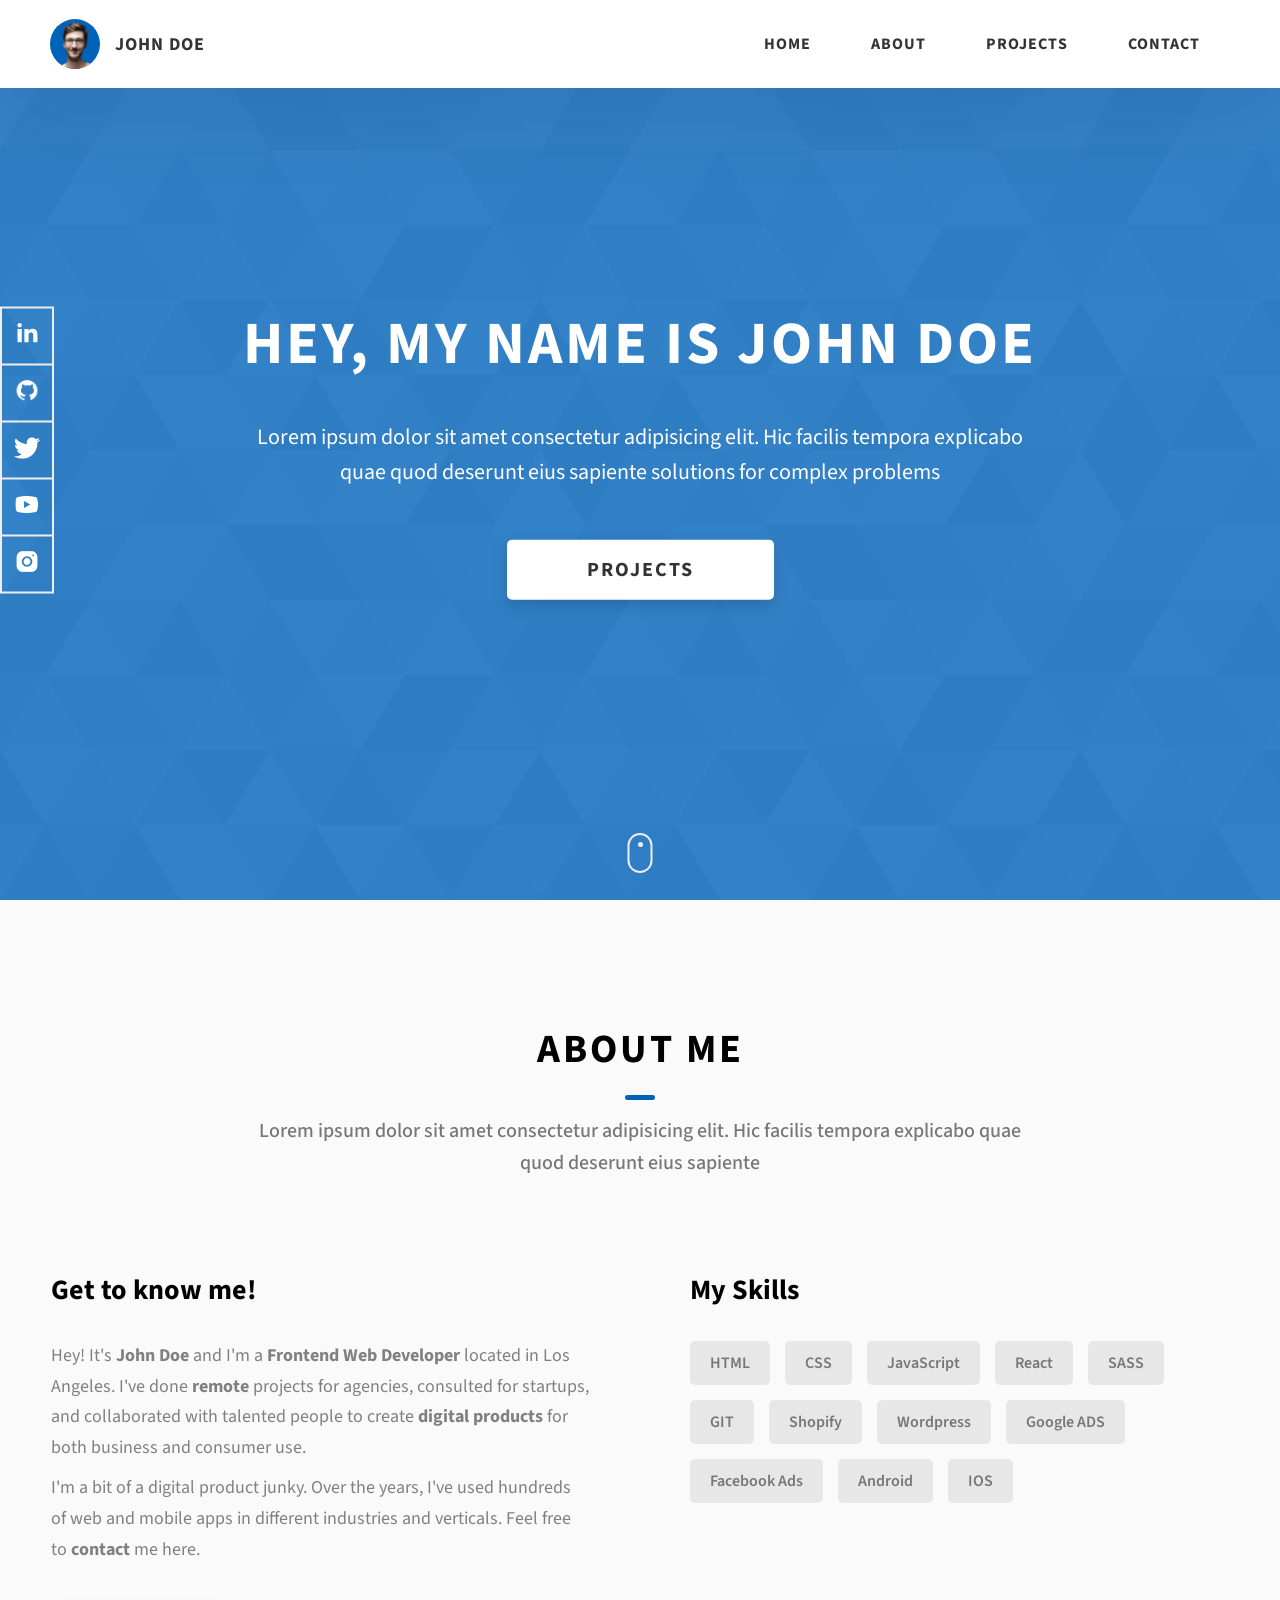
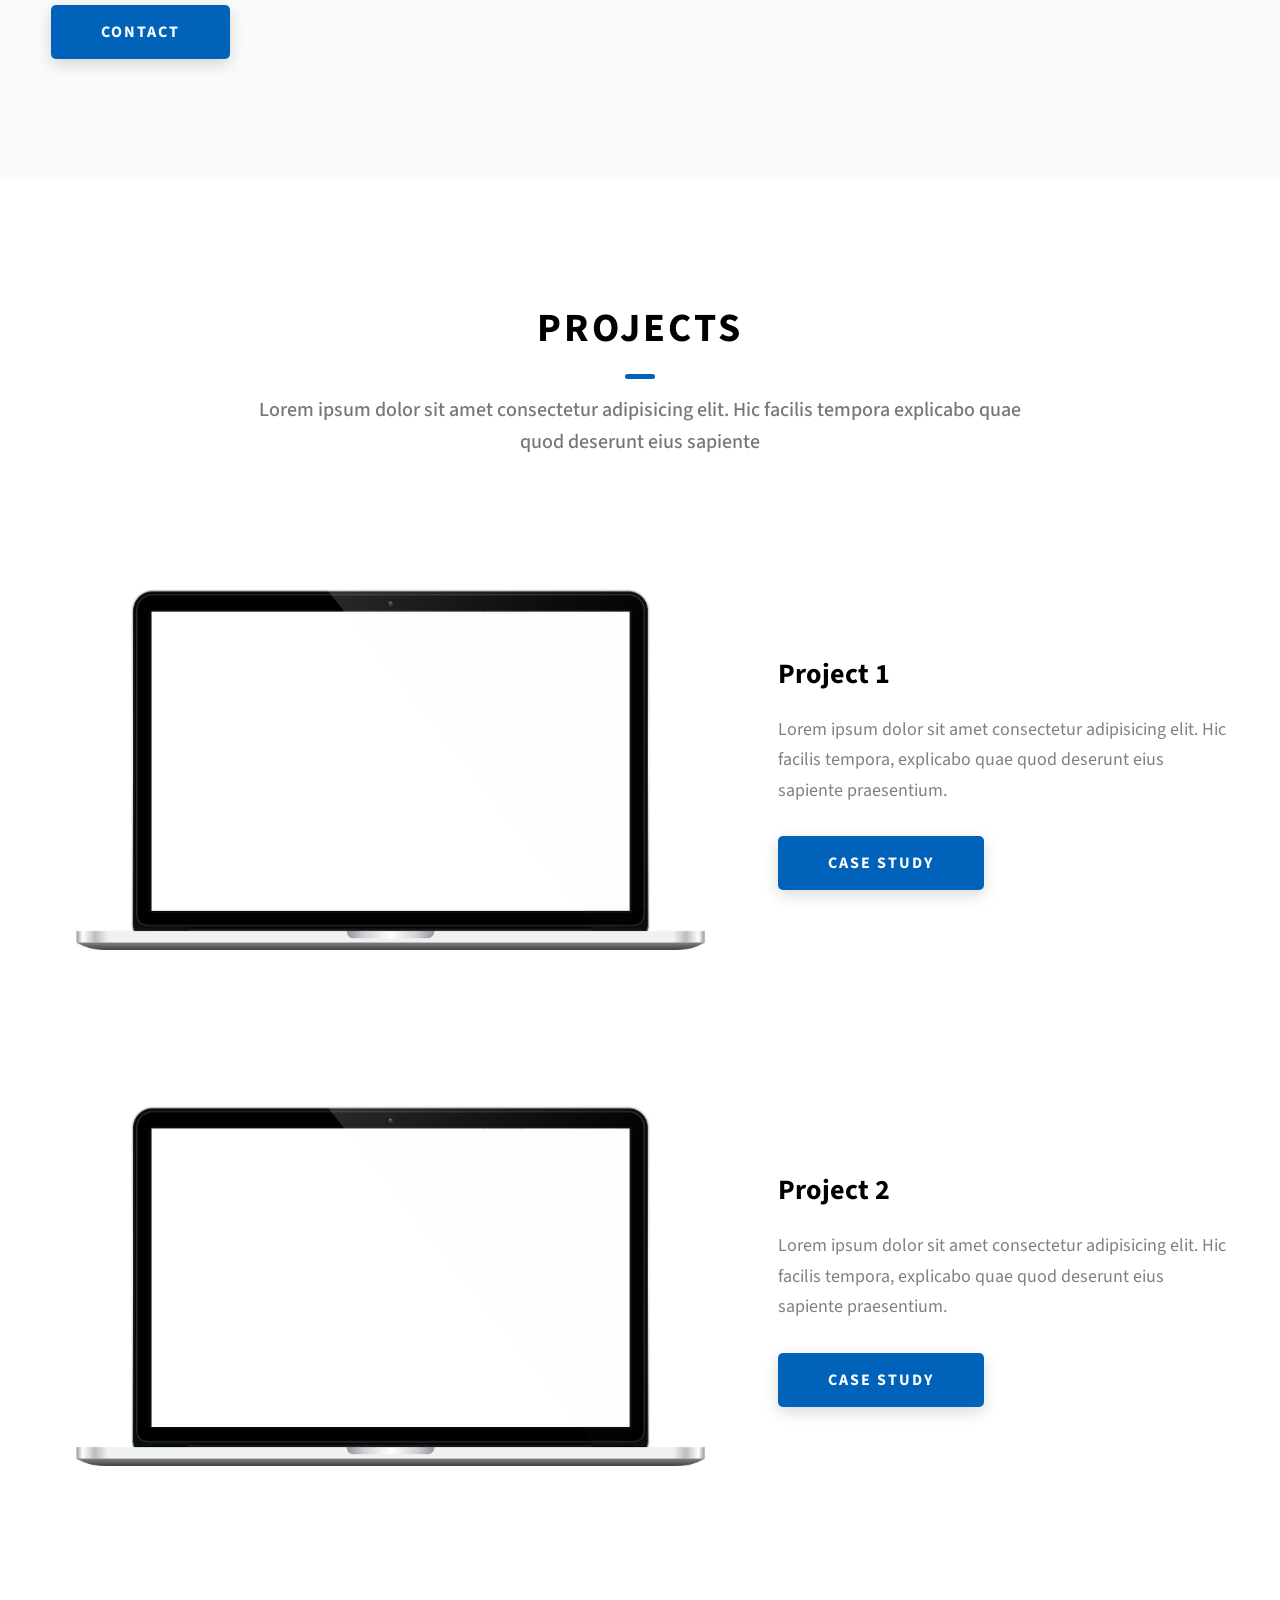
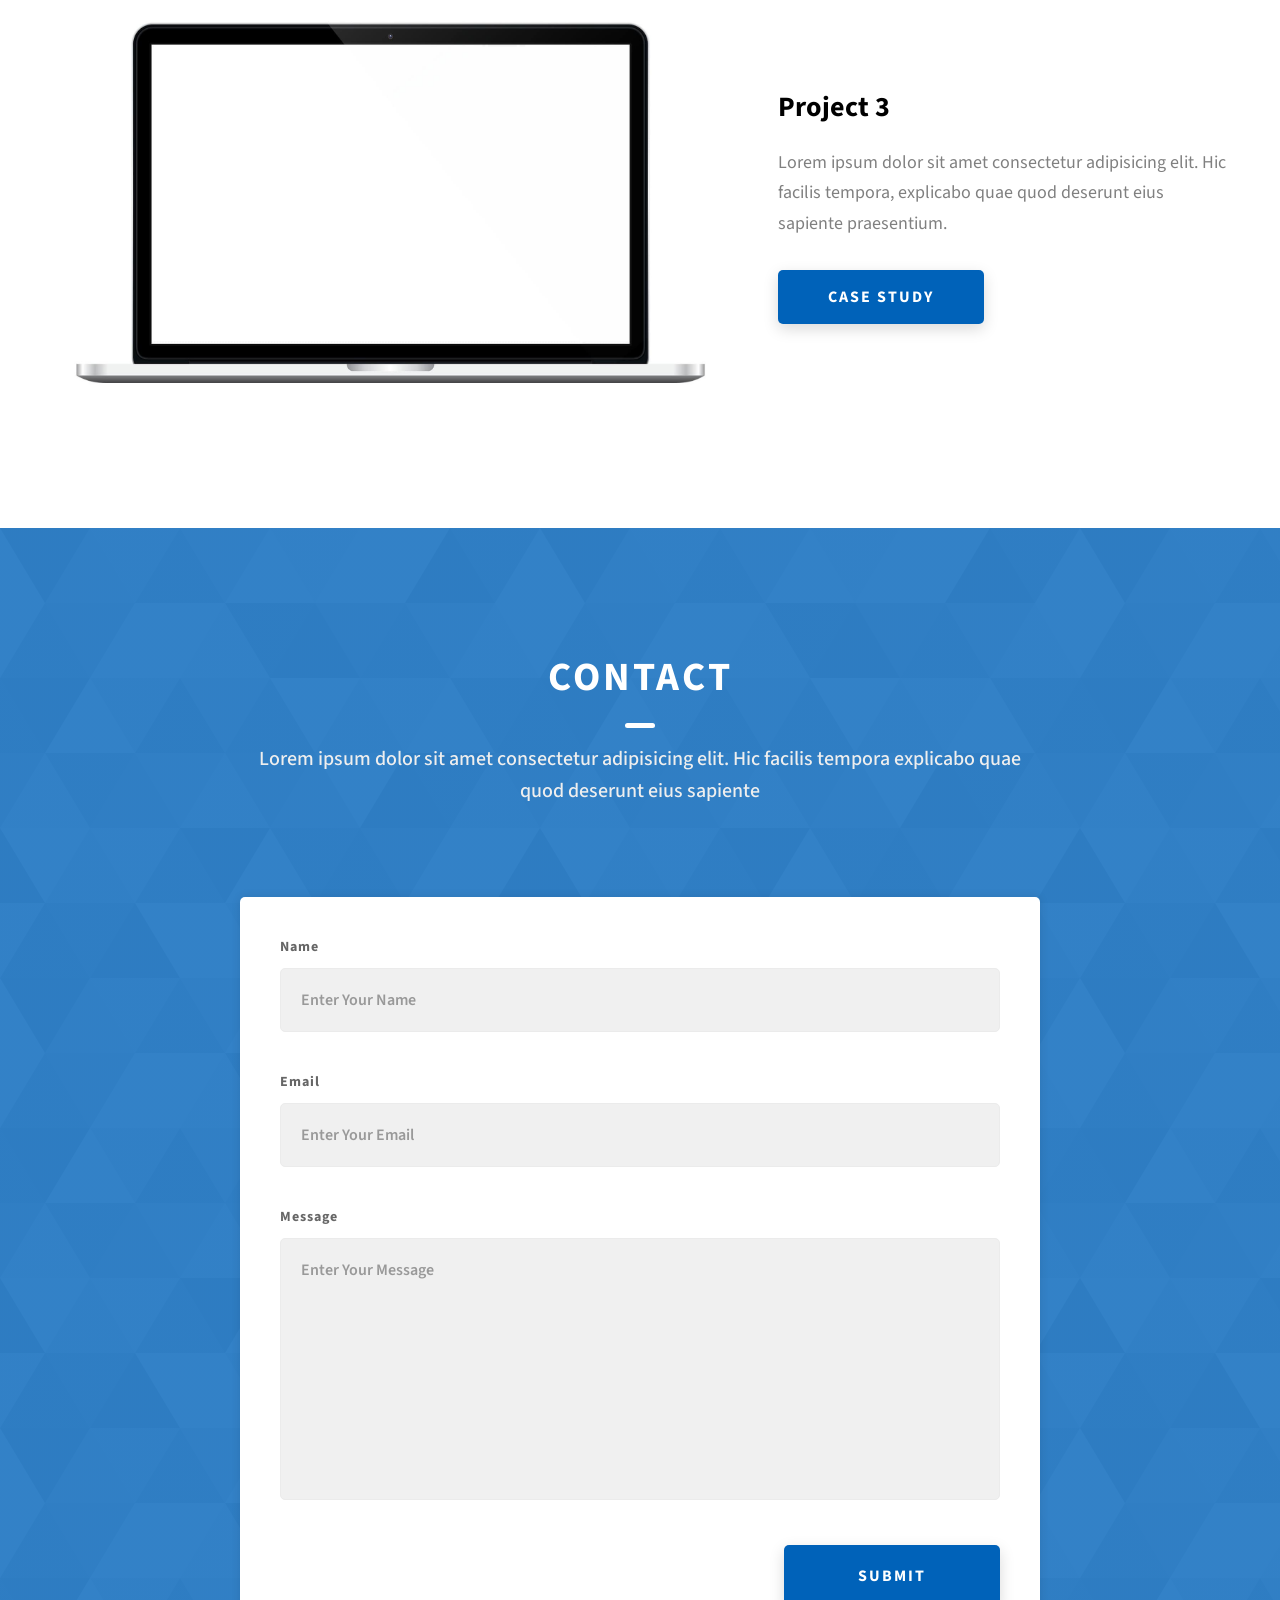
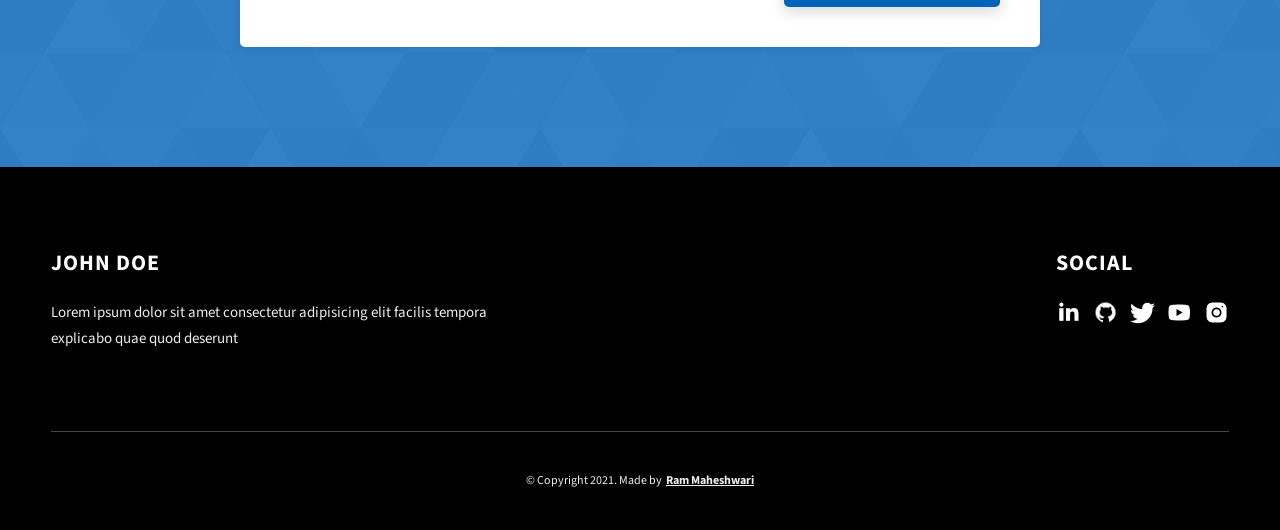
==== index.html @ 43edcb3e "Add files via upload" ====
<!DOCTYPE html>
<html lang="en">
  <head>
    <meta charset="UTF-8" />
    <meta name="viewport" content="width=device-width, initial-scale=1.0" />
    <meta http-equiv="X-UA-Compatible" content="ie=edge" />
    <title>Dopefolio</title>
    <meta name="description" content="Portfolio Template for Developer" />

    <link rel="stylesheet" href="css/style.css" />

    <link rel="preconnect" href="https://fonts.googleapis.com" />
    <link rel="preconnect" href="https://fonts.gstatic.com" crossorigin />
    <link
      href="https://fonts.googleapis.com/css2?family=Source+Sans+Pro:wght@400;600;700;900&display=swap"
      rel="stylesheet"
    />
  </head>
  <body>
    <header class="header">
      <div class="header__content">
        <div class="header__logo-container">
          <div class="header__logo-img-cont">
            <img
              src="./assets/png/john-doe.png"
              alt="Ram Maheshwari Logo Image"
              class="header__logo-img"
            />
          </div>
          <span class="header__logo-sub">John Doe</span>
        </div>
        <div class="header__main">
          <ul class="header__links">
            <li class="header__link-wrapper">
              <a href="./index.html" class="header__link"> Home </a>
            </li>
            <li class="header__link-wrapper">
              <a href="./index.html#about" class="header__link">About </a>
            </li>
            <li class="header__link-wrapper">
              <a href="./index.html#projects" class="header__link">
                Projects
              </a>
            </li>
            <li class="header__link-wrapper">
              <a href="./index.html#contact" class="header__link"> Contact </a>
            </li>
          </ul>
          <div class="header__main-ham-menu-cont">
            <img
              src="./assets/svg/ham-menu.svg"
              alt="hamburger menu"
              class="header__main-ham-menu"
            />
            <img
              src="./assets/svg/ham-menu-close.svg"
              alt="hamburger menu close"
              class="header__main-ham-menu-close d-none"
            />
          </div>
        </div>
      </div>
      <div class="header__sm-menu">
        <div class="header__sm-menu-content">
          <ul class="header__sm-menu-links">
            <li class="header__sm-menu-link">
              <a href="./index.html"> Home </a>
            </li>

            <li class="header__sm-menu-link">
              <a href="./index.html#about"> About </a>
            </li>

            <li class="header__sm-menu-link">
              <a href="./index.html#projects"> Projects </a>
            </li>

            <li class="header__sm-menu-link">
              <a href="./index.html#contact"> Contact </a>
            </li>
          </ul>
        </div>
      </div>
    </header>
    <section class="home-hero">
      <div class="home-hero__content">
        <h1 class="heading-primary">Hey, My name is John Doe</h1>
        <div class="home-hero__info">
          <p class="text-primary">
            Lorem ipsum dolor sit amet consectetur adipisicing elit. Hic facilis
            tempora explicabo quae quod deserunt eius sapiente solutions for
            complex problems
          </p>
        </div>
        <div class="home-hero__cta">
          <a href="./#projects" class="btn btn--bg">Projects</a>
        </div>
      </div>
      <div class="home-hero__socials">
        <div class="home-hero__social">
          <a href="#" class="home-hero__social-icon-link">
            <img
              src="./assets/png/linkedin-ico.png"
              alt="icon"
              class="home-hero__social-icon"
            />
          </a>
        </div>
        <div class="home-hero__social">
          <a href="#" class="home-hero__social-icon-link">
            <img
              src="./assets/png/github-ico.png"
              alt="icon"
              class="home-hero__social-icon"
            />
          </a>
        </div>
        <div class="home-hero__social">
          <a href="#" class="home-hero__social-icon-link">
            <img
              src="./assets/png/twitter-ico.png"
              alt="icon"
              class="home-hero__social-icon"
            />
          </a>
        </div>
        <div class="home-hero__social">
          <a href="#" class="home-hero__social-icon-link">
            <img
              src="./assets/png/yt-ico.png"
              alt="icon"
              class="home-hero__social-icon"
            />
          </a>
        </div>
        <div class="home-hero__social">
          <a
            href="#"
            class="home-hero__social-icon-link home-hero__social-icon-link--bd-none"
          >
            <img
              src="./assets/png/insta-ico.png"
              alt="icon"
              class="home-hero__social-icon"
            />
          </a>
        </div>
      </div>
      <div class="home-hero__mouse-scroll-cont">
        <div class="mouse"></div>
      </div>
    </section>
    <section id="about" class="about sec-pad">
      <div class="main-container">
        <h2 class="heading heading-sec heading-sec__mb-med">
          <span class="heading-sec__main">About Me</span>
          <span class="heading-sec__sub">
            Lorem ipsum dolor sit amet consectetur adipisicing elit. Hic facilis
            tempora explicabo quae quod deserunt eius sapiente
          </span>
        </h2>
        <div class="about__content">
          <div class="about__content-main">
            <h3 class="about__content-title">Get to know me!</h3>
            <div class="about__content-details">
              <p class="about__content-details-para">
                Hey! It's
                <strong>John Doe</strong>
                and I'm a <strong> Frontend Web Developer </strong> located in
                Los Angeles. I've done
                <strong> remote </strong>
                projects for agencies, consulted for startups, and collaborated
                with talented people to create
                <strong>digital products </strong>
                for both business and consumer use.
              </p>
              <p class="about__content-details-para">
                I'm a bit of a digital product junky. Over the years, I've used
                hundreds of web and mobile apps in different industries and
                verticals. Feel free to
                <strong>contact</strong> me here.
              </p>
            </div>
            <a href="./#contact" class="btn btn--med btn--theme dynamicBgClr"
              >Contact</a
            >
          </div>
          <div class="about__content-skills">
            <h3 class="about__content-title">My Skills</h3>
            <div class="skills">
              <div class="skills__skill">HTML</div>
              <div class="skills__skill">CSS</div>
              <div class="skills__skill">JavaScript</div>
              <div class="skills__skill">React</div>
              <div class="skills__skill">SASS</div>
              <div class="skills__skill">GIT</div>
              <div class="skills__skill">Shopify</div>
              <div class="skills__skill">Wordpress</div>
              <div class="skills__skill">Google ADS</div>
              <div class="skills__skill">Facebook Ads</div>
              <div class="skills__skill">Android</div>
              <div class="skills__skill">IOS</div>
            </div>
          </div>
        </div>
      </div>
    </section>
    <section id="projects" class="projects sec-pad">
      <div class="main-container">
        <h2 class="heading heading-sec heading-sec__mb-bg">
          <span class="heading-sec__main">Projects</span>
          <span class="heading-sec__sub">
            Lorem ipsum dolor sit amet consectetur adipisicing elit. Hic facilis
            tempora explicabo quae quod deserunt eius sapiente
          </span>
        </h2>

        <div class="projects__content">
          <div class="projects__row">
            <div class="projects__row-img-cont">
              <img
                src="./assets/jpeg/project-mockup-example.jpeg"
                alt="Software Screenshot"
                class="projects__row-img"
                loading="lazy"
              />
            </div>
            <div class="projects__row-content">
              <h3 class="projects__row-content-title">Project 1</h3>
              <p class="projects__row-content-desc">
                Lorem ipsum dolor sit amet consectetur adipisicing elit. Hic
                facilis tempora, explicabo quae quod deserunt eius sapiente
                praesentium.
              </p>
              <a
                href="./project-1.html"
                class="btn btn--med btn--theme dynamicBgClr"
                target="_blank"
                >Case Study</a
              >
            </div>
          </div>
          <div class="projects__row">
            <div class="projects__row-img-cont">
              <img
                src="./assets/jpeg/project-mockup-example.jpeg"
                alt="Software Screenshot"
                class="projects__row-img"
                loading="lazy"
              />
            </div>
            <div class="projects__row-content">
              <h3 class="projects__row-content-title">Project 2</h3>
              <p class="projects__row-content-desc">
                Lorem ipsum dolor sit amet consectetur adipisicing elit. Hic
                facilis tempora, explicabo quae quod deserunt eius sapiente
                praesentium.
              </p>
              <a
                href="./project-2.html"
                class="btn btn--med btn--theme dynamicBgClr"
                target="_blank"
                >Case Study</a
              >
            </div>
          </div>
          <div class="projects__row">
            <div class="projects__row-img-cont">
              <img
                src="./assets/jpeg/project-mockup-example.jpeg"
                alt="Software Screenshot"
                class="projects__row-img"
                loading="lazy"
              />
            </div>
            <div class="projects__row-content">
              <h3 class="projects__row-content-title">Project 3</h3>
              <p class="projects__row-content-desc">
                Lorem ipsum dolor sit amet consectetur adipisicing elit. Hic
                facilis tempora, explicabo quae quod deserunt eius sapiente
                praesentium.
              </p>
              <a
                href="./project-3.html"
                class="btn btn--med btn--theme dynamicBgClr"
                target="_blank"
                >Case Study</a
              >
            </div>
          </div>
        </div>
      </div>
    </section>
    <section id="contact" class="contact sec-pad dynamicBg">
      <div class="main-container">
        <h2 class="heading heading-sec heading-sec__mb-med">
          <span class="heading-sec__main heading-sec__main--lt">Contact</span>
          <span class="heading-sec__sub heading-sec__sub--lt">
            Lorem ipsum dolor sit amet consectetur adipisicing elit. Hic facilis
            tempora explicabo quae quod deserunt eius sapiente
          </span>
        </h2>
        <div class="contact__form-container">
          <form action="#" class="contact__form">
            <div class="contact__form-field">
              <label class="contact__form-label" for="name">Name</label>
              <input
                required
                placeholder="Enter Your Name"
                type="text"
                class="contact__form-input"
                name="name"
                id="name"
              />
            </div>
            <div class="contact__form-field">
              <label class="contact__form-label" for="email">Email</label>
              <input
                required
                placeholder="Enter Your Email"
                type="text"
                class="contact__form-input"
                name="email"
                id="email"
              />
            </div>
            <div class="contact__form-field">
              <label class="contact__form-label" for="message">Message</label>
              <textarea
                required
                cols="30"
                rows="10"
                class="contact__form-input"
                placeholder="Enter Your Message"
                name="message"
                id="message"
              ></textarea>
            </div>
            <button type="submit" class="btn btn--theme contact__btn">
              Submit
            </button>
          </form>
        </div>
      </div>
    </section>
    <footer class="main-footer">
      <div class="main-container">
        <div class="main-footer__upper">
          <div class="main-footer__row main-footer__row-1">
            <h2 class="heading heading-sm main-footer__heading-sm">
              <span>Social</span>
            </h2>
            <div class="main-footer__social-cont">
              <a target="_blank" rel="noreferrer" href="#">
                <img
                  class="main-footer__icon"
                  src="./assets/png/linkedin-ico.png"
                  alt="icon"
                />
              </a>
              <a target="_blank" rel="noreferrer" href="#">
                <img
                  class="main-footer__icon"
                  src="./assets/png/github-ico.png"
                  alt="icon"
                />
              </a>
              <a target="_blank" rel="noreferrer" href="#">
                <img
                  class="main-footer__icon"
                  src="./assets/png/twitter-ico.png"
                  alt="icon"
                />
              </a>
              <a target="_blank" rel="noreferrer" href="#">
                <img
                  class="main-footer__icon"
                  src="./assets/png/yt-ico.png"
                  alt="icon"
                />
              </a>
              <a target="_blank" rel="noreferrer" href="#">
                <img
                  class="main-footer__icon main-footer__icon--mr-none"
                  src="./assets/png/insta-ico.png"
                  alt="icon"
                />
              </a>
            </div>
          </div>
          <div class="main-footer__row main-footer__row-2">
            <h4 class="heading heading-sm text-lt">John Doe</h4>
            <p class="main-footer__short-desc">
              Lorem ipsum dolor sit amet consectetur adipisicing elit facilis
              tempora explicabo quae quod deserunt
            </p>
          </div>
        </div>

        <!-- If you give me some credit or shoutout here by linking to my website, then it will be a big thing for me and will help me a lot :) -->
        <div class="main-footer__lower">
          &copy; Copyright 2021. Made by
          <a rel="noreferrer" target="_blank" href="https://rammaheshwari.com"
            >Ram Maheshwari</a
          >
        </div>
      </div>
    </footer>

    <script src="./index.js"></script>
  </body>
</html>
---- css/style.css ----
/*
0 - 600px:      Phone
600 - 900px:    Tablet portrait
900 - 1200px:   Tablet landscape
[1200 - 1800] is where our normal styles apply
1800px + :      Big desktop
$breakpoint arguement choices:
- phone
- tab-port
- tab-land
- big-desktop

Inside media queries 1em is always 16px i.e 1em = 16px at every screen size only inside media queries
*/
*,
*::after,
*::before {
  margin: 0;
  padding: 0;
  box-sizing: inherit;
  font-family: inherit; }

html {
  font-size: 62.5%;
  scroll-behavior: smooth; }
  @media only screen and (max-width: 75em) {
    html {
      font-size: 59%; } }
  @media only screen and (max-width: 56.25em) {
    html {
      font-size: 56%; } }
  @media only screen and (min-width: 112.5em) {
    html {
      font-size: 65%; } }

body {
  box-sizing: border-box;
  position: relative;
  line-height: 1.5;
  font-family: sans-serif;
  overflow-x: hidden;
  overflow-y: scroll;
  font-family: 'Source Sans Pro', sans-serif; }

a {
  text-decoration: none;
  color: inherit; }

li {
  list-style: none; }

input:focus,
button:focus,
a:focus,
textarea:focus {
  outline: none; }

button {
  border: none;
  cursor: pointer; }

textarea {
  resize: none; }

.heading-primary {
  font-size: 6rem;
  text-transform: uppercase;
  letter-spacing: 3px;
  text-align: center; }
  @media only screen and (max-width: 37.5em) {
    .heading-primary {
      font-size: 4.5rem; } }

.heading-sec__mb-bg {
  margin-bottom: 11rem; }
  @media only screen and (max-width: 56.25em) {
    .heading-sec__mb-bg {
      margin-bottom: 8rem; } }

.heading-sec__mb-med {
  margin-bottom: 9rem; }
  @media only screen and (max-width: 56.25em) {
    .heading-sec__mb-med {
      margin-bottom: 8rem; } }

.heading-sec__main {
  display: block;
  font-size: 4rem;
  text-transform: uppercase;
  letter-spacing: 1px;
  letter-spacing: 3px;
  text-align: center;
  margin-bottom: 3.5rem;
  position: relative; }
  .heading-sec__main--lt {
    color: #fff; }
    .heading-sec__main--lt::after {
      content: '';
      background: #fff !important; }
  .heading-sec__main::after {
    content: '';
    position: absolute;
    top: calc(100% + 1.5rem);
    height: 5px;
    width: 3rem;
    background: #0062b9;
    left: 50%;
    transform: translateX(-50%);
    border-radius: 5px; }
    @media only screen and (max-width: 37.5em) {
      .heading-sec__main::after {
        top: calc(100% + 1.2rem); } }

.heading-sec__sub {
  display: block;
  text-align: center;
  color: #777;
  font-size: 2rem;
  font-weight: 500;
  max-width: 80rem;
  margin: auto;
  line-height: 1.6; }
  @media only screen and (max-width: 37.5em) {
    .heading-sec__sub {
      font-size: 1.8rem; } }
  .heading-sec__sub--lt {
    color: #eee; }

.heading-sm {
  font-size: 2.2rem;
  text-transform: uppercase;
  letter-spacing: 1px; }

.main-container {
  max-width: 120rem;
  margin: auto;
  width: 92%; }

.btn {
  background: #fff;
  color: #333;
  text-transform: uppercase;
  letter-spacing: 2px;
  display: inline-block;
  font-weight: 700;
  border-radius: 5px;
  box-shadow: 0 5px 15px 0 rgba(0, 0, 0, 0.15);
  transition: transform .3s; }
  .btn:hover {
    transform: translateY(-3px); }
  .btn--bg {
    padding: 1.5rem 8rem;
    font-size: 2rem; }
  .btn--med {
    padding: 1.5rem 5rem;
    font-size: 1.6rem; }
  .btn--theme {
    background: #0062b9;
    color: #fff; }
  .btn--theme-inv {
    color: #0062b9;
    background: #fff;
    border: 2px solid #0062b9;
    box-shadow: none;
    padding: calc(1.5rem - 2px) calc(5rem - 2px); }

.sec-pad {
  padding: 12rem 0; }
  @media only screen and (max-width: 56.25em) {
    .sec-pad {
      padding: 8rem 0; } }

.text-primary {
  color: #fff;
  font-size: 2.2rem;
  text-align: center;
  width: 100%;
  line-height: 1.6; }
  @media only screen and (max-width: 37.5em) {
    .text-primary {
      font-size: 2rem; } }

.d-none {
  display: none; }

.home-hero {
  color: #fff;
  background: linear-gradient(to right, rgba(0, 98, 185, 0.8), rgba(0, 98, 185, 0.8)), url(../../assets/svg/common-bg.svg);
  background-position: center;
  height: 100vh;
  min-height: 80rem;
  max-height: 120rem;
  position: relative; }
  @media only screen and (max-width: 37.5em) {
    .home-hero {
      height: unset;
      min-height: unset; } }
  .home-hero__socials {
    position: absolute;
    top: 50%;
    border: 2px solid #eee;
    border-left: 2px solid #eee;
    transform: translateY(-50%); }
    @media only screen and (max-width: 56.25em) {
      .home-hero__socials {
        display: none; } }
  .home-hero__mouse-scroll-cont {
    position: absolute;
    bottom: 3%;
    left: 50%;
    transform: translateX(-50%); }
    @media only screen and (max-width: 37.5em) {
      .home-hero__mouse-scroll-cont {
        display: none; } }
  .home-hero__social {
    width: 5rem; }
  .home-hero__social-icon-link {
    width: 100%;
    display: block;
    padding: 1.2rem;
    border-bottom: 2px solid #eee;
    transition: background .3s; }
    .home-hero__social-icon-link:hover {
      background: rgba(255, 255, 255, 0.1); }
    .home-hero__social-icon-link--bd-none {
      border-bottom: 0; }
  .home-hero__social-icon {
    width: 100%; }
  .home-hero__content {
    position: absolute;
    top: 50%;
    left: 50%;
    transform: translate(-50%, -50%);
    max-width: 90rem;
    width: 92%; }
    @media only screen and (max-width: 37.5em) {
      .home-hero__content {
        padding: 19rem 0 13rem 0;
        margin: auto;
        position: static;
        transform: translate(0, 0); } }
  .home-hero__info {
    margin: 3rem auto 0 auto;
    max-width: 80rem; }
  .home-hero__cta {
    margin-top: 5rem;
    text-align: center; }

.about {
  background: #fafafa; }
  .about__content {
    display: grid;
    grid-template-columns: 1fr 1fr;
    grid-gap: 10rem; }
    @media only screen and (max-width: 56.25em) {
      .about__content {
        grid-template-columns: 1fr;
        grid-gap: 8rem; } }
    .about__content-title {
      font-weight: 700;
      font-size: 2.8rem;
      margin-bottom: 3rem; }
      @media only screen and (max-width: 37.5em) {
        .about__content-title {
          font-size: 2.4rem; } }
    .about__content-details-para {
      font-size: 1.8rem;
      color: grey;
      max-width: 60rem;
      line-height: 1.7;
      margin-bottom: 1rem; }
      .about__content-details-para--hl {
        font-weight: 700;
        margin: 0 3px; }
      .about__content-details-para:last-child {
        margin-bottom: 4rem; }

.projects__row {
  display: grid;
  grid-template-columns: 1.5fr 1fr;
  grid-gap: 5rem;
  margin-bottom: 11rem; }
  @media only screen and (max-width: 56.25em) {
    .projects__row {
      grid-template-columns: 1fr;
      grid-gap: 2rem;
      margin-bottom: 8rem; } }
  @media only screen and (max-width: 56.25em) {
    .projects__row {
      text-align: center; } }
  .projects__row:last-child {
    margin-bottom: 0; }
  .projects__row-img-cont {
    overflow: hidden; }
  .projects__row-img {
    width: 100%;
    display: block;
    object-fit: cover; }
  .projects__row-content {
    padding: 2rem 0;
    display: flex;
    justify-content: center;
    flex-direction: column;
    align-items: flex-start; }
    @media only screen and (max-width: 56.25em) {
      .projects__row-content {
        align-items: center; } }
    .projects__row-content-title {
      font-weight: 700;
      font-size: 2.8rem;
      margin-bottom: 2rem; }
      @media only screen and (max-width: 37.5em) {
        .projects__row-content-title {
          font-size: 2.4rem; } }
    .projects__row-content-desc {
      font-size: 1.8rem;
      color: grey;
      max-width: 60rem;
      line-height: 1.7;
      margin-bottom: 3rem; }
      @media only screen and (max-width: 37.5em) {
        .projects__row-content-desc {
          font-size: 1.7rem; } }

.contact {
  background: linear-gradient(to right, rgba(0, 98, 185, 0.8), rgba(0, 98, 185, 0.8)), url(../../assets/svg/common-bg.svg);
  background-size: cover;
  background-position: center; }
  .contact__form-container {
    box-shadow: 0 0 10px rgba(0, 0, 0, 0.1);
    background: white;
    padding: 4rem;
    margin-top: 6rem;
    max-width: 80rem;
    text-align: right;
    width: 95%;
    border-radius: 5px;
    margin: 5rem auto 0 auto; }
    @media only screen and (max-width: 37.5em) {
      .contact__form-container {
        padding: 3rem; } }
  .contact__form-field {
    margin-bottom: 4rem; }
    @media only screen and (max-width: 37.5em) {
      .contact__form-field {
        margin-bottom: 3rem; } }
  .contact__form-label {
    color: #666;
    font-size: 1.4rem;
    letter-spacing: 1px;
    font-weight: 700;
    margin-bottom: 1rem;
    display: block;
    text-align: left; }
  .contact__form-input {
    color: #333;
    padding: 2rem;
    width: 100%;
    border: 1px solid #ebebeb;
    font-size: 1.6rem;
    letter-spacing: 0px;
    background: #f0f0f0;
    border-radius: 5px;
    font-weight: 600;
    /* Code for Modern Browsers */
    /* Code for WebKit, Blink, Edge */
    /* Code for Internet Explorer 10-11 */
    /* Code for Microsoft Edge */
    /* Code for Mozilla Firefox 4 to 18 */
    /* Code for Mozilla Firefox 19+ */ }
    .contact__form-input::placeholder {
      color: #999;
      font-weight: 600;
      font-size: 1.6rem; }
    .contact__form-input::-webkit-input-placeholder {
      color: #999;
      font-weight: 600;
      font-size: 1.6rem; }
    .contact__form-input:-ms-input-placeholder {
      color: #999;
      font-weight: 600;
      font-size: 1.6rem; }
    .contact__form-input::-ms-input-placeholder {
      color: #999;
      font-weight: 600;
      font-size: 1.6rem; }
    .contact__form-input:-moz-placeholder {
      opacity: 1;
      color: #999;
      font-weight: 600;
      font-size: 1.6rem; }
    .contact__form-input::-moz-placeholder {
      opacity: 1;
      color: #999;
      font-weight: 600;
      font-size: 1.6rem; }
  .contact__btn {
    width: 30%;
    padding: 2rem 4rem;
    font-size: 1.6rem; }
    @media only screen and (max-width: 37.5em) {
      .contact__btn {
        width: 100%; } }

.project-cs-hero {
  color: #fff;
  background: linear-gradient(to right, rgba(0, 98, 185, 0.8), rgba(0, 98, 185, 0.8)), url(../../assets/svg/common-bg.svg);
  background-size: cover;
  background-position: center;
  position: relative; }
  @media only screen and (max-width: 37.5em) {
    .project-cs-hero {
      height: unset;
      min-height: unset; } }
  .project-cs-hero__content {
    padding: 25rem 0 17rem 0;
    max-width: 90rem;
    width: 92%;
    margin: auto; }
    @media only screen and (max-width: 37.5em) {
      .project-cs-hero__content {
        padding: 19rem 0 13rem 0;
        margin: auto;
        position: static;
        transform: translate(0, 0); } }
  .project-cs-hero__info {
    margin: 3rem auto 0 auto;
    max-width: 80rem; }
  .project-cs-hero__cta {
    margin-top: 5rem;
    text-align: center; }

.project-details__content {
  padding: 8rem 0;
  max-width: 90rem;
  margin: auto; }
  .project-details__content-title {
    font-weight: 700;
    font-size: 2.8rem;
    margin-bottom: 3rem; }
    @media only screen and (max-width: 37.5em) {
      .project-details__content-title {
        font-size: 2.4rem; } }

.project-details__showcase-img-cont {
  width: 100%;
  margin-bottom: 6rem; }

.project-details__showcase-img {
  width: 100%; }

.project-details__content-main {
  width: 100%;
  max-width: 70rem;
  margin: auto; }

.project-details__desc {
  margin: 0 0 7rem 0; }
  .project-details__desc-para {
    font-size: 1.8rem;
    line-height: 1.7;
    color: grey;
    margin-bottom: 2rem; }

.project-details__tools-used {
  margin: 0 0 7rem 0; }
  .project-details__tools-used-list {
    display: flex;
    flex-wrap: wrap; }
  .project-details__tools-used-item {
    padding: 1rem 2rem;
    margin-bottom: 1.5rem;
    margin-right: 1.5rem;
    font-size: 1.6rem;
    background: rgba(153, 153, 153, 0.2);
    border-radius: 5px;
    font-weight: 600;
    color: #777; }

.project-details__links {
  margin: 0 0; }
  .project-details__links-btn {
    margin-right: 2rem; }
    @media only screen and (max-width: 37.5em) {
      .project-details__links-btn {
        margin-right: 0;
        width: 70%;
        margin-bottom: 2rem;
        text-align: center; } }
    .project-details__links-btn:last-child {
      margin: 0; }
      @media only screen and (max-width: 37.5em) {
        .project-details__links-btn:last-child {
          margin: 0; } }

.header {
  position: fixed;
  width: 100%;
  z-index: 1000;
  background: #000;
  background: #fff;
  box-shadow: 0 10px 100px rgba(0, 0, 0, 0.1); }
  .header__content {
    display: flex;
    align-items: center;
    justify-content: space-between;
    padding: 1rem 5rem; }
    @media only screen and (max-width: 56.25em) {
      .header__content {
        padding: 0 2rem; } }
  .header__logo-container {
    display: flex;
    align-items: center;
    cursor: pointer;
    color: #333;
    transition: color .3s; }
    .header__logo-container:hover {
      color: #0062b9; }
  .header__logo-img-cont {
    width: 5rem;
    height: 5rem;
    border-radius: 50px;
    overflow: hidden;
    margin-right: 1.5rem;
    background: #0062b9; }
    @media only screen and (max-width: 56.25em) {
      .header__logo-img-cont {
        width: 4.5rem;
        height: 4.5rem;
        margin-right: 1.2rem; } }
  .header__logo-img {
    width: 100%;
    height: 100%;
    object-fit: cover;
    object-position: center;
    display: block; }
  .header__logo-sub {
    font-size: 1.8rem;
    text-transform: uppercase;
    font-weight: 700;
    letter-spacing: 1px; }
  .header__links {
    display: flex; }
    @media only screen and (max-width: 37.5em) {
      .header__links {
        display: none; } }
  .header__link {
    padding: 2.2rem 3rem;
    display: inline-block;
    font-size: 1.6rem;
    color: #333;
    text-transform: uppercase;
    letter-spacing: 1px;
    font-weight: 700;
    transition: color .3s; }
    .header__link:hover {
      color: #0062b9; }
    @media only screen and (max-width: 56.25em) {
      .header__link {
        padding: 3rem 1.8rem;
        font-size: 1.5rem; } }
  .header__main-ham-menu-cont {
    display: none;
    width: 3rem;
    padding: 2.2rem 0; }
    @media only screen and (max-width: 37.5em) {
      .header__main-ham-menu-cont {
        display: block; } }
  .header__main-ham-menu {
    width: 100%; }
  .header__main-ham-menu-close {
    width: 100%; }
  .header__sm-menu {
    background: #fff;
    position: absolute;
    width: 100%;
    top: 100%;
    visibility: hidden;
    opacity: 0;
    transition: all .3s;
    box-shadow: 0px 5px 5px 0px rgba(0, 0, 0, 0.1);
    -webkit-box-shadow: 0px 5px 5px 0px rgba(0, 0, 0, 0.1);
    -moz-box-shadow: 0px 5px 5px 0px rgba(0, 0, 0, 0.1); }
    .header__sm-menu--active {
      visibility: hidden;
      opacity: 0; }
      @media only screen and (max-width: 37.5em) {
        .header__sm-menu--active {
          visibility: visible;
          opacity: 1; } }
  .header__sm-menu-link a {
    display: block;
    text-decoration: none;
    padding: 2.5rem 3rem;
    font-size: 1.6rem;
    color: #333;
    text-align: right;
    border-bottom: 1px solid #eee;
    font-weight: 700;
    text-transform: uppercase;
    letter-spacing: 2px;
    transition: color .3s; }
    .header__sm-menu-link a:hover {
      color: #0062b9; }
  .header__sm-menu-link:first-child a {
    border-top: 1px solid #eee; }
  .header__sm-menu-link-last {
    border-bottom: 0; }

.main-footer {
  background: #000;
  color: #fff; }
  .main-footer__upper {
    display: flex;
    justify-content: space-between;
    padding: 8rem 0; }
    @media only screen and (max-width: 56.25em) {
      .main-footer__upper {
        padding: 6rem 0; } }
    @media only screen and (max-width: 37.5em) {
      .main-footer__upper {
        display: block; } }
  .main-footer__row-1 {
    order: 2; }
    @media only screen and (max-width: 56.25em) {
      .main-footer__row-1 {
        margin-bottom: 5rem; } }
  .main-footer__row-2 {
    width: 40%;
    order: 1;
    max-width: 50rem; }
    @media only screen and (max-width: 56.25em) {
      .main-footer__row-2 {
        width: 100%; } }
  .main-footer__short-desc {
    margin-top: 2rem;
    color: #eee;
    font-size: 1.5rem;
    line-height: 1.7; }
  .main-footer__social-cont {
    margin-top: 2rem; }
  .main-footer__icon {
    margin-right: 1rem;
    width: 2.5rem; }
    .main-footer__icon--mr-none {
      margin-right: 0; }
  .main-footer__lower {
    padding: 4rem 0;
    border-top: 1px solid #444;
    color: #eee;
    font-size: 1.2rem;
    text-align: left;
    text-align: center; }
    .main-footer__lower a {
      text-decoration: underline;
      font-weight: bold;
      margin-left: 2px; }
    @media only screen and (max-width: 56.25em) {
      .main-footer__lower {
        padding: 3.5rem 0; } }

.skills {
  display: flex;
  flex-wrap: wrap; }
  .skills__skill {
    padding: 1rem 2rem;
    margin-bottom: 1.5rem;
    margin-right: 1.5rem;
    font-size: 1.6rem;
    background: rgba(153, 153, 153, 0.2);
    border-radius: 5px;
    font-weight: 600;
    color: #777; }

.mouse {
  width: 25px;
  height: 40px;
  border: 2px solid #eee;
  border-radius: 60px;
  position: relative;
  overflow: hidden; }
  .mouse::before {
    content: '';
    width: 5px;
    height: 5px;
    position: absolute;
    top: 7px;
    left: 50%;
    transform: translateX(-50%);
    background-color: #eee;
    border-radius: 50%;
    opacity: 1;
    animation: wheel 1.3s infinite;
    -webkit-animation: wheel 1.3s infinite; }

@keyframes wheel {
  to {
    opacity: 0;
    top: 27px; } }

@-webkit-keyframes wheel {
  to {
    opacity: 0;
    top: 27px; } }
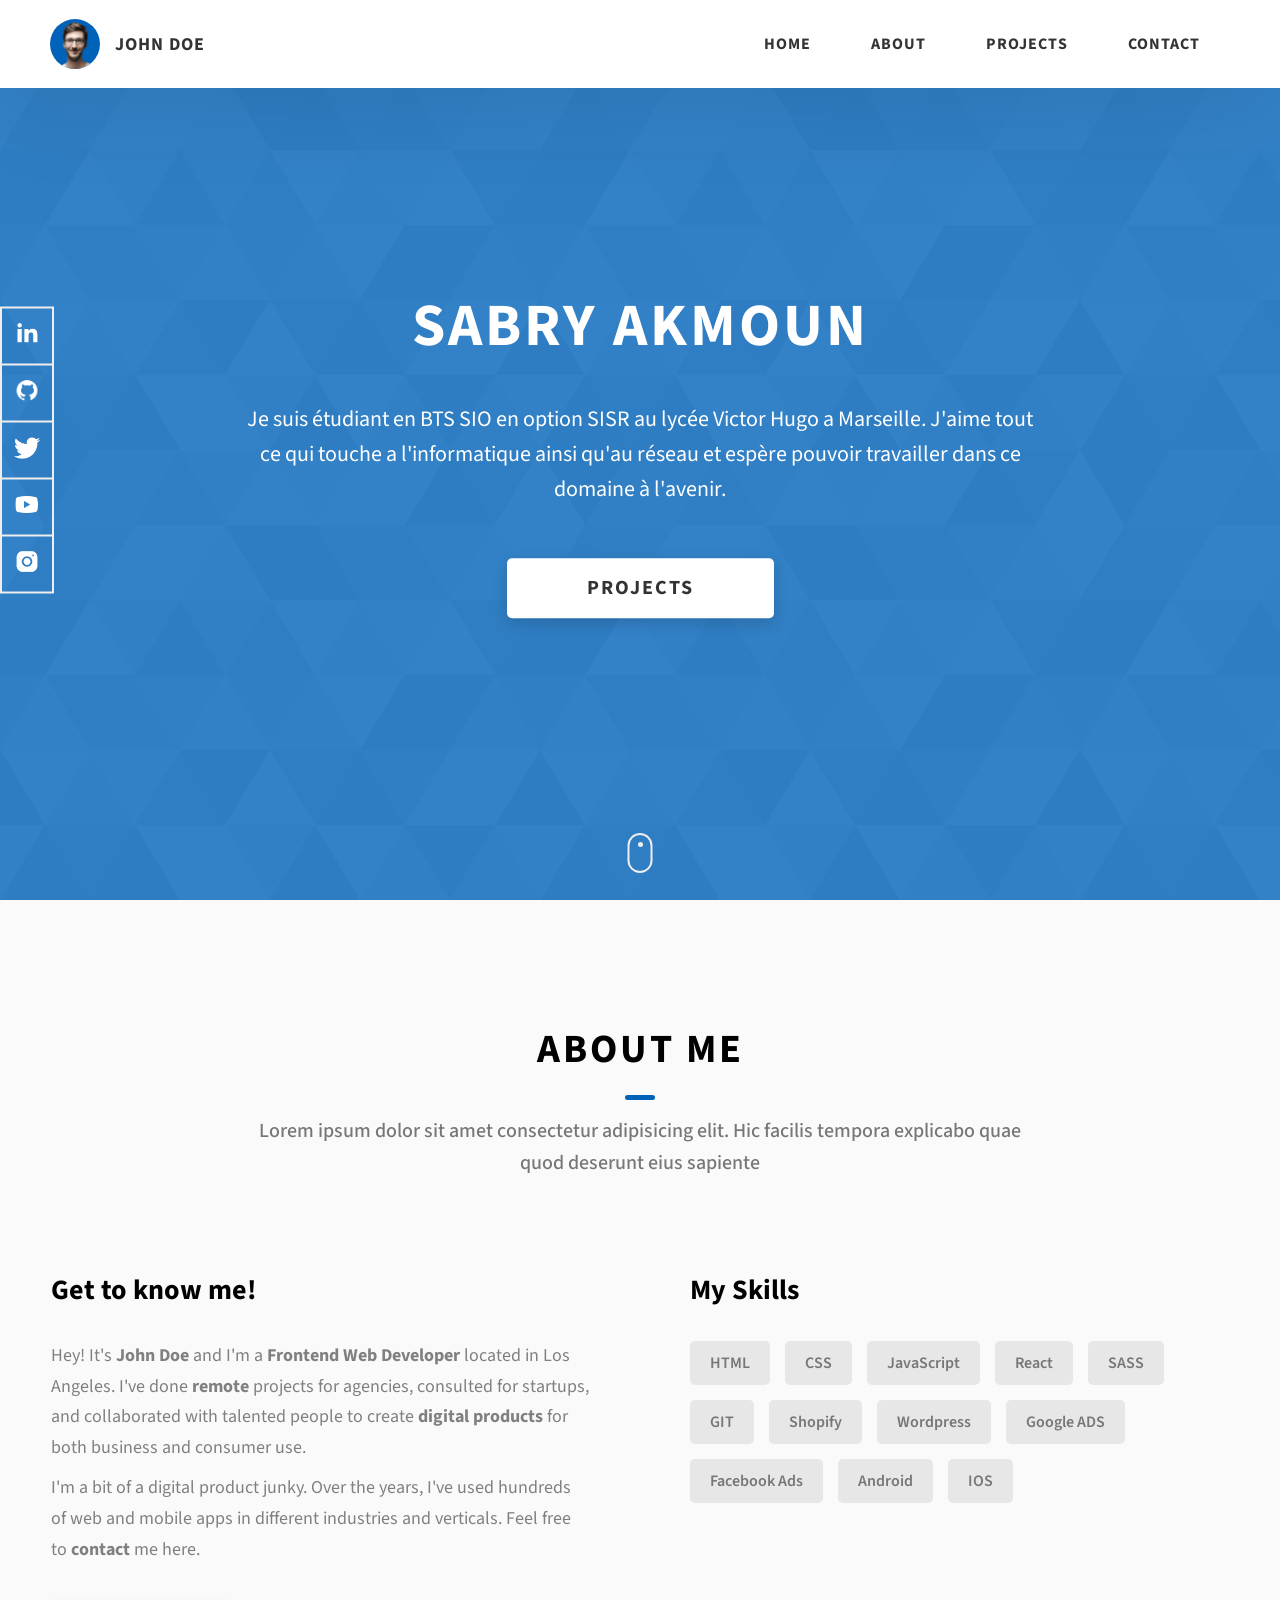
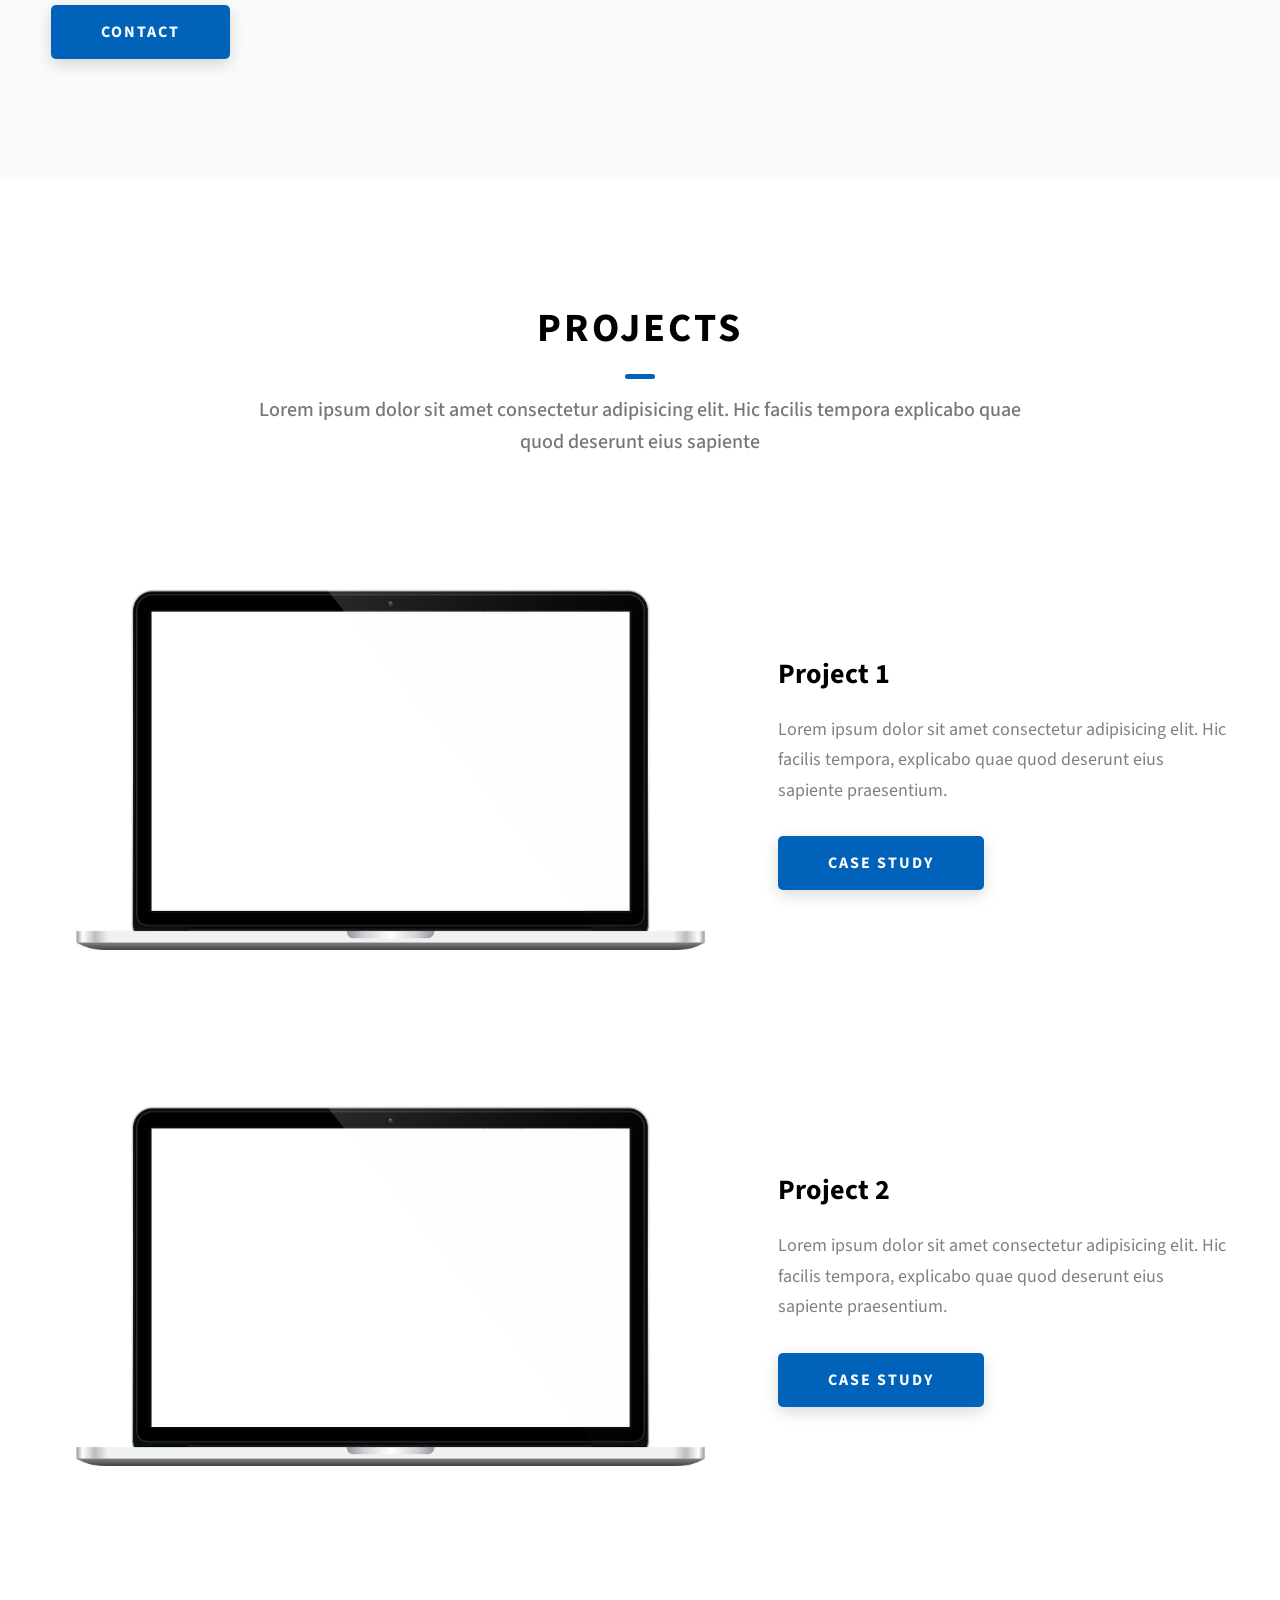
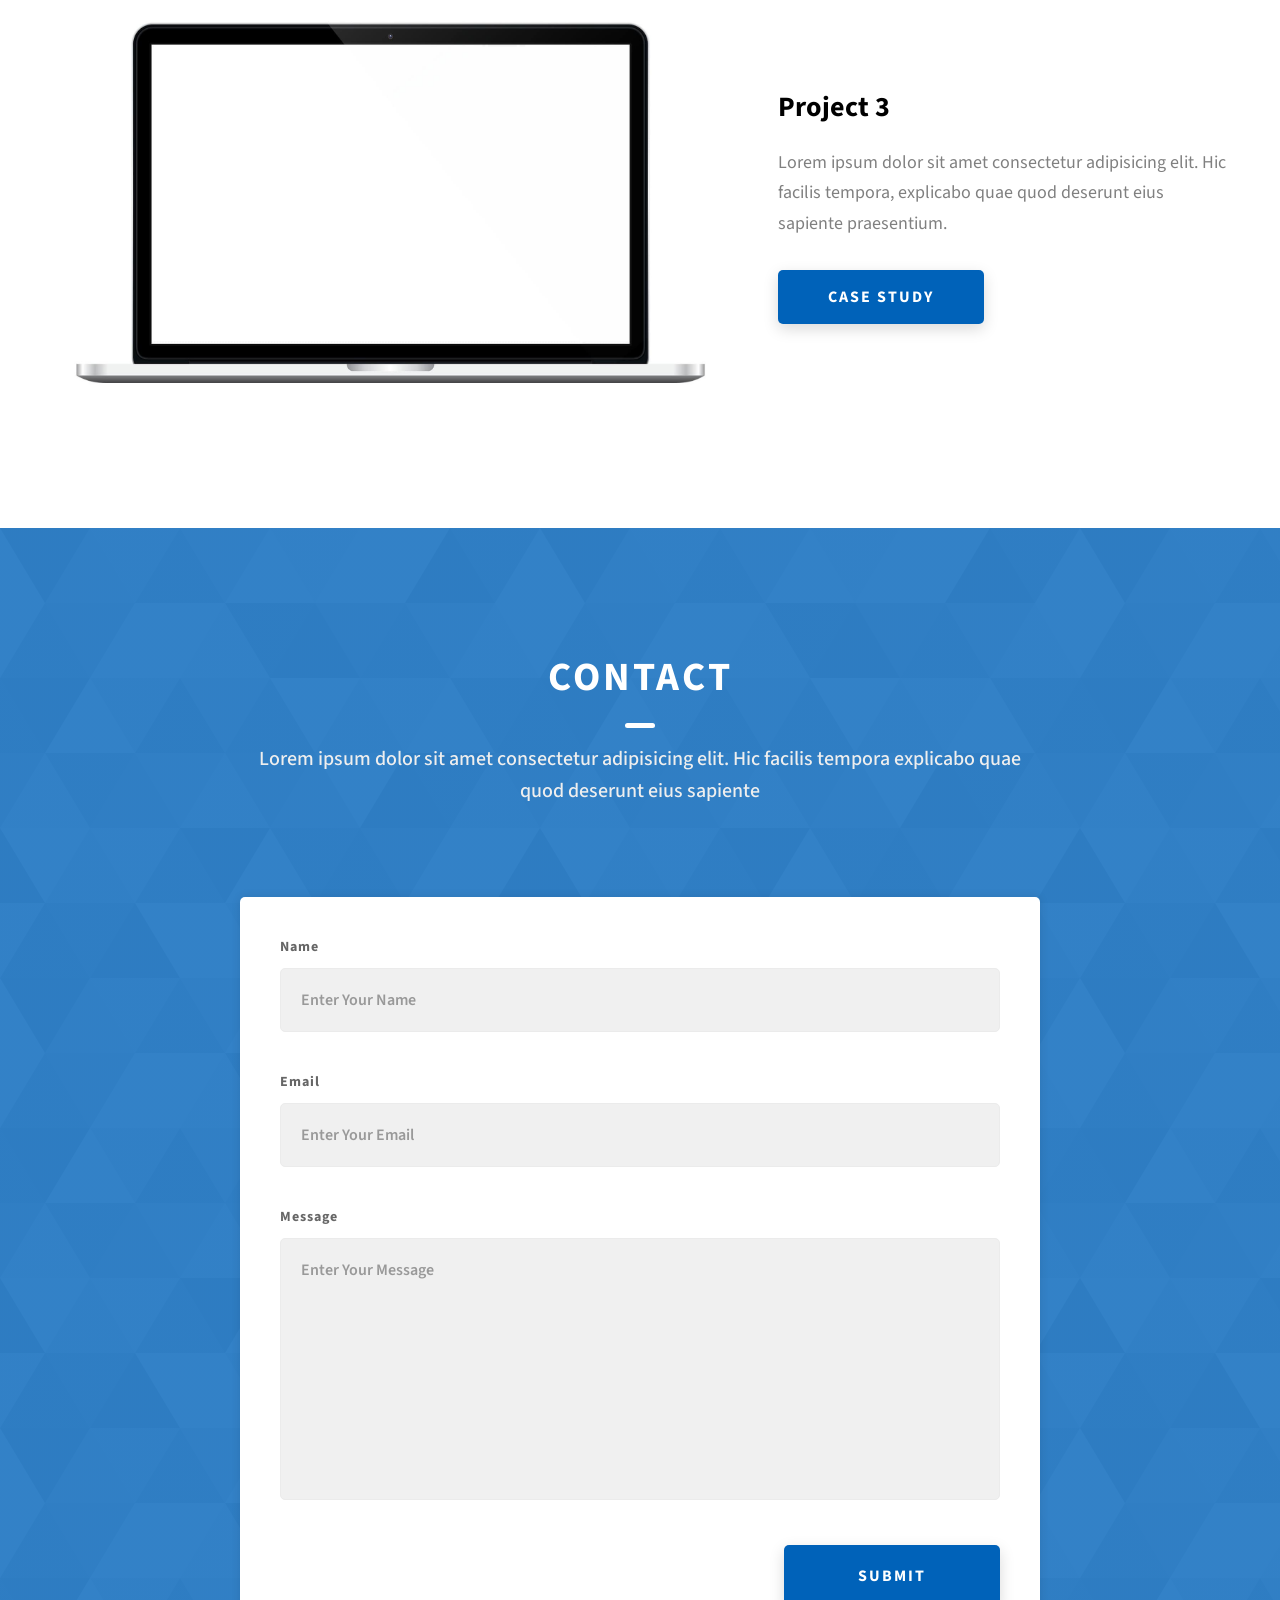
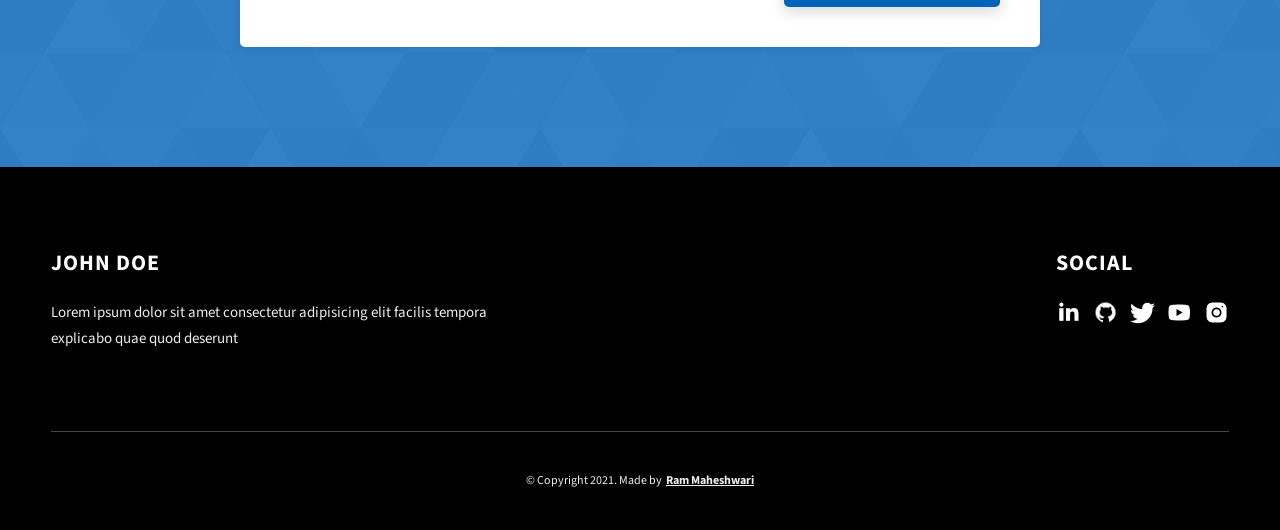
==== commit a459a36a: "Update index.html" ====
--- a/index.html
+++ b/index.html
@@ -84,12 +84,12 @@
     </header>
     <section class="home-hero">
       <div class="home-hero__content">
-        <h1 class="heading-primary">Hey, My name is John Doe</h1>
+        <h1 class="heading-primary">Sabry akmoun</h1>
         <div class="home-hero__info">
           <p class="text-primary">
-            Lorem ipsum dolor sit amet consectetur adipisicing elit. Hic facilis
-            tempora explicabo quae quod deserunt eius sapiente solutions for
-            complex problems
+            Je suis étudiant en BTS SIO en option SISR au lycée Victor Hugo a Marseille.
+            J'aime tout ce qui touche a l'informatique ainsi qu'au réseau et espère pouvoir 
+            travailler dans ce domaine à l'avenir.
           </p>
         </div>
         <div class="home-hero__cta">
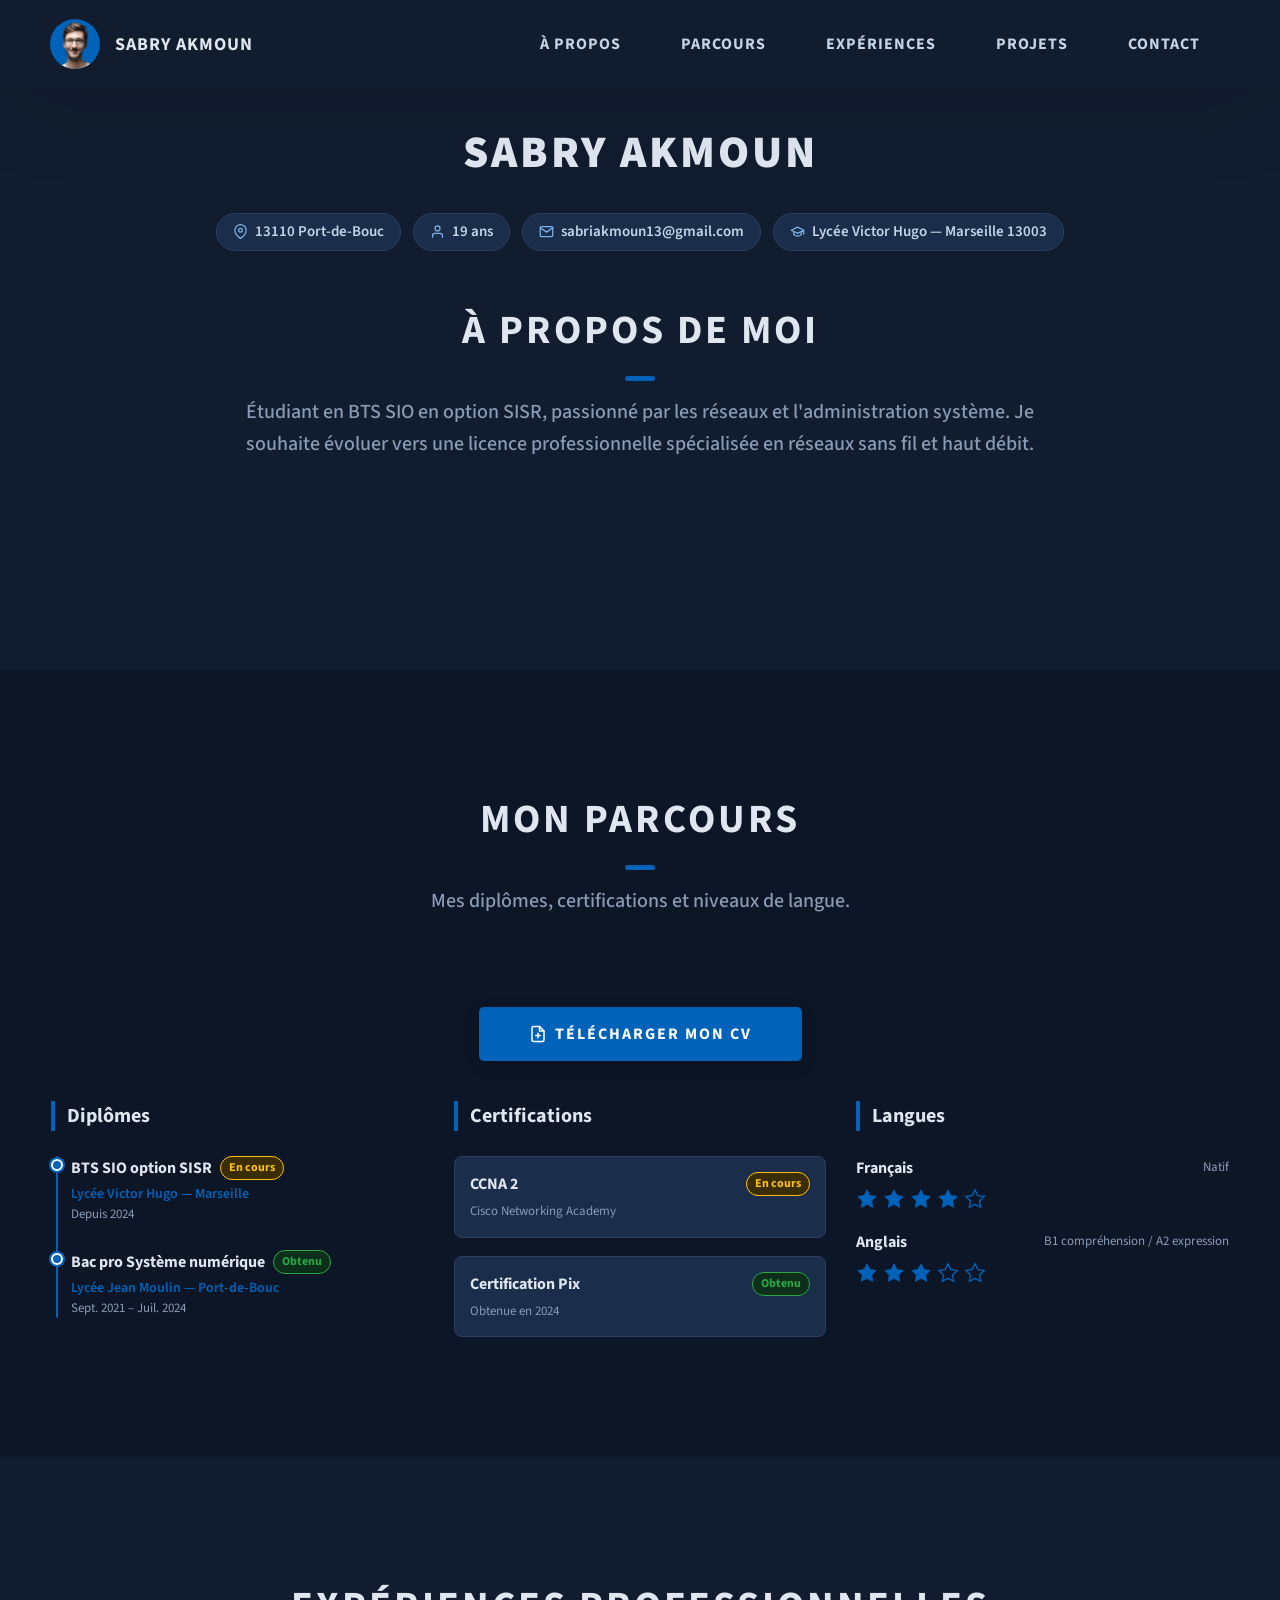
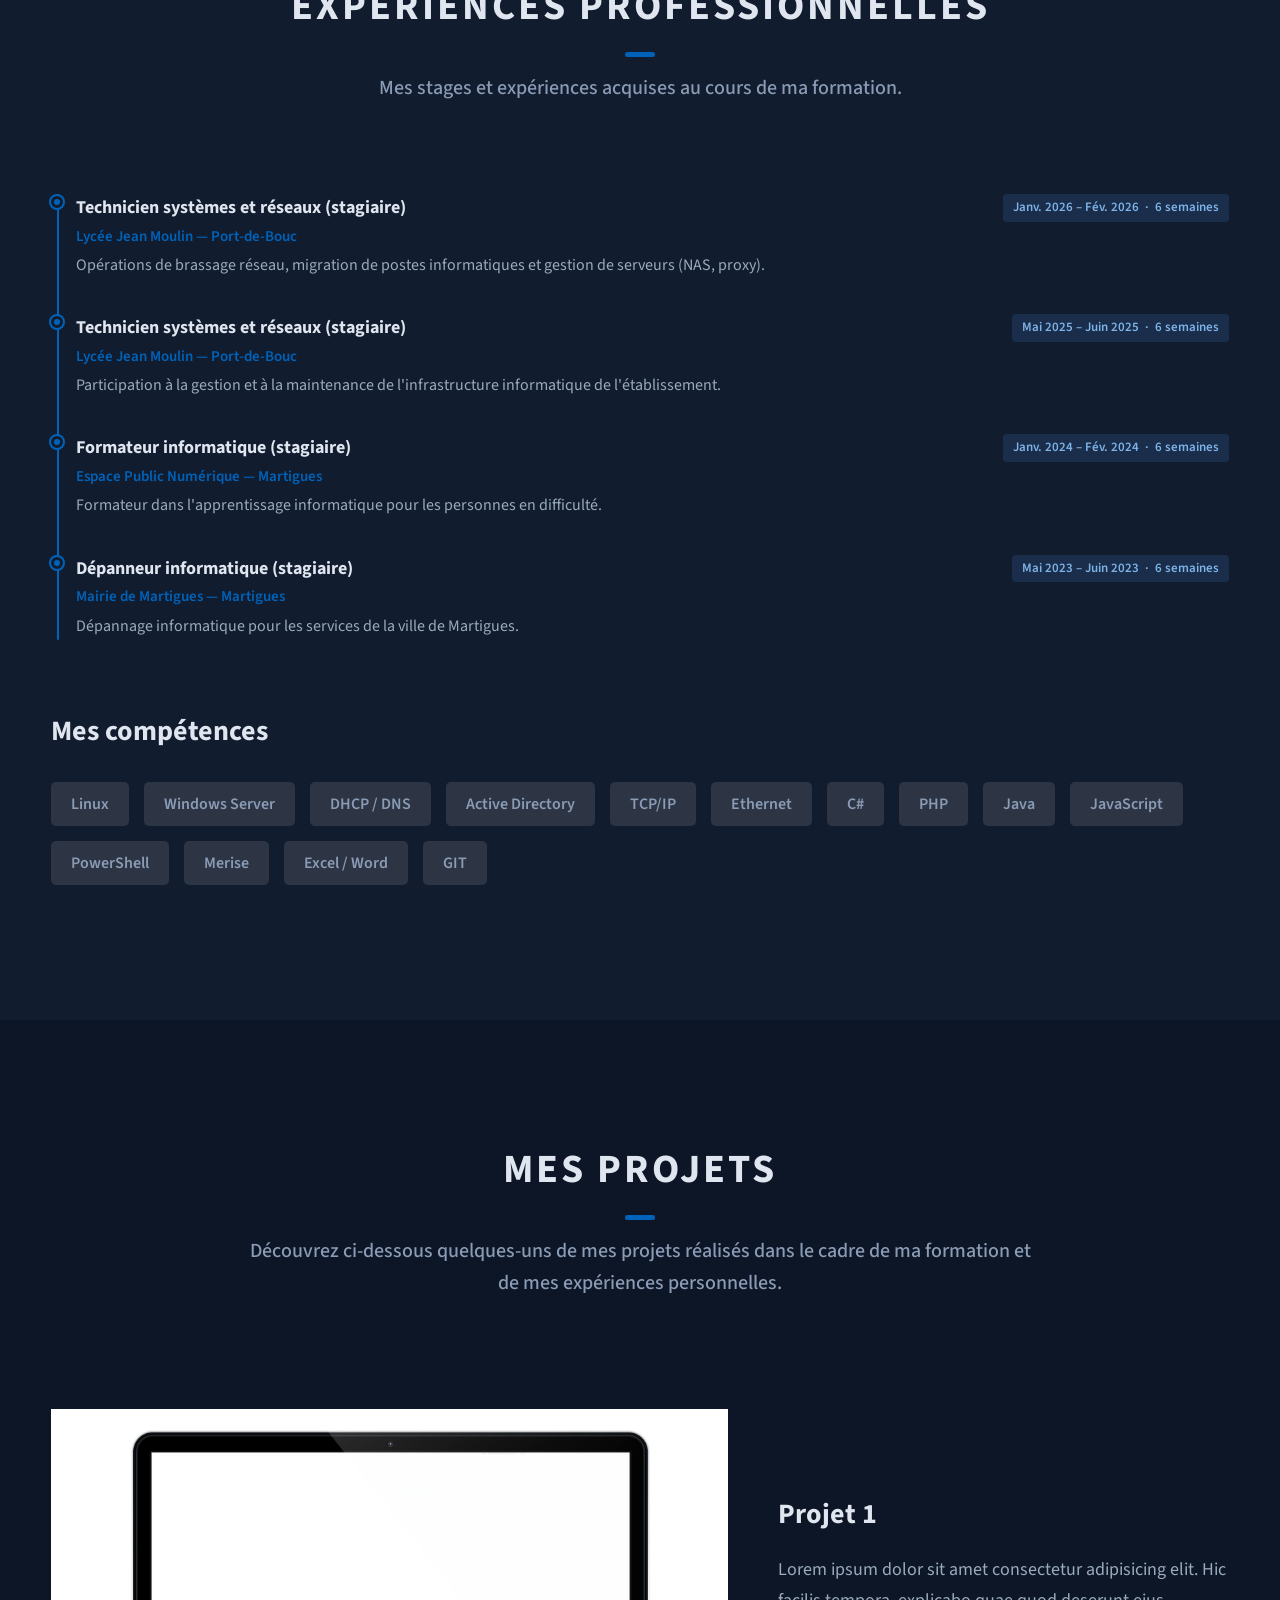
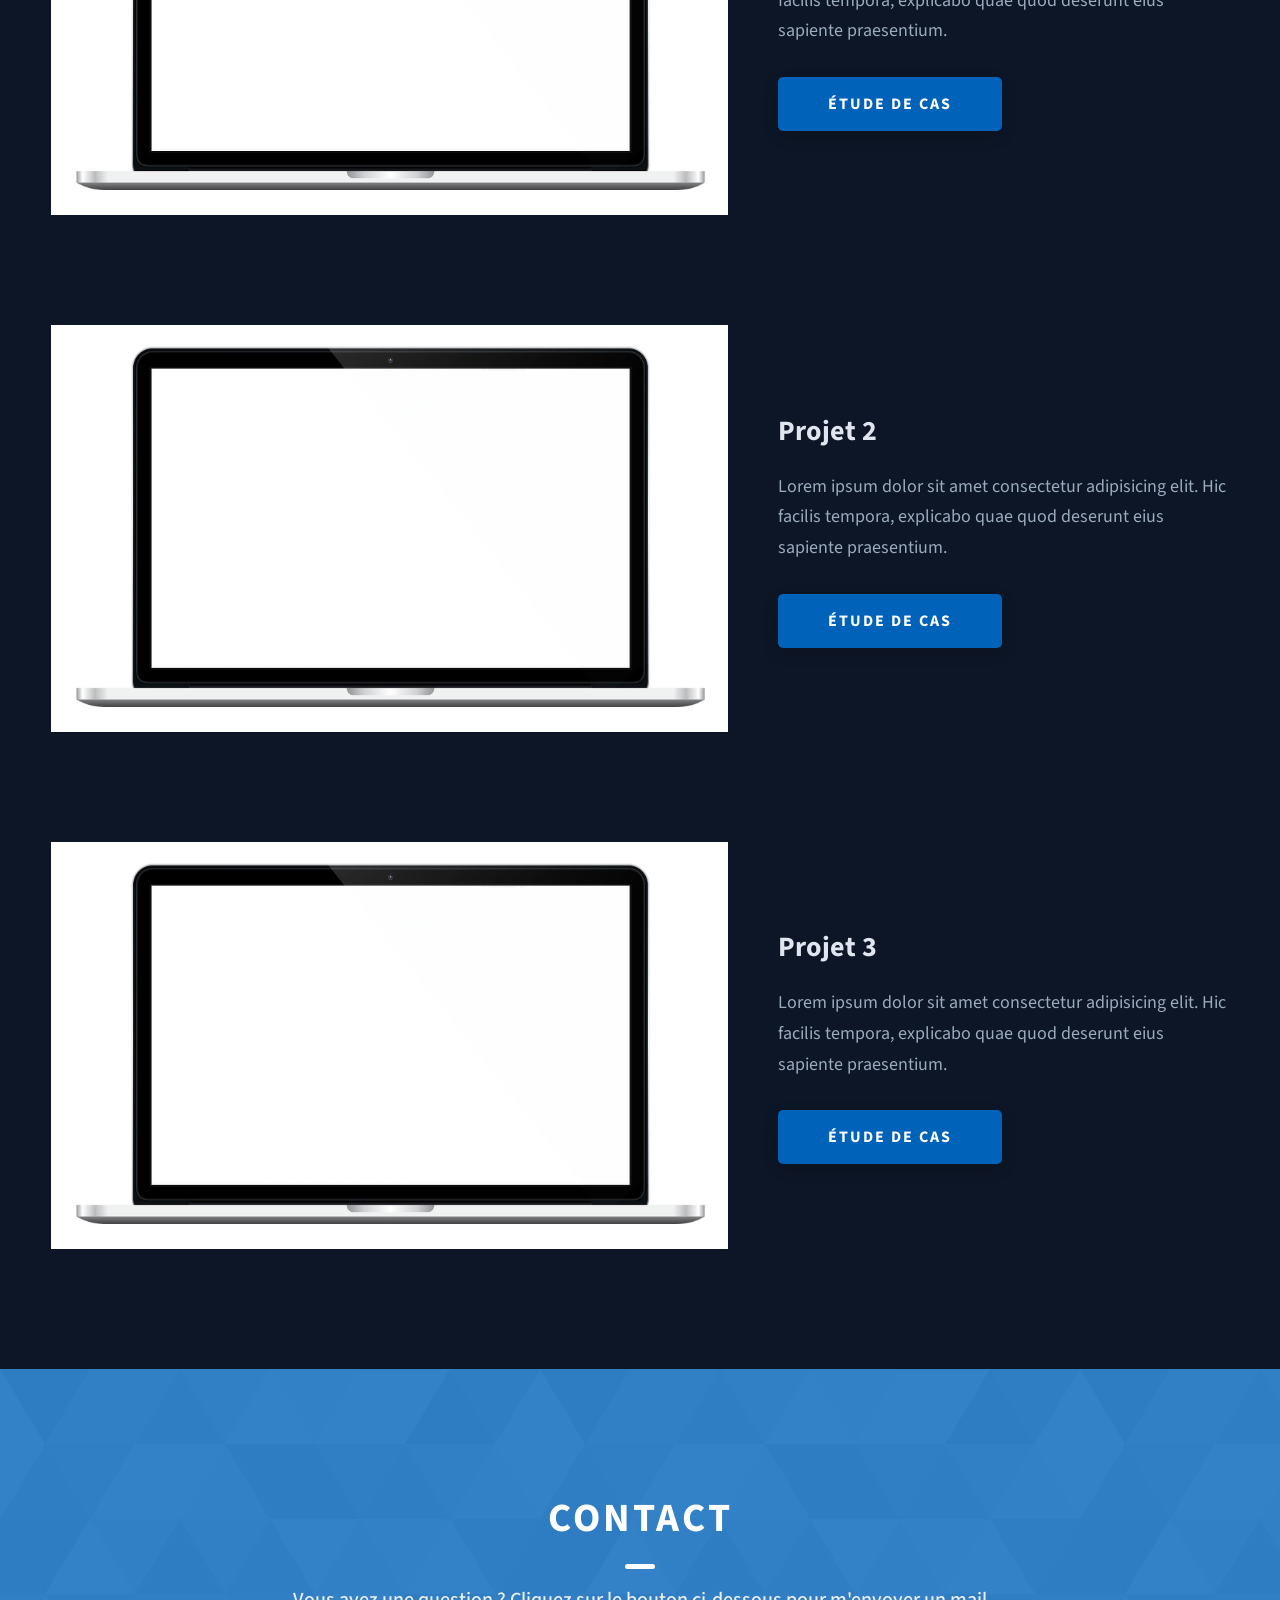
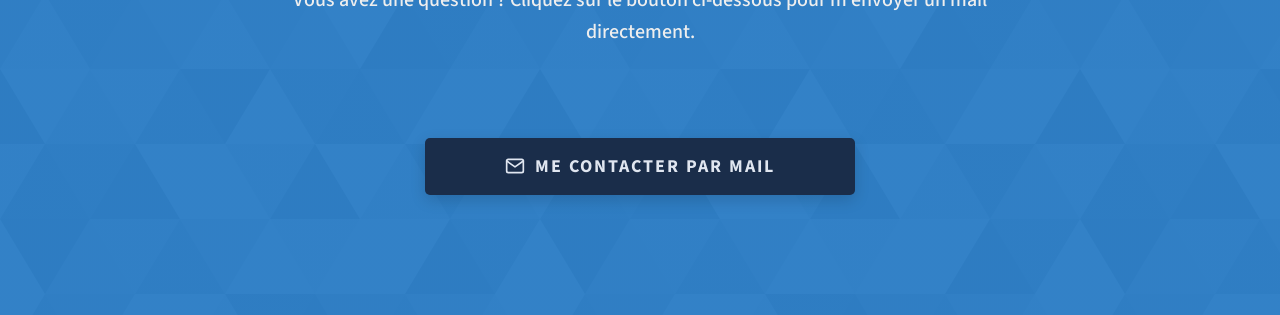
==== commit 48e6248f: "Add files via upload" ====
--- a/index.html
+++ b/index.html
@@ -1,411 +1,341 @@
 <!DOCTYPE html>
-<html lang="en">
+<html lang="fr">
   <head>
     <meta charset="UTF-8" />
     <meta name="viewport" content="width=device-width, initial-scale=1.0" />
     <meta http-equiv="X-UA-Compatible" content="ie=edge" />
-    <title>Dopefolio</title>
-    <meta name="description" content="Portfolio Template for Developer" />
-
+    <title>Portfolio de Sabry Akmoun</title>
+    <meta name="description" content="Portfolio de Sabry Akmoun" />
     <link rel="stylesheet" href="css/style.css" />
-
     <link rel="preconnect" href="https://fonts.googleapis.com" />
     <link rel="preconnect" href="https://fonts.gstatic.com" crossorigin />
-    <link
-      href="https://fonts.googleapis.com/css2?family=Source+Sans+Pro:wght@400;600;700;900&display=swap"
-      rel="stylesheet"
-    />
+    <link href="https://fonts.googleapis.com/css2?family=Source+Sans+Pro:wght@400;600;700;900&display=swap" rel="stylesheet" />
   </head>
   <body>
     <header class="header">
       <div class="header__content">
         <div class="header__logo-container">
           <div class="header__logo-img-cont">
-            <img
-              src="./assets/png/john-doe.png"
-              alt="Ram Maheshwari Logo Image"
-              class="header__logo-img"
-            />
-          </div>
-          <span class="header__logo-sub">John Doe</span>
+            <img src="./assets/png/john-doe.png" alt="Logo Sabry Akmoun" class="header__logo-img" />
+          </div>
+          <span class="header__logo-sub">Sabry Akmoun</span>
         </div>
         <div class="header__main">
           <ul class="header__links">
             <li class="header__link-wrapper">
-              <a href="./index.html" class="header__link"> Home </a>
-            </li>
-            <li class="header__link-wrapper">
-              <a href="./index.html#about" class="header__link">About </a>
-            </li>
-            <li class="header__link-wrapper">
-              <a href="./index.html#projects" class="header__link">
-                Projects
-              </a>
-            </li>
-            <li class="header__link-wrapper">
-              <a href="./index.html#contact" class="header__link"> Contact </a>
+              <a href="./index.html#about" class="header__link">À propos</a>
+            </li>
+            <li class="header__link-wrapper">
+              <a href="./index.html#parcours" class="header__link">Parcours</a>
+            </li>
+            <li class="header__link-wrapper">
+              <a href="./index.html#experiences" class="header__link">Expériences</a>
+            </li>
+            <li class="header__link-wrapper">
+              <a href="./index.html#projects" class="header__link">Projets</a>
+            </li>
+            <li class="header__link-wrapper">
+              <a href="./index.html#contact" class="header__link">Contact</a>
             </li>
           </ul>
           <div class="header__main-ham-menu-cont">
-            <img
-              src="./assets/svg/ham-menu.svg"
-              alt="hamburger menu"
-              class="header__main-ham-menu"
-            />
-            <img
-              src="./assets/svg/ham-menu-close.svg"
-              alt="hamburger menu close"
-              class="header__main-ham-menu-close d-none"
-            />
+            <img src="./assets/svg/ham-menu.svg" alt="menu hamburger" class="header__main-ham-menu" />
+            <img src="./assets/svg/ham-menu-close.svg" alt="fermer le menu" class="header__main-ham-menu-close d-none" />
           </div>
         </div>
       </div>
       <div class="header__sm-menu">
         <div class="header__sm-menu-content">
           <ul class="header__sm-menu-links">
-            <li class="header__sm-menu-link">
-              <a href="./index.html"> Home </a>
-            </li>
-
-            <li class="header__sm-menu-link">
-              <a href="./index.html#about"> About </a>
-            </li>
-
-            <li class="header__sm-menu-link">
-              <a href="./index.html#projects"> Projects </a>
-            </li>
-
-            <li class="header__sm-menu-link">
-              <a href="./index.html#contact"> Contact </a>
-            </li>
+            <li class="header__sm-menu-link"><a href="./index.html#about">À propos</a></li>
+            <li class="header__sm-menu-link"><a href="./index.html#parcours">Parcours</a></li>
+            <li class="header__sm-menu-link"><a href="./index.html#experiences">Expériences</a></li>
+            <li class="header__sm-menu-link"><a href="./index.html#projects">Projets</a></li>
+            <li class="header__sm-menu-link"><a href="./index.html#contact">Contact</a></li>
           </ul>
         </div>
       </div>
     </header>
-    <section class="home-hero">
-      <div class="home-hero__content">
-        <h1 class="heading-primary">Sabry akmoun</h1>
-        <div class="home-hero__info">
-          <p class="text-primary">
-            Je suis étudiant en BTS SIO en option SISR au lycée Victor Hugo a Marseille.
-            J'aime tout ce qui touche a l'informatique ainsi qu'au réseau et espère pouvoir 
-            travailler dans ce domaine à l'avenir.
-          </p>
-        </div>
-        <div class="home-hero__cta">
-          <a href="./#projects" class="btn btn--bg">Projects</a>
-        </div>
-      </div>
-      <div class="home-hero__socials">
-        <div class="home-hero__social">
-          <a href="#" class="home-hero__social-icon-link">
-            <img
-              src="./assets/png/linkedin-ico.png"
-              alt="icon"
-              class="home-hero__social-icon"
-            />
+
+    <!-- À PROPOS -->
+    <section id="about" class="about sec-pad">
+      <div class="main-container">
+
+        <!-- Nom + infos personnelles -->
+        <div style="text-align:center; margin-bottom:5rem;">
+          <h2 style="font-size:4.5rem; font-weight:900; text-transform:uppercase; letter-spacing:3px; color:#e0e6f0; margin-bottom:2.5rem;">Sabry Akmoun</h2>
+          <div style="display:flex; justify-content:center; align-items:center; flex-wrap:wrap; gap:1.2rem;">
+            <span style="display:inline-flex;align-items:center;gap:0.7rem;background:#1a2d4a;color:#c5d4e8;font-size:1.5rem;font-weight:600;padding:0.7rem 1.6rem;border-radius:50px;border:1px solid #2d4060;">
+              <svg xmlns="http://www.w3.org/2000/svg" width="15" height="15" viewBox="0 0 24 24" fill="none" stroke="#7eb3e8" stroke-width="2" stroke-linecap="round" stroke-linejoin="round"><path d="M21 10c0 7-9 13-9 13s-9-6-9-13a9 9 0 0118 0z"/><circle cx="12" cy="10" r="3"/></svg>
+              13110 Port-de-Bouc
+            </span>
+            <span style="display:inline-flex;align-items:center;gap:0.7rem;background:#1a2d4a;color:#c5d4e8;font-size:1.5rem;font-weight:600;padding:0.7rem 1.6rem;border-radius:50px;border:1px solid #2d4060;">
+              <svg xmlns="http://www.w3.org/2000/svg" width="15" height="15" viewBox="0 0 24 24" fill="none" stroke="#7eb3e8" stroke-width="2" stroke-linecap="round" stroke-linejoin="round"><path d="M20 21v-2a4 4 0 00-4-4H8a4 4 0 00-4 4v2"/><circle cx="12" cy="7" r="4"/></svg>
+              19 ans
+            </span>
+            <a href="mailto:sabriakmoun13@gmail.com" style="display:inline-flex;align-items:center;gap:0.7rem;background:#1a2d4a;color:#c5d4e8;font-size:1.5rem;font-weight:600;padding:0.7rem 1.6rem;border-radius:50px;border:1px solid #2d4060;text-decoration:none;">
+              <svg xmlns="http://www.w3.org/2000/svg" width="15" height="15" viewBox="0 0 24 24" fill="none" stroke="#7eb3e8" stroke-width="2" stroke-linecap="round" stroke-linejoin="round"><path d="M4 4h16c1.1 0 2 .9 2 2v12c0 1.1-.9 2-2 2H4c-1.1 0-2-.9-2-2V6c0-1.1.9-2 2-2z"/><polyline points="22,6 12,13 2,6"/></svg>
+              sabriakmoun13@gmail.com
+            </a>
+            <span style="display:inline-flex;align-items:center;gap:0.7rem;background:#1a2d4a;color:#c5d4e8;font-size:1.5rem;font-weight:600;padding:0.7rem 1.6rem;border-radius:50px;border:1px solid #2d4060;">
+              <svg xmlns="http://www.w3.org/2000/svg" width="15" height="15" viewBox="0 0 24 24" fill="none" stroke="#7eb3e8" stroke-width="2" stroke-linecap="round" stroke-linejoin="round"><path d="M22 10v6M2 10l10-5 10 5-10 5z"/><path d="M6 12v5c3 3 9 3 12 0v-5"/></svg>
+              Lycée Victor Hugo — Marseille 13003
+            </span>
+          </div>
+        </div>
+
+        <h2 class="heading heading-sec heading-sec__mb-med">
+          <span class="heading-sec__main">À propos de moi</span>
+          <span class="heading-sec__sub">
+            Étudiant en BTS SIO en option SISR, passionné par les réseaux et l'administration système. Je souhaite évoluer vers une licence professionnelle spécialisée en réseaux sans fil et haut débit.
+          </span>
+        </h2>
+      </div>
+    </section>
+
+    <!-- MON PARCOURS -->
+    <section id="parcours" class="projects sec-pad" style="background:#0d1626;">
+      <div class="main-container">
+        <h2 class="heading heading-sec heading-sec__mb-med">
+          <span class="heading-sec__main">Mon Parcours</span>
+          <span class="heading-sec__sub">
+            Mes diplômes, certifications et niveaux de langue.
+          </span>
+        </h2>
+
+        <!-- Bouton CV -->
+        <div style="text-align:center; margin-bottom:4rem;">
+          <a href="./assets/CV_Sabry_Akmoun.pdf" target="_blank" class="btn btn--med btn--theme dynamicBgClr" style="display:inline-flex;align-items:center;gap:0.8rem;font-size:1.6rem;">
+            <svg xmlns="http://www.w3.org/2000/svg" width="18" height="18" viewBox="0 0 24 24" fill="none" stroke="currentColor" stroke-width="2" stroke-linecap="round" stroke-linejoin="round"><path d="M14 2H6a2 2 0 00-2 2v16a2 2 0 002 2h12a2 2 0 002-2V8z"/><polyline points="14 2 14 8 20 8"/><line x1="12" y1="11" x2="12" y2="17"/><line x1="9" y1="14" x2="15" y2="14"/></svg>
+            Télécharger mon CV
           </a>
         </div>
-        <div class="home-hero__social">
-          <a href="#" class="home-hero__social-icon-link">
-            <img
-              src="./assets/png/github-ico.png"
-              alt="icon"
-              class="home-hero__social-icon"
-            />
-          </a>
-        </div>
-        <div class="home-hero__social">
-          <a href="#" class="home-hero__social-icon-link">
-            <img
-              src="./assets/png/twitter-ico.png"
-              alt="icon"
-              class="home-hero__social-icon"
-            />
-          </a>
-        </div>
-        <div class="home-hero__social">
-          <a href="#" class="home-hero__social-icon-link">
-            <img
-              src="./assets/png/yt-ico.png"
-              alt="icon"
-              class="home-hero__social-icon"
-            />
-          </a>
-        </div>
-        <div class="home-hero__social">
-          <a
-            href="#"
-            class="home-hero__social-icon-link home-hero__social-icon-link--bd-none"
-          >
-            <img
-              src="./assets/png/insta-ico.png"
-              alt="icon"
-              class="home-hero__social-icon"
-            />
-          </a>
-        </div>
-      </div>
-      <div class="home-hero__mouse-scroll-cont">
-        <div class="mouse"></div>
-      </div>
-    </section>
-    <section id="about" class="about sec-pad">
+
+        <div style="display:grid; grid-template-columns:1fr 1fr 1fr; gap:3rem;">
+
+          <!-- Diplômes -->
+          <div>
+            <h3 style="font-size:2rem; font-weight:700; margin-bottom:2.5rem; color:#e0e6f0; border-left:4px solid #0062b9; padding-left:1.2rem;">Diplômes</h3>
+            <div style="position:relative; padding-left:2rem;">
+              <div style="position:absolute;left:5px;top:0;bottom:0;width:2px;background:#0062b9;border-radius:2px;"></div>
+
+              <!-- BTS en cours -->
+              <div style="position:relative; margin-bottom:2.5rem;">
+                <div style="position:absolute;left:-2rem;top:0.3rem;width:1.2rem;height:1.2rem;background:#0062b9;border-radius:50%;border:2px solid #fff;box-shadow:0 0 0 2px #0062b9;"></div>
+                <div style="display:flex;align-items:center;gap:0.8rem;flex-wrap:wrap;margin-bottom:0.4rem;">
+                  <h4 style="font-size:1.6rem;font-weight:700;color:#e0e6f0;">BTS SIO option SISR</h4>
+                  <span style="background:#3a2e00;color:#ffc107;font-size:1.2rem;font-weight:700;padding:0.2rem 0.8rem;border-radius:20px;border:1px solid #ffc107;">En cours</span>
+                </div>
+                <p style="font-size:1.4rem;color:#0062b9;font-weight:600;">Lycée Victor Hugo — Marseille</p>
+                <p style="font-size:1.3rem;color:#8a9bb5;">Depuis 2024</p>
+              </div>
+
+              <!-- Bac pro -->
+              <div style="position:relative;">
+                <div style="position:absolute;left:-2rem;top:0.3rem;width:1.2rem;height:1.2rem;background:#0062b9;border-radius:50%;border:2px solid #fff;box-shadow:0 0 0 2px #0062b9;"></div>
+                <div style="display:flex;align-items:center;gap:0.8rem;flex-wrap:wrap;margin-bottom:0.4rem;">
+                  <h4 style="font-size:1.6rem;font-weight:700;color:#e0e6f0;">Bac pro Système numérique</h4>
+                  <span style="background:#0d2e1a;color:#28a745;font-size:1.2rem;font-weight:700;padding:0.2rem 0.8rem;border-radius:20px;border:1px solid #28a745;">Obtenu</span>
+                </div>
+                <p style="font-size:1.4rem;color:#0062b9;font-weight:600;">Lycée Jean Moulin — Port-de-Bouc</p>
+                <p style="font-size:1.3rem;color:#8a9bb5;">Sept. 2021 – Juil. 2024</p>
+              </div>
+            </div>
+          </div>
+
+          <!-- Certifications -->
+          <div>
+            <h3 style="font-size:2rem; font-weight:700; margin-bottom:2.5rem; color:#e0e6f0; border-left:4px solid #0062b9; padding-left:1.2rem;">Certifications</h3>
+            <div style="display:flex;flex-direction:column;gap:1.8rem;">
+
+              <!-- CCNA en cours -->
+              <div style="background:#1a2d4a;border-radius:8px;padding:1.5rem;border:1px solid #2d4060;">
+                <div style="display:flex;justify-content:space-between;align-items:center;margin-bottom:0.6rem;">
+                  <h4 style="font-size:1.6rem;font-weight:700;color:#e0e6f0;">CCNA 2</h4>
+                  <span style="background:#3a2e00;color:#ffc107;font-size:1.2rem;font-weight:700;padding:0.2rem 0.8rem;border-radius:20px;border:1px solid #ffc107;">En cours</span>
+                </div>
+                <p style="font-size:1.3rem;color:#8a9bb5;">Cisco Networking Academy</p>
+              </div>
+
+              <!-- Pix obtenu -->
+              <div style="background:#1a2d4a;border-radius:8px;padding:1.5rem;border:1px solid #2d4060;">
+                <div style="display:flex;justify-content:space-between;align-items:center;margin-bottom:0.6rem;">
+                  <h4 style="font-size:1.6rem;font-weight:700;color:#e0e6f0;">Certification Pix</h4>
+                  <span style="background:#0d2e1a;color:#28a745;font-size:1.2rem;font-weight:700;padding:0.2rem 0.8rem;border-radius:20px;border:1px solid #28a745;">Obtenu</span>
+                </div>
+                <p style="font-size:1.3rem;color:#8a9bb5;">Obtenue en 2024</p>
+              </div>
+            </div>
+          </div>
+
+          <!-- Langues -->
+          <div>
+            <h3 style="font-size:2rem; font-weight:700; margin-bottom:2.5rem; color:#e0e6f0; border-left:4px solid #0062b9; padding-left:1.2rem;">Langues</h3>
+            <div style="display:flex;flex-direction:column;gap:2rem;">
+
+              <!-- Français -->
+              <div>
+                <div style="display:flex;justify-content:space-between;align-items:center;margin-bottom:0.8rem;">
+                  <span style="font-size:1.6rem;font-weight:700;color:#e0e6f0;">Français</span>
+                  <span style="font-size:1.3rem;color:#8a9bb5;">Natif</span>
+                </div>
+                <div style="display:flex;gap:0.5rem;">
+                  <svg width="22" height="22" viewBox="0 0 24 24"><polygon points="12,2 15.09,8.26 22,9.27 17,14.14 18.18,21.02 12,17.77 5.82,21.02 7,14.14 2,9.27 8.91,8.26" fill="#0062b9" stroke="#0062b9" stroke-width="1"/></svg>
+                  <svg width="22" height="22" viewBox="0 0 24 24"><polygon points="12,2 15.09,8.26 22,9.27 17,14.14 18.18,21.02 12,17.77 5.82,21.02 7,14.14 2,9.27 8.91,8.26" fill="#0062b9" stroke="#0062b9" stroke-width="1"/></svg>
+                  <svg width="22" height="22" viewBox="0 0 24 24"><polygon points="12,2 15.09,8.26 22,9.27 17,14.14 18.18,21.02 12,17.77 5.82,21.02 7,14.14 2,9.27 8.91,8.26" fill="#0062b9" stroke="#0062b9" stroke-width="1"/></svg>
+                  <svg width="22" height="22" viewBox="0 0 24 24"><polygon points="12,2 15.09,8.26 22,9.27 17,14.14 18.18,21.02 12,17.77 5.82,21.02 7,14.14 2,9.27 8.91,8.26" fill="#0062b9" stroke="#0062b9" stroke-width="1"/></svg>
+                  <svg width="22" height="22" viewBox="0 0 24 24"><polygon points="12,2 15.09,8.26 22,9.27 17,14.14 18.18,21.02 12,17.77 5.82,21.02 7,14.14 2,9.27 8.91,8.26" fill="none" stroke="#0062b9" stroke-width="1.5"/></svg>
+                </div>
+              </div>
+
+              <!-- Anglais -->
+              <div>
+                <div style="display:flex;justify-content:space-between;align-items:center;margin-bottom:0.8rem;">
+                  <span style="font-size:1.6rem;font-weight:700;color:#e0e6f0;">Anglais</span>
+                  <span style="font-size:1.3rem;color:#8a9bb5;">B1 compréhension / A2 expression</span>
+                </div>
+                <div style="display:flex;gap:0.5rem;">
+                  <svg width="22" height="22" viewBox="0 0 24 24"><polygon points="12,2 15.09,8.26 22,9.27 17,14.14 18.18,21.02 12,17.77 5.82,21.02 7,14.14 2,9.27 8.91,8.26" fill="#0062b9" stroke="#0062b9" stroke-width="1"/></svg>
+                  <svg width="22" height="22" viewBox="0 0 24 24"><polygon points="12,2 15.09,8.26 22,9.27 17,14.14 18.18,21.02 12,17.77 5.82,21.02 7,14.14 2,9.27 8.91,8.26" fill="#0062b9" stroke="#0062b9" stroke-width="1"/></svg>
+                  <svg width="22" height="22" viewBox="0 0 24 24"><polygon points="12,2 15.09,8.26 22,9.27 17,14.14 18.18,21.02 12,17.77 5.82,21.02 7,14.14 2,9.27 8.91,8.26" fill="#0062b9" stroke="#0062b9" stroke-width="1"/></svg>
+                  <svg width="22" height="22" viewBox="0 0 24 24"><polygon points="12,2 15.09,8.26 22,9.27 17,14.14 18.18,21.02 12,17.77 5.82,21.02 7,14.14 2,9.27 8.91,8.26" fill="none" stroke="#0062b9" stroke-width="1.5"/></svg>
+                  <svg width="22" height="22" viewBox="0 0 24 24"><polygon points="12,2 15.09,8.26 22,9.27 17,14.14 18.18,21.02 12,17.77 5.82,21.02 7,14.14 2,9.27 8.91,8.26" fill="none" stroke="#0062b9" stroke-width="1.5"/></svg>
+                </div>
+              </div>
+
+            </div>
+          </div>
+
+        </div>
+      </div>
+    </section>
+
+    <!-- EXPÉRIENCES + COMPÉTENCES -->
+    <section id="experiences" class="about sec-pad" style="background:#111c2e;">
       <div class="main-container">
         <h2 class="heading heading-sec heading-sec__mb-med">
-          <span class="heading-sec__main">About Me</span>
-          <span class="heading-sec__sub">
-            Lorem ipsum dolor sit amet consectetur adipisicing elit. Hic facilis
-            tempora explicabo quae quod deserunt eius sapiente
-          </span>
-        </h2>
-        <div class="about__content">
-          <div class="about__content-main">
-            <h3 class="about__content-title">Get to know me!</h3>
-            <div class="about__content-details">
-              <p class="about__content-details-para">
-                Hey! It's
-                <strong>John Doe</strong>
-                and I'm a <strong> Frontend Web Developer </strong> located in
-                Los Angeles. I've done
-                <strong> remote </strong>
-                projects for agencies, consulted for startups, and collaborated
-                with talented people to create
-                <strong>digital products </strong>
-                for both business and consumer use.
-              </p>
-              <p class="about__content-details-para">
-                I'm a bit of a digital product junky. Over the years, I've used
-                hundreds of web and mobile apps in different industries and
-                verticals. Feel free to
-                <strong>contact</strong> me here.
-              </p>
-            </div>
-            <a href="./#contact" class="btn btn--med btn--theme dynamicBgClr"
-              >Contact</a
-            >
-          </div>
-          <div class="about__content-skills">
-            <h3 class="about__content-title">My Skills</h3>
-            <div class="skills">
-              <div class="skills__skill">HTML</div>
-              <div class="skills__skill">CSS</div>
-              <div class="skills__skill">JavaScript</div>
-              <div class="skills__skill">React</div>
-              <div class="skills__skill">SASS</div>
-              <div class="skills__skill">GIT</div>
-              <div class="skills__skill">Shopify</div>
-              <div class="skills__skill">Wordpress</div>
-              <div class="skills__skill">Google ADS</div>
-              <div class="skills__skill">Facebook Ads</div>
-              <div class="skills__skill">Android</div>
-              <div class="skills__skill">IOS</div>
-            </div>
-          </div>
-        </div>
-      </div>
-    </section>
+          <span class="heading-sec__main">Expériences professionnelles</span>
+          <span class="heading-sec__sub">Mes stages et expériences acquises au cours de ma formation.</span>
+        </h2>
+        <div style="position:relative; padding-left: 2.5rem;">
+          <div style="position:absolute;left:0.6rem;top:0;bottom:0;width:2px;background:#0062b9;border-radius:2px;"></div>
+
+          <div style="position:relative;margin-bottom:3.5rem;">
+            <div style="position:absolute;left:-2.5rem;top:0.2rem;width:1.2rem;height:1.2rem;background:#0062b9;border-radius:50%;border:3px solid #111c2e;box-shadow:0 0 0 2px #0062b9;"></div>
+            <div style="display:flex;justify-content:space-between;align-items:flex-start;flex-wrap:wrap;gap:0.5rem;">
+              <h3 style="font-size:1.8rem;font-weight:700;color:#e0e6f0;">Technicien systèmes et réseaux (stagiaire)</h3>
+              <span style="background:#1a2d4a;color:#7eb3e8;font-size:1.3rem;font-weight:600;padding:0.4rem 1rem;border-radius:4px;white-space:nowrap;">Janv. 2026 – Fév. 2026 &nbsp;·&nbsp; 6 semaines</span>
+            </div>
+            <p style="font-size:1.5rem;color:#0062b9;font-weight:600;margin:0.4rem 0;">Lycée Jean Moulin — Port-de-Bouc</p>
+            <p style="font-size:1.6rem;color:#9aabbd;line-height:1.7;">Opérations de brassage réseau, migration de postes informatiques et gestion de serveurs (NAS, proxy).</p>
+          </div>
+
+          <div style="position:relative;margin-bottom:3.5rem;">
+            <div style="position:absolute;left:-2.5rem;top:0.2rem;width:1.2rem;height:1.2rem;background:#0062b9;border-radius:50%;border:3px solid #111c2e;box-shadow:0 0 0 2px #0062b9;"></div>
+            <div style="display:flex;justify-content:space-between;align-items:flex-start;flex-wrap:wrap;gap:0.5rem;">
+              <h3 style="font-size:1.8rem;font-weight:700;color:#e0e6f0;">Technicien systèmes et réseaux (stagiaire)</h3>
+              <span style="background:#1a2d4a;color:#7eb3e8;font-size:1.3rem;font-weight:600;padding:0.4rem 1rem;border-radius:4px;white-space:nowrap;">Mai 2025 – Juin 2025 &nbsp;·&nbsp; 6 semaines</span>
+            </div>
+            <p style="font-size:1.5rem;color:#0062b9;font-weight:600;margin:0.4rem 0;">Lycée Jean Moulin — Port-de-Bouc</p>
+            <p style="font-size:1.6rem;color:#9aabbd;line-height:1.7;">Participation à la gestion et à la maintenance de l'infrastructure informatique de l'établissement.</p>
+          </div>
+
+          <div style="position:relative;margin-bottom:3.5rem;">
+            <div style="position:absolute;left:-2.5rem;top:0.2rem;width:1.2rem;height:1.2rem;background:#0062b9;border-radius:50%;border:3px solid #111c2e;box-shadow:0 0 0 2px #0062b9;"></div>
+            <div style="display:flex;justify-content:space-between;align-items:flex-start;flex-wrap:wrap;gap:0.5rem;">
+              <h3 style="font-size:1.8rem;font-weight:700;color:#e0e6f0;">Formateur informatique (stagiaire)</h3>
+              <span style="background:#1a2d4a;color:#7eb3e8;font-size:1.3rem;font-weight:600;padding:0.4rem 1rem;border-radius:4px;white-space:nowrap;">Janv. 2024 – Fév. 2024 &nbsp;·&nbsp; 6 semaines</span>
+            </div>
+            <p style="font-size:1.5rem;color:#0062b9;font-weight:600;margin:0.4rem 0;">Espace Public Numérique — Martigues</p>
+            <p style="font-size:1.6rem;color:#9aabbd;line-height:1.7;">Formateur dans l'apprentissage informatique pour les personnes en difficulté.</p>
+          </div>
+
+          <div style="position:relative;">
+            <div style="position:absolute;left:-2.5rem;top:0.2rem;width:1.2rem;height:1.2rem;background:#0062b9;border-radius:50%;border:3px solid #111c2e;box-shadow:0 0 0 2px #0062b9;"></div>
+            <div style="display:flex;justify-content:space-between;align-items:flex-start;flex-wrap:wrap;gap:0.5rem;">
+              <h3 style="font-size:1.8rem;font-weight:700;color:#e0e6f0;">Dépanneur informatique (stagiaire)</h3>
+              <span style="background:#1a2d4a;color:#7eb3e8;font-size:1.3rem;font-weight:600;padding:0.4rem 1rem;border-radius:4px;white-space:nowrap;">Mai 2023 – Juin 2023 &nbsp;·&nbsp; 6 semaines</span>
+            </div>
+            <p style="font-size:1.5rem;color:#0062b9;font-weight:600;margin:0.4rem 0;">Mairie de Martigues — Martigues</p>
+            <p style="font-size:1.6rem;color:#9aabbd;line-height:1.7;">Dépannage informatique pour les services de la ville de Martigues.</p>
+          </div>
+        </div>
+
+        <!-- MES COMPÉTENCES -->
+        <div style="margin-top:7rem;">
+          <h3 class="about__content-title" style="margin-bottom:3rem;">Mes compétences</h3>
+          <div class="skills">
+            <div class="skills__skill">Linux</div>
+            <div class="skills__skill">Windows Server</div>
+            <div class="skills__skill">DHCP / DNS</div>
+            <div class="skills__skill">Active Directory</div>
+            <div class="skills__skill">TCP/IP</div>
+            <div class="skills__skill">Ethernet</div>
+            <div class="skills__skill">C#</div>
+            <div class="skills__skill">PHP</div>
+            <div class="skills__skill">Java</div>
+            <div class="skills__skill">JavaScript</div>
+            <div class="skills__skill">PowerShell</div>
+            <div class="skills__skill">Merise</div>
+            <div class="skills__skill">Excel / Word</div>
+            <div class="skills__skill">GIT</div>
+          </div>
+        </div>
+
+      </div>
+    </section>
+
+    <!-- PROJETS -->
     <section id="projects" class="projects sec-pad">
       <div class="main-container">
         <h2 class="heading heading-sec heading-sec__mb-bg">
-          <span class="heading-sec__main">Projects</span>
-          <span class="heading-sec__sub">
-            Lorem ipsum dolor sit amet consectetur adipisicing elit. Hic facilis
-            tempora explicabo quae quod deserunt eius sapiente
-          </span>
-        </h2>
-
+          <span class="heading-sec__main">Mes Projets</span>
+          <span class="heading-sec__sub">Découvrez ci-dessous quelques-uns de mes projets réalisés dans le cadre de ma formation et de mes expériences personnelles.</span>
+        </h2>
         <div class="projects__content">
           <div class="projects__row">
-            <div class="projects__row-img-cont">
-              <img
-                src="./assets/jpeg/project-mockup-example.jpeg"
-                alt="Software Screenshot"
-                class="projects__row-img"
-                loading="lazy"
-              />
-            </div>
+            <div class="projects__row-img-cont"><img src="./assets/jpeg/project-mockup-example.jpeg" alt="Capture du projet" class="projects__row-img" loading="lazy" /></div>
             <div class="projects__row-content">
-              <h3 class="projects__row-content-title">Project 1</h3>
-              <p class="projects__row-content-desc">
-                Lorem ipsum dolor sit amet consectetur adipisicing elit. Hic
-                facilis tempora, explicabo quae quod deserunt eius sapiente
-                praesentium.
-              </p>
-              <a
-                href="./project-1.html"
-                class="btn btn--med btn--theme dynamicBgClr"
-                target="_blank"
-                >Case Study</a
-              >
+              <h3 class="projects__row-content-title">Projet 1</h3>
+              <p class="projects__row-content-desc">Lorem ipsum dolor sit amet consectetur adipisicing elit. Hic facilis tempora, explicabo quae quod deserunt eius sapiente praesentium.</p>
+              <a href="./project-1.html" class="btn btn--med btn--theme dynamicBgClr" target="_blank">Étude de cas</a>
             </div>
           </div>
           <div class="projects__row">
-            <div class="projects__row-img-cont">
-              <img
-                src="./assets/jpeg/project-mockup-example.jpeg"
-                alt="Software Screenshot"
-                class="projects__row-img"
-                loading="lazy"
-              />
-            </div>
+            <div class="projects__row-img-cont"><img src="./assets/jpeg/project-mockup-example.jpeg" alt="Capture du projet" class="projects__row-img" loading="lazy" /></div>
             <div class="projects__row-content">
-              <h3 class="projects__row-content-title">Project 2</h3>
-              <p class="projects__row-content-desc">
-                Lorem ipsum dolor sit amet consectetur adipisicing elit. Hic
-                facilis tempora, explicabo quae quod deserunt eius sapiente
-                praesentium.
-              </p>
-              <a
-                href="./project-2.html"
-                class="btn btn--med btn--theme dynamicBgClr"
-                target="_blank"
-                >Case Study</a
-              >
+              <h3 class="projects__row-content-title">Projet 2</h3>
+              <p class="projects__row-content-desc">Lorem ipsum dolor sit amet consectetur adipisicing elit. Hic facilis tempora, explicabo quae quod deserunt eius sapiente praesentium.</p>
+              <a href="./project-2.html" class="btn btn--med btn--theme dynamicBgClr" target="_blank">Étude de cas</a>
             </div>
           </div>
           <div class="projects__row">
-            <div class="projects__row-img-cont">
-              <img
-                src="./assets/jpeg/project-mockup-example.jpeg"
-                alt="Software Screenshot"
-                class="projects__row-img"
-                loading="lazy"
-              />
-            </div>
+            <div class="projects__row-img-cont"><img src="./assets/jpeg/project-mockup-example.jpeg" alt="Capture du projet" class="projects__row-img" loading="lazy" /></div>
             <div class="projects__row-content">
-              <h3 class="projects__row-content-title">Project 3</h3>
-              <p class="projects__row-content-desc">
-                Lorem ipsum dolor sit amet consectetur adipisicing elit. Hic
-                facilis tempora, explicabo quae quod deserunt eius sapiente
-                praesentium.
-              </p>
-              <a
-                href="./project-3.html"
-                class="btn btn--med btn--theme dynamicBgClr"
-                target="_blank"
-                >Case Study</a
-              >
-            </div>
-          </div>
-        </div>
-      </div>
-    </section>
+              <h3 class="projects__row-content-title">Projet 3</h3>
+              <p class="projects__row-content-desc">Lorem ipsum dolor sit amet consectetur adipisicing elit. Hic facilis tempora, explicabo quae quod deserunt eius sapiente praesentium.</p>
+              <a href="./project-3.html" class="btn btn--med btn--theme dynamicBgClr" target="_blank">Étude de cas</a>
+            </div>
+          </div>
+        </div>
+      </div>
+    </section>
+
+    <!-- CONTACT -->
     <section id="contact" class="contact sec-pad dynamicBg">
       <div class="main-container">
         <h2 class="heading heading-sec heading-sec__mb-med">
           <span class="heading-sec__main heading-sec__main--lt">Contact</span>
-          <span class="heading-sec__sub heading-sec__sub--lt">
-            Lorem ipsum dolor sit amet consectetur adipisicing elit. Hic facilis
-            tempora explicabo quae quod deserunt eius sapiente
-          </span>
-        </h2>
-        <div class="contact__form-container">
-          <form action="#" class="contact__form">
-            <div class="contact__form-field">
-              <label class="contact__form-label" for="name">Name</label>
-              <input
-                required
-                placeholder="Enter Your Name"
-                type="text"
-                class="contact__form-input"
-                name="name"
-                id="name"
-              />
-            </div>
-            <div class="contact__form-field">
-              <label class="contact__form-label" for="email">Email</label>
-              <input
-                required
-                placeholder="Enter Your Email"
-                type="text"
-                class="contact__form-input"
-                name="email"
-                id="email"
-              />
-            </div>
-            <div class="contact__form-field">
-              <label class="contact__form-label" for="message">Message</label>
-              <textarea
-                required
-                cols="30"
-                rows="10"
-                class="contact__form-input"
-                placeholder="Enter Your Message"
-                name="message"
-                id="message"
-              ></textarea>
-            </div>
-            <button type="submit" class="btn btn--theme contact__btn">
-              Submit
-            </button>
-          </form>
-        </div>
-      </div>
-    </section>
-    <footer class="main-footer">
-      <div class="main-container">
-        <div class="main-footer__upper">
-          <div class="main-footer__row main-footer__row-1">
-            <h2 class="heading heading-sm main-footer__heading-sm">
-              <span>Social</span>
-            </h2>
-            <div class="main-footer__social-cont">
-              <a target="_blank" rel="noreferrer" href="#">
-                <img
-                  class="main-footer__icon"
-                  src="./assets/png/linkedin-ico.png"
-                  alt="icon"
-                />
-              </a>
-              <a target="_blank" rel="noreferrer" href="#">
-                <img
-                  class="main-footer__icon"
-                  src="./assets/png/github-ico.png"
-                  alt="icon"
-                />
-              </a>
-              <a target="_blank" rel="noreferrer" href="#">
-                <img
-                  class="main-footer__icon"
-                  src="./assets/png/twitter-ico.png"
-                  alt="icon"
-                />
-              </a>
-              <a target="_blank" rel="noreferrer" href="#">
-                <img
-                  class="main-footer__icon"
-                  src="./assets/png/yt-ico.png"
-                  alt="icon"
-                />
-              </a>
-              <a target="_blank" rel="noreferrer" href="#">
-                <img
-                  class="main-footer__icon main-footer__icon--mr-none"
-                  src="./assets/png/insta-ico.png"
-                  alt="icon"
-                />
-              </a>
-            </div>
-          </div>
-          <div class="main-footer__row main-footer__row-2">
-            <h4 class="heading heading-sm text-lt">John Doe</h4>
-            <p class="main-footer__short-desc">
-              Lorem ipsum dolor sit amet consectetur adipisicing elit facilis
-              tempora explicabo quae quod deserunt
-            </p>
-          </div>
-        </div>
-
-        <!-- If you give me some credit or shoutout here by linking to my website, then it will be a big thing for me and will help me a lot :) -->
-        <div class="main-footer__lower">
-          &copy; Copyright 2021. Made by
-          <a rel="noreferrer" target="_blank" href="https://rammaheshwari.com"
-            >Ram Maheshwari</a
-          >
-        </div>
-      </div>
-    </footer>
+          <span class="heading-sec__sub heading-sec__sub--lt">Vous avez une question ? Cliquez sur le bouton ci-dessous pour m'envoyer un mail directement.</span>
+        </h2>
+        <div style="text-align:center;">
+          <a href="mailto:sabriakmoun13@gmail.com?subject=Prise%20de%20contact&body=Bonjour%20Sabry%2C%0A%0A" class="btn btn--bg" style="display:inline-flex;align-items:center;gap:1rem;font-size:1.8rem;">
+            <svg xmlns="http://www.w3.org/2000/svg" width="20" height="20" viewBox="0 0 24 24" fill="none" stroke="currentColor" stroke-width="2" stroke-linecap="round" stroke-linejoin="round"><path d="M4 4h16c1.1 0 2 .9 2 2v12c0 1.1-.9 2-2 2H4c-1.1 0-2-.9-2-2V6c0-1.1.9-2 2-2z"/><polyline points="22,6 12,13 2,6"/></svg>
+            Me contacter par mail
+          </a>
+        </div>
+      </div>
+    </section>
 
     <script src="./index.js"></script>
   </body>
--- a/css/style.css
+++ b/css/style.css
@@ -40,7 +40,9 @@
   font-family: sans-serif;
   overflow-x: hidden;
   overflow-y: scroll;
-  font-family: 'Source Sans Pro', sans-serif; }
+  font-family: 'Source Sans Pro', sans-serif;
+  background: #0d1626;
+  color: #e0e6f0; }
 
 a {
   text-decoration: none;
@@ -91,7 +93,8 @@
   letter-spacing: 3px;
   text-align: center;
   margin-bottom: 3.5rem;
-  position: relative; }
+  position: relative;
+  color: #e0e6f0; }
   .heading-sec__main--lt {
     color: #fff; }
     .heading-sec__main--lt::after {
@@ -114,7 +117,7 @@
 .heading-sec__sub {
   display: block;
   text-align: center;
-  color: #777;
+  color: #8a9bb5;
   font-size: 2rem;
   font-weight: 500;
   max-width: 80rem;
@@ -137,8 +140,8 @@
   width: 92%; }
 
 .btn {
-  background: #fff;
-  color: #333;
+  background: #1a2d4a;
+  color: #e0e6f0;
   text-transform: uppercase;
   letter-spacing: 2px;
   display: inline-block;
@@ -158,8 +161,8 @@
     background: #0062b9;
     color: #fff; }
   .btn--theme-inv {
-    color: #0062b9;
-    background: #fff;
+    color: #7eb3e8;
+    background: #111c2e;
     border: 2px solid #0062b9;
     box-shadow: none;
     padding: calc(1.5rem - 2px) calc(5rem - 2px); }
@@ -247,7 +250,7 @@
     text-align: center; }
 
 .about {
-  background: #fafafa; }
+  background: #111c2e; }
   .about__content {
     display: grid;
     grid-template-columns: 1fr 1fr;
@@ -259,13 +262,14 @@
     .about__content-title {
       font-weight: 700;
       font-size: 2.8rem;
-      margin-bottom: 3rem; }
+      margin-bottom: 3rem;
+      color: #e0e6f0; }
       @media only screen and (max-width: 37.5em) {
         .about__content-title {
           font-size: 2.4rem; } }
     .about__content-details-para {
       font-size: 1.8rem;
-      color: grey;
+      color: #9aabbd;
       max-width: 60rem;
       line-height: 1.7;
       margin-bottom: 1rem; }
@@ -308,13 +312,14 @@
     .projects__row-content-title {
       font-weight: 700;
       font-size: 2.8rem;
-      margin-bottom: 2rem; }
+      margin-bottom: 2rem;
+      color: #e0e6f0; }
       @media only screen and (max-width: 37.5em) {
         .projects__row-content-title {
           font-size: 2.4rem; } }
     .projects__row-content-desc {
       font-size: 1.8rem;
-      color: grey;
+      color: #9aabbd;
       max-width: 60rem;
       line-height: 1.7;
       margin-bottom: 3rem; }
@@ -328,7 +333,7 @@
   background-position: center; }
   .contact__form-container {
     box-shadow: 0 0 10px rgba(0, 0, 0, 0.1);
-    background: white;
+    background: #1a2a42;
     padding: 4rem;
     margin-top: 6rem;
     max-width: 80rem;
@@ -345,7 +350,7 @@
       .contact__form-field {
         margin-bottom: 3rem; } }
   .contact__form-label {
-    color: #666;
+    color: #8a9bb5;
     font-size: 1.4rem;
     letter-spacing: 1px;
     font-weight: 700;
@@ -353,13 +358,13 @@
     display: block;
     text-align: left; }
   .contact__form-input {
-    color: #333;
+    color: #e0e6f0;
     padding: 2rem;
     width: 100%;
-    border: 1px solid #ebebeb;
+    border: 1px solid #2d4060;
     font-size: 1.6rem;
     letter-spacing: 0px;
-    background: #f0f0f0;
+    background: #243452;
     border-radius: 5px;
     font-weight: 600;
     /* Code for Modern Browsers */
@@ -459,7 +464,7 @@
   .project-details__desc-para {
     font-size: 1.8rem;
     line-height: 1.7;
-    color: grey;
+    color: #9aabbd;
     margin-bottom: 2rem; }
 
 .project-details__tools-used {
@@ -475,7 +480,7 @@
     background: rgba(153, 153, 153, 0.2);
     border-radius: 5px;
     font-weight: 600;
-    color: #777; }
+    color: #8a9bb5; }
 
 .project-details__links {
   margin: 0 0; }
@@ -497,8 +502,7 @@
   position: fixed;
   width: 100%;
   z-index: 1000;
-  background: #000;
-  background: #fff;
+  background: #111c2e;
   box-shadow: 0 10px 100px rgba(0, 0, 0, 0.1); }
   .header__content {
     display: flex;
@@ -512,7 +516,7 @@
     display: flex;
     align-items: center;
     cursor: pointer;
-    color: #333;
+    color: #e0e6f0;
     transition: color .3s; }
     .header__logo-container:hover {
       color: #0062b9; }
@@ -548,7 +552,7 @@
     padding: 2.2rem 3rem;
     display: inline-block;
     font-size: 1.6rem;
-    color: #333;
+    color: #c5d4e8;
     text-transform: uppercase;
     letter-spacing: 1px;
     font-weight: 700;
@@ -571,7 +575,7 @@
   .header__main-ham-menu-close {
     width: 100%; }
   .header__sm-menu {
-    background: #fff;
+    background: #111c2e;
     position: absolute;
     width: 100%;
     top: 100%;
@@ -593,9 +597,9 @@
     text-decoration: none;
     padding: 2.5rem 3rem;
     font-size: 1.6rem;
-    color: #333;
+    color: #c5d4e8;
     text-align: right;
-    border-bottom: 1px solid #eee;
+    border-bottom: 1px solid #1e2f48;
     font-weight: 700;
     text-transform: uppercase;
     letter-spacing: 2px;
@@ -670,7 +674,7 @@
     background: rgba(153, 153, 153, 0.2);
     border-radius: 5px;
     font-weight: 600;
-    color: #777; }
+    color: #8a9bb5; }
 
 .mouse {
   width: 25px;
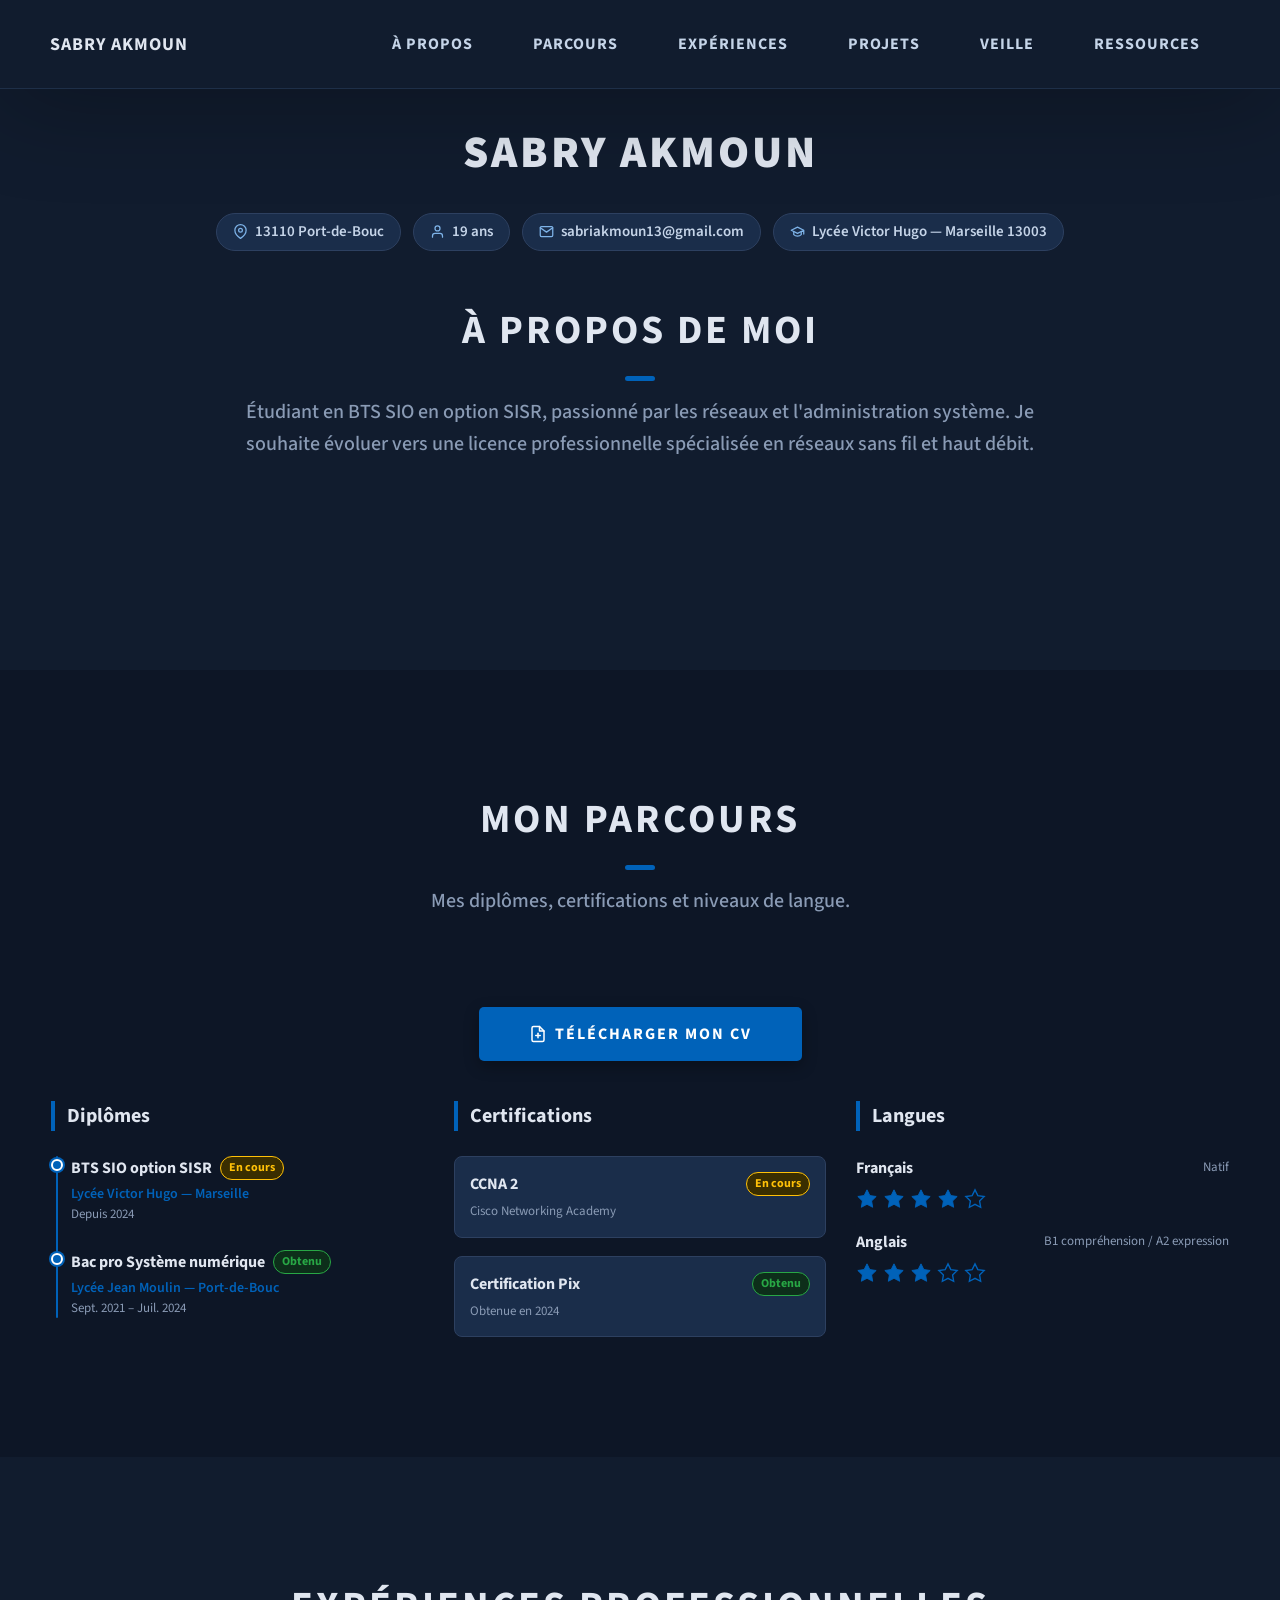
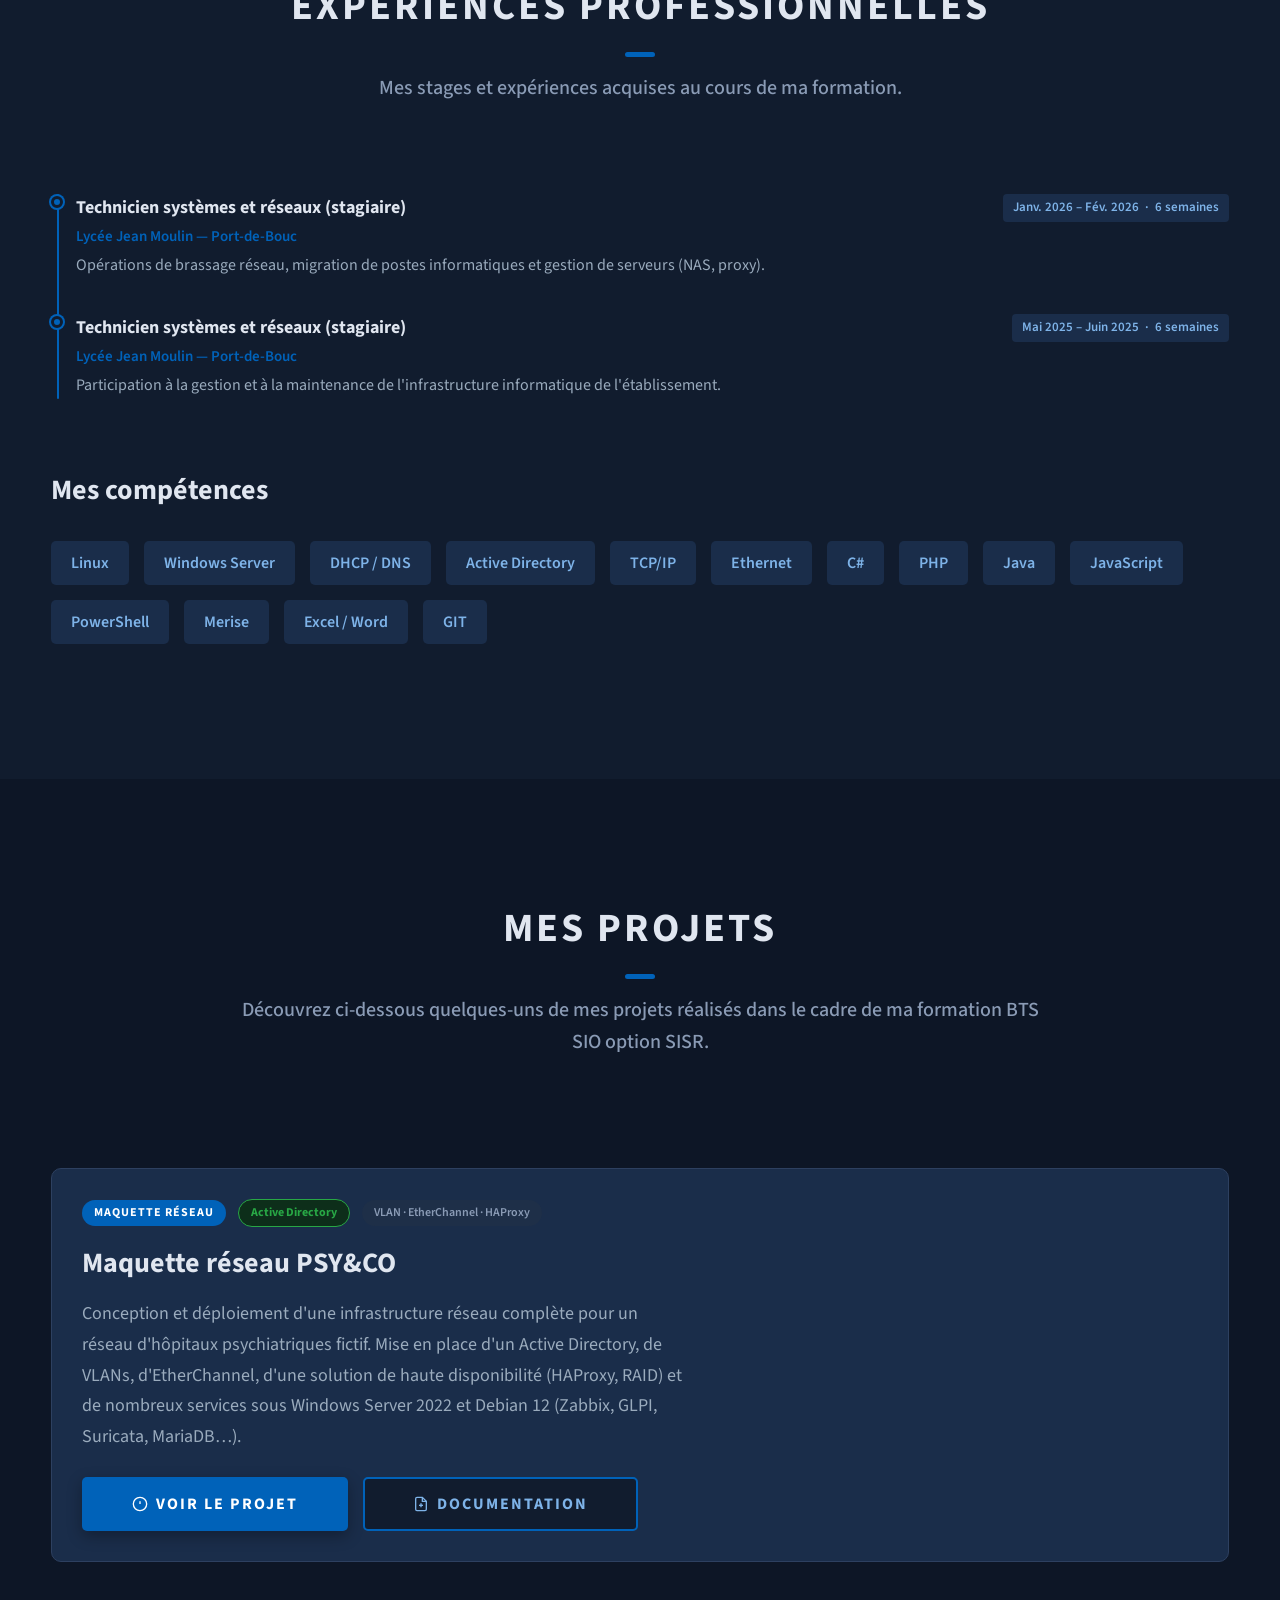
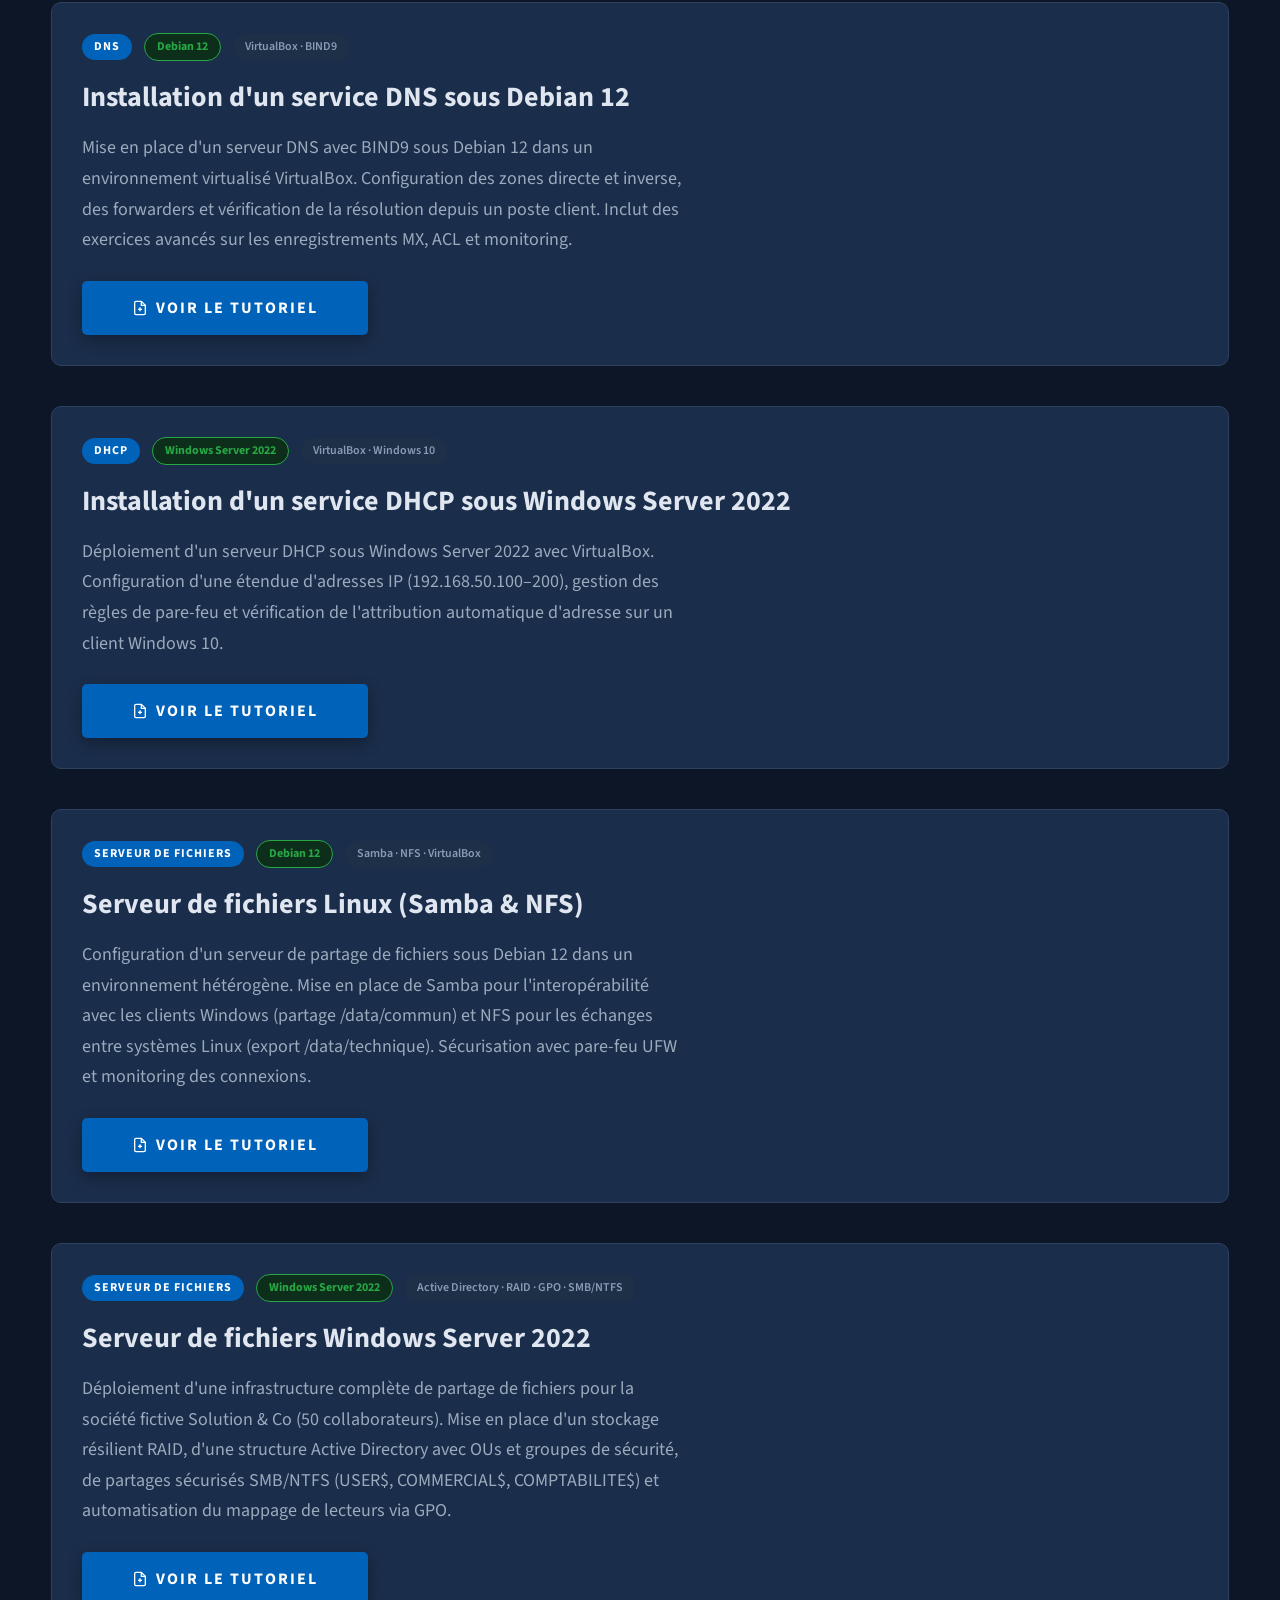
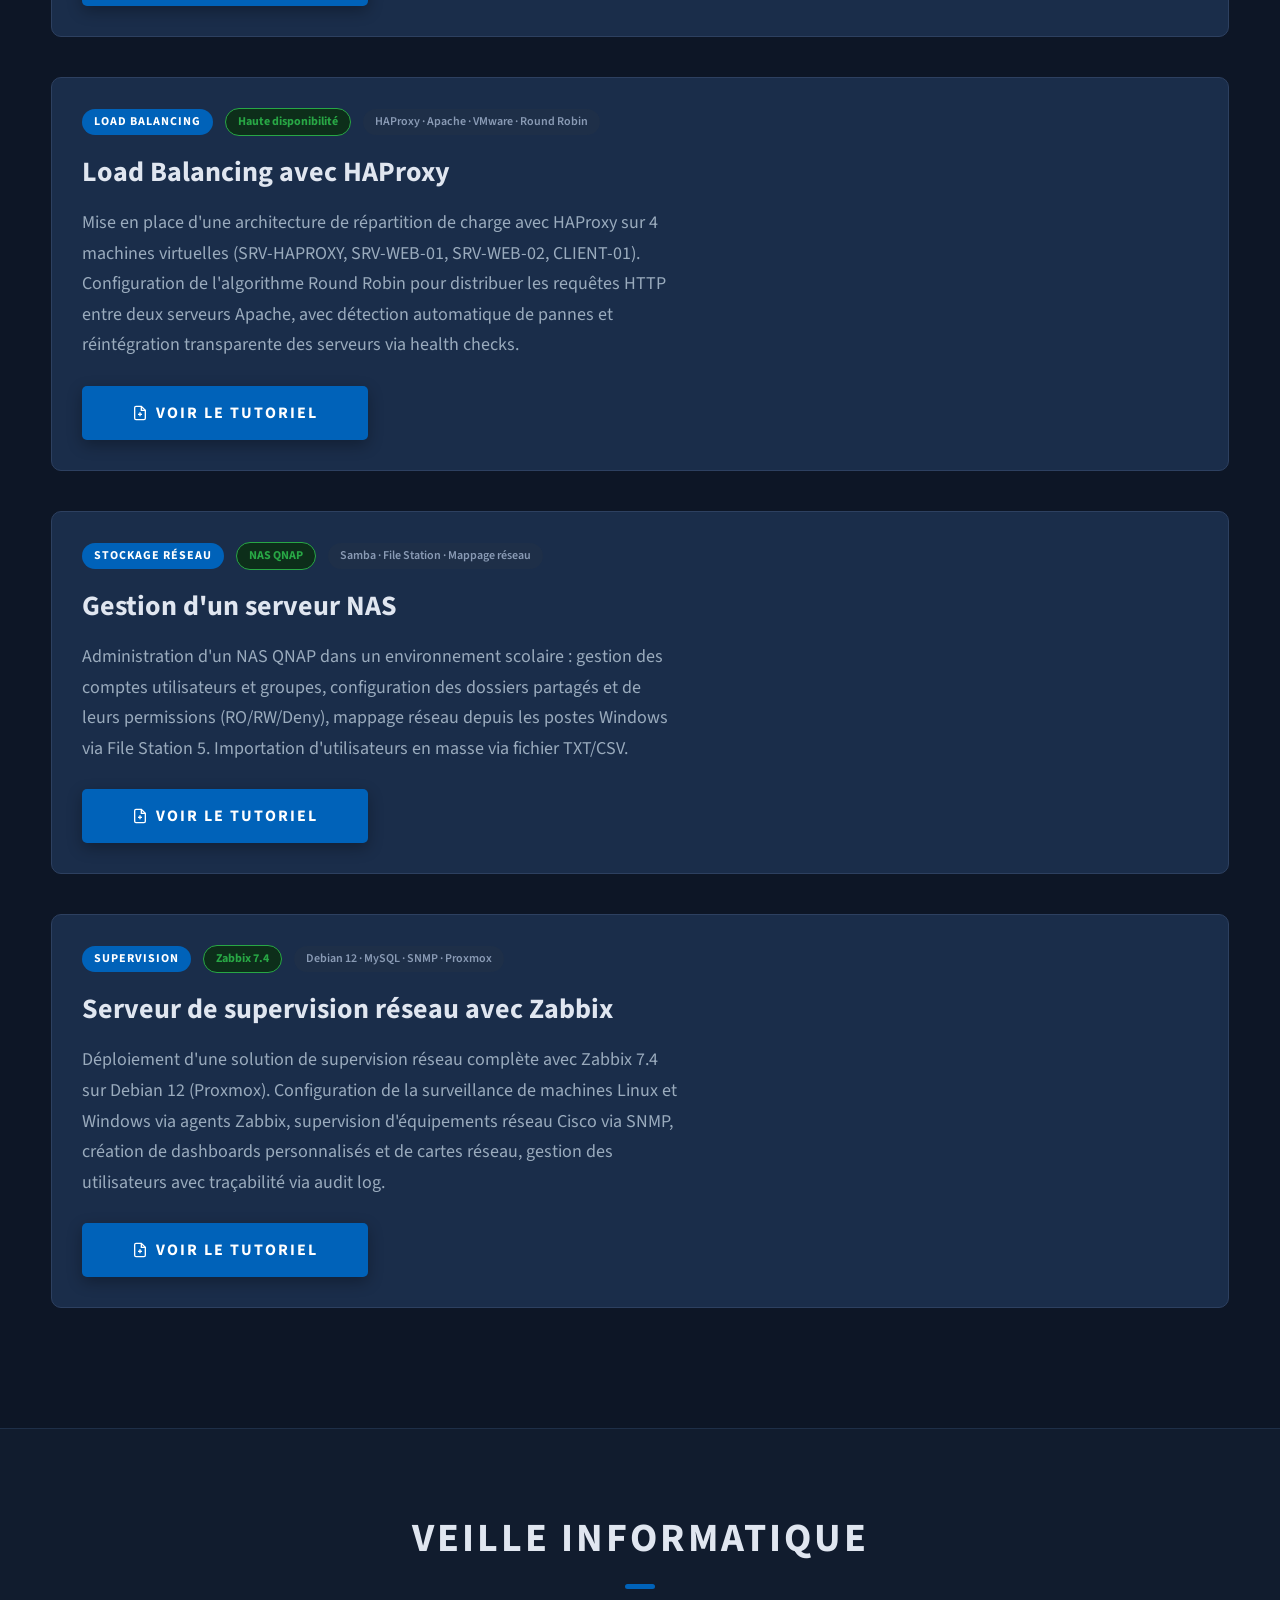
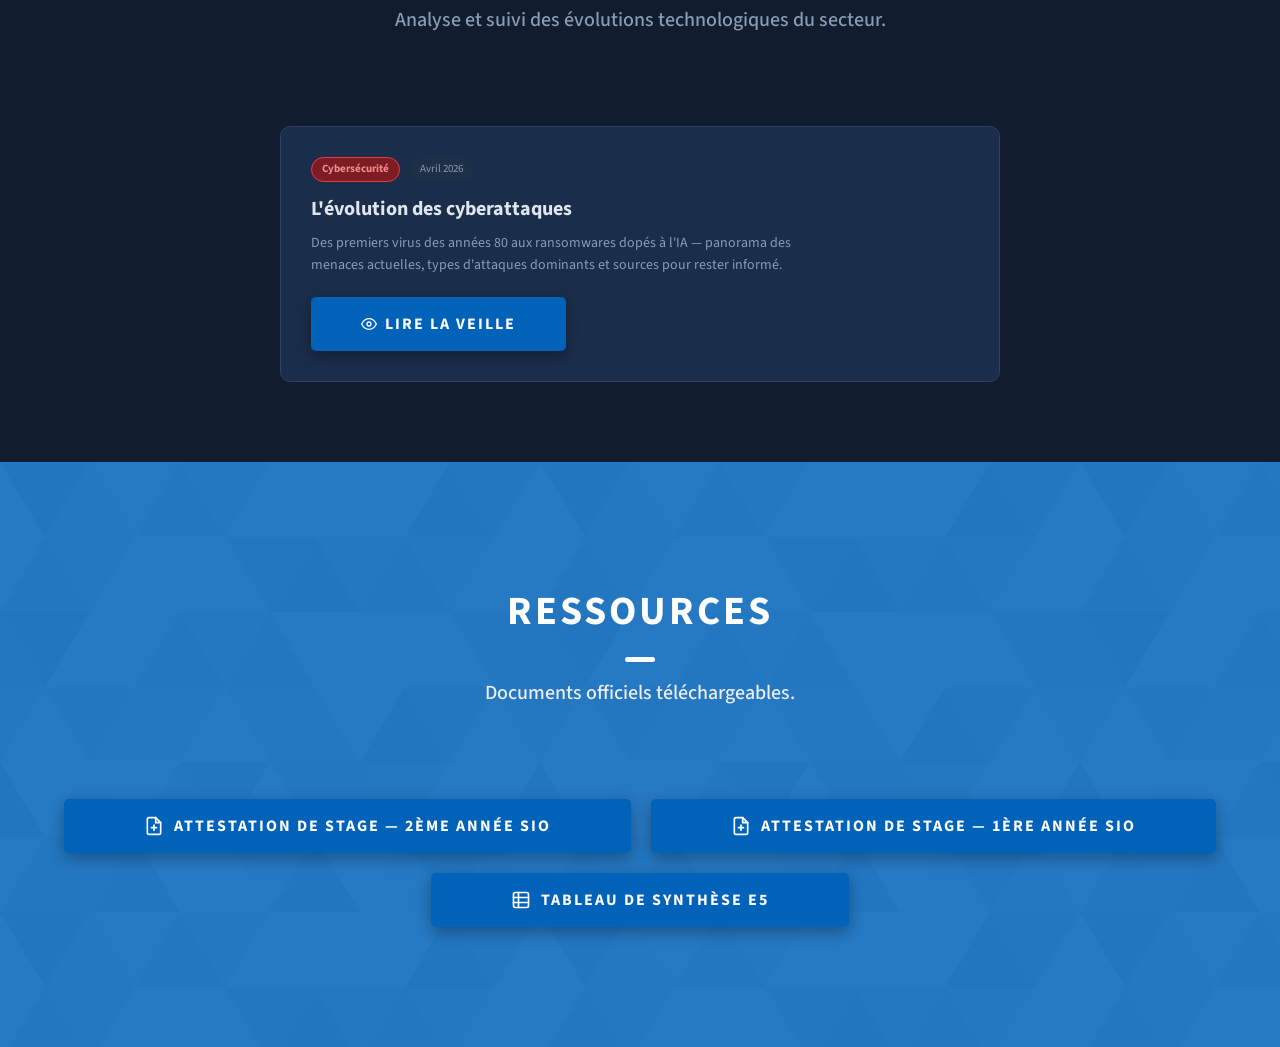
==== commit e92fc1d8: "Add files via upload" ====
--- a/index.html
+++ b/index.html
@@ -6,7 +6,7 @@
     <meta http-equiv="X-UA-Compatible" content="ie=edge" />
     <title>Portfolio de Sabry Akmoun</title>
     <meta name="description" content="Portfolio de Sabry Akmoun" />
-    <link rel="stylesheet" href="css/style.css" />
+    <link rel="stylesheet" href="style.css">
     <link rel="preconnect" href="https://fonts.googleapis.com" />
     <link rel="preconnect" href="https://fonts.gstatic.com" crossorigin />
     <link href="https://fonts.googleapis.com/css2?family=Source+Sans+Pro:wght@400;600;700;900&display=swap" rel="stylesheet" />
@@ -15,9 +15,6 @@
     <header class="header">
       <div class="header__content">
         <div class="header__logo-container">
-          <div class="header__logo-img-cont">
-            <img src="./assets/png/john-doe.png" alt="Logo Sabry Akmoun" class="header__logo-img" />
-          </div>
           <span class="header__logo-sub">Sabry Akmoun</span>
         </div>
         <div class="header__main">
@@ -35,12 +32,15 @@
               <a href="./index.html#projects" class="header__link">Projets</a>
             </li>
             <li class="header__link-wrapper">
-              <a href="./index.html#contact" class="header__link">Contact</a>
+              <a href="./index.html#veille" class="header__link">Veille</a>
+            </li>
+            <li class="header__link-wrapper">
+              <a href="./index.html#contact" class="header__link">Ressources</a>
             </li>
           </ul>
           <div class="header__main-ham-menu-cont">
-            <img src="./assets/svg/ham-menu.svg" alt="menu hamburger" class="header__main-ham-menu" />
-            <img src="./assets/svg/ham-menu-close.svg" alt="fermer le menu" class="header__main-ham-menu-close d-none" />
+            <img src="./ham-menu.svg" alt="menu hamburger" class="header__main-ham-menu" />
+            <img src="./ham-menu-close.svg" alt="fermer le menu" class="header__main-ham-menu-close d-none" />
           </div>
         </div>
       </div>
@@ -51,7 +51,8 @@
             <li class="header__sm-menu-link"><a href="./index.html#parcours">Parcours</a></li>
             <li class="header__sm-menu-link"><a href="./index.html#experiences">Expériences</a></li>
             <li class="header__sm-menu-link"><a href="./index.html#projects">Projets</a></li>
-            <li class="header__sm-menu-link"><a href="./index.html#contact">Contact</a></li>
+            <li class="header__sm-menu-link"><a href="./index.html#veille">Veille</a></li>
+            <li class="header__sm-menu-link"><a href="./index.html#contact">Ressources</a></li>
           </ul>
         </div>
       </div>
@@ -105,7 +106,7 @@
 
         <!-- Bouton CV -->
         <div style="text-align:center; margin-bottom:4rem;">
-          <a href="./assets/CV_Sabry_Akmoun.pdf" target="_blank" class="btn btn--med btn--theme dynamicBgClr" style="display:inline-flex;align-items:center;gap:0.8rem;font-size:1.6rem;">
+          <a href="./CV_Sabry_Akmoun.pdf" target="_blank" class="btn btn--med btn--theme dynamicBgClr" style="display:inline-flex;align-items:center;gap:0.8rem;font-size:1.6rem;">
             <svg xmlns="http://www.w3.org/2000/svg" width="18" height="18" viewBox="0 0 24 24" fill="none" stroke="currentColor" stroke-width="2" stroke-linecap="round" stroke-linejoin="round"><path d="M14 2H6a2 2 0 00-2 2v16a2 2 0 002 2h12a2 2 0 002-2V8z"/><polyline points="14 2 14 8 20 8"/><line x1="12" y1="11" x2="12" y2="17"/><line x1="9" y1="14" x2="15" y2="14"/></svg>
             Télécharger mon CV
           </a>
@@ -240,25 +241,7 @@
             <p style="font-size:1.6rem;color:#9aabbd;line-height:1.7;">Participation à la gestion et à la maintenance de l'infrastructure informatique de l'établissement.</p>
           </div>
 
-          <div style="position:relative;margin-bottom:3.5rem;">
-            <div style="position:absolute;left:-2.5rem;top:0.2rem;width:1.2rem;height:1.2rem;background:#0062b9;border-radius:50%;border:3px solid #111c2e;box-shadow:0 0 0 2px #0062b9;"></div>
-            <div style="display:flex;justify-content:space-between;align-items:flex-start;flex-wrap:wrap;gap:0.5rem;">
-              <h3 style="font-size:1.8rem;font-weight:700;color:#e0e6f0;">Formateur informatique (stagiaire)</h3>
-              <span style="background:#1a2d4a;color:#7eb3e8;font-size:1.3rem;font-weight:600;padding:0.4rem 1rem;border-radius:4px;white-space:nowrap;">Janv. 2024 – Fév. 2024 &nbsp;·&nbsp; 6 semaines</span>
-            </div>
-            <p style="font-size:1.5rem;color:#0062b9;font-weight:600;margin:0.4rem 0;">Espace Public Numérique — Martigues</p>
-            <p style="font-size:1.6rem;color:#9aabbd;line-height:1.7;">Formateur dans l'apprentissage informatique pour les personnes en difficulté.</p>
-          </div>
-
-          <div style="position:relative;">
-            <div style="position:absolute;left:-2.5rem;top:0.2rem;width:1.2rem;height:1.2rem;background:#0062b9;border-radius:50%;border:3px solid #111c2e;box-shadow:0 0 0 2px #0062b9;"></div>
-            <div style="display:flex;justify-content:space-between;align-items:flex-start;flex-wrap:wrap;gap:0.5rem;">
-              <h3 style="font-size:1.8rem;font-weight:700;color:#e0e6f0;">Dépanneur informatique (stagiaire)</h3>
-              <span style="background:#1a2d4a;color:#7eb3e8;font-size:1.3rem;font-weight:600;padding:0.4rem 1rem;border-radius:4px;white-space:nowrap;">Mai 2023 – Juin 2023 &nbsp;·&nbsp; 6 semaines</span>
-            </div>
-            <p style="font-size:1.5rem;color:#0062b9;font-weight:600;margin:0.4rem 0;">Mairie de Martigues — Martigues</p>
-            <p style="font-size:1.6rem;color:#9aabbd;line-height:1.7;">Dépannage informatique pour les services de la ville de Martigues.</p>
-          </div>
+
         </div>
 
         <!-- MES COMPÉTENCES -->
@@ -290,48 +273,199 @@
       <div class="main-container">
         <h2 class="heading heading-sec heading-sec__mb-bg">
           <span class="heading-sec__main">Mes Projets</span>
-          <span class="heading-sec__sub">Découvrez ci-dessous quelques-uns de mes projets réalisés dans le cadre de ma formation et de mes expériences personnelles.</span>
+          <span class="heading-sec__sub">Découvrez ci-dessous quelques-uns de mes projets réalisés dans le cadre de ma formation BTS SIO option SISR.</span>
         </h2>
         <div class="projects__content">
-          <div class="projects__row">
-            <div class="projects__row-img-cont"><img src="./assets/jpeg/project-mockup-example.jpeg" alt="Capture du projet" class="projects__row-img" loading="lazy" /></div>
-            <div class="projects__row-content">
-              <h3 class="projects__row-content-title">Projet 1</h3>
-              <p class="projects__row-content-desc">Lorem ipsum dolor sit amet consectetur adipisicing elit. Hic facilis tempora, explicabo quae quod deserunt eius sapiente praesentium.</p>
-              <a href="./project-1.html" class="btn btn--med btn--theme dynamicBgClr" target="_blank">Étude de cas</a>
-            </div>
-          </div>
-          <div class="projects__row">
-            <div class="projects__row-img-cont"><img src="./assets/jpeg/project-mockup-example.jpeg" alt="Capture du projet" class="projects__row-img" loading="lazy" /></div>
-            <div class="projects__row-content">
-              <h3 class="projects__row-content-title">Projet 2</h3>
-              <p class="projects__row-content-desc">Lorem ipsum dolor sit amet consectetur adipisicing elit. Hic facilis tempora, explicabo quae quod deserunt eius sapiente praesentium.</p>
-              <a href="./project-2.html" class="btn btn--med btn--theme dynamicBgClr" target="_blank">Étude de cas</a>
-            </div>
-          </div>
-          <div class="projects__row">
-            <div class="projects__row-img-cont"><img src="./assets/jpeg/project-mockup-example.jpeg" alt="Capture du projet" class="projects__row-img" loading="lazy" /></div>
-            <div class="projects__row-content">
-              <h3 class="projects__row-content-title">Projet 3</h3>
-              <p class="projects__row-content-desc">Lorem ipsum dolor sit amet consectetur adipisicing elit. Hic facilis tempora, explicabo quae quod deserunt eius sapiente praesentium.</p>
-              <a href="./project-3.html" class="btn btn--med btn--theme dynamicBgClr" target="_blank">Étude de cas</a>
-            </div>
-          </div>
-        </div>
-      </div>
-    </section>
-
-    <!-- CONTACT -->
+
+          <!-- Projet PSY&CO -->
+          <div style="background:#1a2d4a;border-radius:1rem;padding:3rem;margin-bottom:4rem;border:1px solid #2d4060;">
+            <div style="display:flex;align-items:center;gap:1.2rem;margin-bottom:1.5rem;flex-wrap:wrap;">
+              <span style="background:#0062b9;color:#fff;font-size:1.2rem;font-weight:700;padding:0.4rem 1.2rem;border-radius:20px;text-transform:uppercase;letter-spacing:1px;">Maquette réseau</span>
+              <span style="background:#0d2e1a;color:#28a745;font-size:1.2rem;font-weight:700;padding:0.4rem 1.2rem;border-radius:20px;border:1px solid #28a745;">Active Directory</span>
+              <span style="background:#1e2f48;color:#8a9bb5;font-size:1.2rem;font-weight:600;padding:0.4rem 1.2rem;border-radius:20px;">VLAN · EtherChannel · HAProxy</span>
+            </div>
+            <h3 class="projects__row-content-title" style="margin-bottom:1.5rem;">Maquette réseau PSY&amp;CO</h3>
+            <p class="projects__row-content-desc" style="margin-bottom:2.5rem;">Conception et déploiement d'une infrastructure réseau complète pour un réseau d'hôpitaux psychiatriques fictif. Mise en place d'un Active Directory, de VLANs, d'EtherChannel, d'une solution de haute disponibilité (HAProxy, RAID) et de nombreux services sous Windows Server 2022 et Debian 12 (Zabbix, GLPI, Suricata, MariaDB…).</p>
+            <div style="display:flex;gap:1.5rem;flex-wrap:wrap;align-items:center;">
+              <a href="./projet-psyandco.html" class="btn btn--med btn--theme dynamicBgClr" style="display:inline-flex;align-items:center;gap:0.8rem;">
+                <svg xmlns="http://www.w3.org/2000/svg" width="16" height="16" viewBox="0 0 24 24" fill="none" stroke="currentColor" stroke-width="2"><circle cx="12" cy="12" r="10"/><line x1="12" y1="8" x2="12" y2="12"/><line x1="12" y1="16" x2="12.01" y2="16"/></svg>
+                Voir le projet
+              </a>
+              <a href="./DOC_technique_PSYANDCO.pdf" target="_blank" class="btn btn--med btn--theme-inv" style="display:inline-flex;align-items:center;gap:0.8rem;">
+                <svg xmlns="http://www.w3.org/2000/svg" width="16" height="16" viewBox="0 0 24 24" fill="none" stroke="currentColor" stroke-width="2"><path d="M14 2H6a2 2 0 00-2 2v16a2 2 0 002 2h12a2 2 0 002-2V8z"/><polyline points="14 2 14 8 20 8"/><line x1="12" y1="11" x2="12" y2="17"/><line x1="9" y1="14" x2="15" y2="14"/></svg>
+                Documentation
+              </a>
+            </div>
+          </div>
+
+          <!-- Projet DNS Debian 12 -->
+          <div style="background:#1a2d4a;border-radius:1rem;padding:3rem;margin-bottom:4rem;border:1px solid #2d4060;">
+            <div style="display:flex;align-items:center;gap:1.2rem;margin-bottom:1.5rem;flex-wrap:wrap;">
+              <span style="background:#0062b9;color:#fff;font-size:1.2rem;font-weight:700;padding:0.4rem 1.2rem;border-radius:20px;text-transform:uppercase;letter-spacing:1px;">DNS</span>
+              <span style="background:#0d2e1a;color:#28a745;font-size:1.2rem;font-weight:700;padding:0.4rem 1.2rem;border-radius:20px;border:1px solid #28a745;">Debian 12</span>
+              <span style="background:#1e2f48;color:#8a9bb5;font-size:1.2rem;font-weight:600;padding:0.4rem 1.2rem;border-radius:20px;">VirtualBox · BIND9</span>
+            </div>
+            <h3 class="projects__row-content-title" style="margin-bottom:1.5rem;">Installation d'un service DNS sous Debian 12</h3>
+            <p class="projects__row-content-desc" style="margin-bottom:2.5rem;">Mise en place d'un serveur DNS avec BIND9 sous Debian 12 dans un environnement virtualisé VirtualBox. Configuration des zones directe et inverse, des forwarders et vérification de la résolution depuis un poste client. Inclut des exercices avancés sur les enregistrements MX, ACL et monitoring.</p>
+            <div style="display:flex;gap:1.5rem;flex-wrap:wrap;align-items:center;">
+              <a href="./Tuto_DNS_DEBIAN_12.pdf" class="btn btn--med btn--theme dynamicBgClr" target="_blank" style="display:inline-flex;align-items:center;gap:0.8rem;">
+                <svg xmlns="http://www.w3.org/2000/svg" width="16" height="16" viewBox="0 0 24 24" fill="none" stroke="currentColor" stroke-width="2"><path d="M14 2H6a2 2 0 00-2 2v16a2 2 0 002 2h12a2 2 0 002-2V8z"/><polyline points="14 2 14 8 20 8"/><line x1="12" y1="11" x2="12" y2="17"/><line x1="9" y1="14" x2="15" y2="14"/></svg>
+                Voir le tutoriel
+              </a>
+            </div>
+          </div>
+
+          <!-- Projet DHCP Windows Server -->
+          <div style="background:#1a2d4a;border-radius:1rem;padding:3rem;margin-bottom:4rem;border:1px solid #2d4060;">
+            <div style="display:flex;align-items:center;gap:1.2rem;margin-bottom:1.5rem;flex-wrap:wrap;">
+              <span style="background:#0062b9;color:#fff;font-size:1.2rem;font-weight:700;padding:0.4rem 1.2rem;border-radius:20px;text-transform:uppercase;letter-spacing:1px;">DHCP</span>
+              <span style="background:#0d2e1a;color:#28a745;font-size:1.2rem;font-weight:700;padding:0.4rem 1.2rem;border-radius:20px;border:1px solid #28a745;">Windows Server 2022</span>
+              <span style="background:#1e2f48;color:#8a9bb5;font-size:1.2rem;font-weight:600;padding:0.4rem 1.2rem;border-radius:20px;">VirtualBox · Windows 10</span>
+            </div>
+            <h3 class="projects__row-content-title" style="margin-bottom:1.5rem;">Installation d'un service DHCP sous Windows Server 2022</h3>
+            <p class="projects__row-content-desc" style="margin-bottom:2.5rem;">Déploiement d'un serveur DHCP sous Windows Server 2022 avec VirtualBox. Configuration d'une étendue d'adresses IP (192.168.50.100–200), gestion des règles de pare-feu et vérification de l'attribution automatique d'adresse sur un client Windows 10.</p>
+            <div style="display:flex;gap:1.5rem;flex-wrap:wrap;align-items:center;">
+              <a href="./Tuto_DHCP.pdf" class="btn btn--med btn--theme dynamicBgClr" target="_blank" style="display:inline-flex;align-items:center;gap:0.8rem;">
+                <svg xmlns="http://www.w3.org/2000/svg" width="16" height="16" viewBox="0 0 24 24" fill="none" stroke="currentColor" stroke-width="2"><path d="M14 2H6a2 2 0 00-2 2v16a2 2 0 002 2h12a2 2 0 002-2V8z"/><polyline points="14 2 14 8 20 8"/><line x1="12" y1="11" x2="12" y2="17"/><line x1="9" y1="14" x2="15" y2="14"/></svg>
+                Voir le tutoriel
+              </a>
+            </div>
+          </div>
+
+          <!-- Projet Serveur de fichiers Linux -->
+          <div style="background:#1a2d4a;border-radius:1rem;padding:3rem;margin-bottom:4rem;border:1px solid #2d4060;">
+            <div style="display:flex;align-items:center;gap:1.2rem;margin-bottom:1.5rem;flex-wrap:wrap;">
+              <span style="background:#0062b9;color:#fff;font-size:1.2rem;font-weight:700;padding:0.4rem 1.2rem;border-radius:20px;text-transform:uppercase;letter-spacing:1px;">Serveur de fichiers</span>
+              <span style="background:#0d2e1a;color:#28a745;font-size:1.2rem;font-weight:700;padding:0.4rem 1.2rem;border-radius:20px;border:1px solid #28a745;">Debian 12</span>
+              <span style="background:#1e2f48;color:#8a9bb5;font-size:1.2rem;font-weight:600;padding:0.4rem 1.2rem;border-radius:20px;">Samba · NFS · VirtualBox</span>
+            </div>
+            <h3 class="projects__row-content-title" style="margin-bottom:1.5rem;">Serveur de fichiers Linux (Samba &amp; NFS)</h3>
+            <p class="projects__row-content-desc" style="margin-bottom:2.5rem;">Configuration d'un serveur de partage de fichiers sous Debian 12 dans un environnement hétérogène. Mise en place de Samba pour l'interopérabilité avec les clients Windows (partage /data/commun) et NFS pour les échanges entre systèmes Linux (export /data/technique). Sécurisation avec pare-feu UFW et monitoring des connexions.</p>
+            <div style="display:flex;gap:1.5rem;flex-wrap:wrap;align-items:center;">
+              <a href="./Tuto_Serveur_de_fichier_Linux.pdf" class="btn btn--med btn--theme dynamicBgClr" target="_blank" style="display:inline-flex;align-items:center;gap:0.8rem;">
+                <svg xmlns="http://www.w3.org/2000/svg" width="16" height="16" viewBox="0 0 24 24" fill="none" stroke="currentColor" stroke-width="2"><path d="M14 2H6a2 2 0 00-2 2v16a2 2 0 002 2h12a2 2 0 002-2V8z"/><polyline points="14 2 14 8 20 8"/><line x1="12" y1="11" x2="12" y2="17"/><line x1="9" y1="14" x2="15" y2="14"/></svg>
+                Voir le tutoriel
+              </a>
+            </div>
+          </div>
+
+          <!-- Projet Serveur de fichiers Windows Server -->
+          <div style="background:#1a2d4a;border-radius:1rem;padding:3rem;margin-bottom:4rem;border:1px solid #2d4060;">
+            <div style="display:flex;align-items:center;gap:1.2rem;margin-bottom:1.5rem;flex-wrap:wrap;">
+              <span style="background:#0062b9;color:#fff;font-size:1.2rem;font-weight:700;padding:0.4rem 1.2rem;border-radius:20px;text-transform:uppercase;letter-spacing:1px;">Serveur de fichiers</span>
+              <span style="background:#0d2e1a;color:#28a745;font-size:1.2rem;font-weight:700;padding:0.4rem 1.2rem;border-radius:20px;border:1px solid #28a745;">Windows Server 2022</span>
+              <span style="background:#1e2f48;color:#8a9bb5;font-size:1.2rem;font-weight:600;padding:0.4rem 1.2rem;border-radius:20px;">Active Directory · RAID · GPO · SMB/NTFS</span>
+            </div>
+            <h3 class="projects__row-content-title" style="margin-bottom:1.5rem;">Serveur de fichiers Windows Server 2022</h3>
+            <p class="projects__row-content-desc" style="margin-bottom:2.5rem;">Déploiement d'une infrastructure complète de partage de fichiers pour la société fictive Solution &amp; Co (50 collaborateurs). Mise en place d'un stockage résilient RAID, d'une structure Active Directory avec OUs et groupes de sécurité, de partages sécurisés SMB/NTFS (USER$, COMMERCIAL$, COMPTABILITE$) et automatisation du mappage de lecteurs via GPO.</p>
+            <div style="display:flex;gap:1.5rem;flex-wrap:wrap;align-items:center;">
+              <a href="./Tuto_Serveur_de_fichier_WS.pdf" class="btn btn--med btn--theme dynamicBgClr" target="_blank" style="display:inline-flex;align-items:center;gap:0.8rem;">
+                <svg xmlns="http://www.w3.org/2000/svg" width="16" height="16" viewBox="0 0 24 24" fill="none" stroke="currentColor" stroke-width="2"><path d="M14 2H6a2 2 0 00-2 2v16a2 2 0 002 2h12a2 2 0 002-2V8z"/><polyline points="14 2 14 8 20 8"/><line x1="12" y1="11" x2="12" y2="17"/><line x1="9" y1="14" x2="15" y2="14"/></svg>
+                Voir le tutoriel
+              </a>
+            </div>
+          </div>
+
+          <!-- Projet Load Balancing HAProxy -->
+          <div style="background:#1a2d4a;border-radius:1rem;padding:3rem;margin-bottom:4rem;border:1px solid #2d4060;">
+            <div style="display:flex;align-items:center;gap:1.2rem;margin-bottom:1.5rem;flex-wrap:wrap;">
+              <span style="background:#0062b9;color:#fff;font-size:1.2rem;font-weight:700;padding:0.4rem 1.2rem;border-radius:20px;text-transform:uppercase;letter-spacing:1px;">Load Balancing</span>
+              <span style="background:#0d2e1a;color:#28a745;font-size:1.2rem;font-weight:700;padding:0.4rem 1.2rem;border-radius:20px;border:1px solid #28a745;">Haute disponibilité</span>
+              <span style="background:#1e2f48;color:#8a9bb5;font-size:1.2rem;font-weight:600;padding:0.4rem 1.2rem;border-radius:20px;">HAProxy · Apache · VMware · Round Robin</span>
+            </div>
+            <h3 class="projects__row-content-title" style="margin-bottom:1.5rem;">Load Balancing avec HAProxy</h3>
+            <p class="projects__row-content-desc" style="margin-bottom:2.5rem;">Mise en place d'une architecture de répartition de charge avec HAProxy sur 4 machines virtuelles (SRV-HAPROXY, SRV-WEB-01, SRV-WEB-02, CLIENT-01). Configuration de l'algorithme Round Robin pour distribuer les requêtes HTTP entre deux serveurs Apache, avec détection automatique de pannes et réintégration transparente des serveurs via health checks.</p>
+            <div style="display:flex;gap:1.5rem;flex-wrap:wrap;align-items:center;">
+              <a href="./Tuto_HA_Proxy.pdf" class="btn btn--med btn--theme dynamicBgClr" target="_blank" style="display:inline-flex;align-items:center;gap:0.8rem;">
+                <svg xmlns="http://www.w3.org/2000/svg" width="16" height="16" viewBox="0 0 24 24" fill="none" stroke="currentColor" stroke-width="2"><path d="M14 2H6a2 2 0 00-2 2v16a2 2 0 002 2h12a2 2 0 002-2V8z"/><polyline points="14 2 14 8 20 8"/><line x1="12" y1="11" x2="12" y2="17"/><line x1="9" y1="14" x2="15" y2="14"/></svg>
+                Voir le tutoriel
+              </a>
+            </div>
+          </div>
+
+          <!-- Projet Gestion NAS -->
+          <div style="background:#1a2d4a;border-radius:1rem;padding:3rem;margin-bottom:4rem;border:1px solid #2d4060;">
+            <div style="display:flex;align-items:center;gap:1.2rem;margin-bottom:1.5rem;flex-wrap:wrap;">
+              <span style="background:#0062b9;color:#fff;font-size:1.2rem;font-weight:700;padding:0.4rem 1.2rem;border-radius:20px;text-transform:uppercase;letter-spacing:1px;">Stockage réseau</span>
+              <span style="background:#0d2e1a;color:#28a745;font-size:1.2rem;font-weight:700;padding:0.4rem 1.2rem;border-radius:20px;border:1px solid #28a745;">NAS QNAP</span>
+              <span style="background:#1e2f48;color:#8a9bb5;font-size:1.2rem;font-weight:600;padding:0.4rem 1.2rem;border-radius:20px;">Samba · File Station · Mappage réseau</span>
+            </div>
+            <h3 class="projects__row-content-title" style="margin-bottom:1.5rem;">Gestion d'un serveur NAS</h3>
+            <p class="projects__row-content-desc" style="margin-bottom:2.5rem;">Administration d'un NAS QNAP dans un environnement scolaire : gestion des comptes utilisateurs et groupes, configuration des dossiers partagés et de leurs permissions (RO/RW/Deny), mappage réseau depuis les postes Windows via File Station 5. Importation d'utilisateurs en masse via fichier TXT/CSV.</p>
+            <div style="display:flex;gap:1.5rem;flex-wrap:wrap;align-items:center;">
+              <a href="./Tuto_NAS.pdf" class="btn btn--med btn--theme dynamicBgClr" target="_blank" style="display:inline-flex;align-items:center;gap:0.8rem;">
+                <svg xmlns="http://www.w3.org/2000/svg" width="16" height="16" viewBox="0 0 24 24" fill="none" stroke="currentColor" stroke-width="2"><path d="M14 2H6a2 2 0 00-2 2v16a2 2 0 002 2h12a2 2 0 002-2V8z"/><polyline points="14 2 14 8 20 8"/><line x1="12" y1="11" x2="12" y2="17"/><line x1="9" y1="14" x2="15" y2="14"/></svg>
+                Voir le tutoriel
+              </a>
+            </div>
+          </div>
+
+          <!-- Projet Serveur de supervision Zabbix -->
+          <div style="background:#1a2d4a;border-radius:1rem;padding:3rem;margin-bottom:0;border:1px solid #2d4060;">
+            <div style="display:flex;align-items:center;gap:1.2rem;margin-bottom:1.5rem;flex-wrap:wrap;">
+              <span style="background:#0062b9;color:#fff;font-size:1.2rem;font-weight:700;padding:0.4rem 1.2rem;border-radius:20px;text-transform:uppercase;letter-spacing:1px;">Supervision</span>
+              <span style="background:#0d2e1a;color:#28a745;font-size:1.2rem;font-weight:700;padding:0.4rem 1.2rem;border-radius:20px;border:1px solid #28a745;">Zabbix 7.4</span>
+              <span style="background:#1e2f48;color:#8a9bb5;font-size:1.2rem;font-weight:600;padding:0.4rem 1.2rem;border-radius:20px;">Debian 12 · MySQL · SNMP · Proxmox</span>
+            </div>
+            <h3 class="projects__row-content-title" style="margin-bottom:1.5rem;">Serveur de supervision réseau avec Zabbix</h3>
+            <p class="projects__row-content-desc" style="margin-bottom:2.5rem;">Déploiement d'une solution de supervision réseau complète avec Zabbix 7.4 sur Debian 12 (Proxmox). Configuration de la surveillance de machines Linux et Windows via agents Zabbix, supervision d'équipements réseau Cisco via SNMP, création de dashboards personnalisés et de cartes réseau, gestion des utilisateurs avec traçabilité via audit log.</p>
+            <div style="display:flex;gap:1.5rem;flex-wrap:wrap;align-items:center;">
+              <a href="./Tuto_Serveur_de_supervision.pdf" class="btn btn--med btn--theme dynamicBgClr" target="_blank" style="display:inline-flex;align-items:center;gap:0.8rem;">
+                <svg xmlns="http://www.w3.org/2000/svg" width="16" height="16" viewBox="0 0 24 24" fill="none" stroke="currentColor" stroke-width="2"><path d="M14 2H6a2 2 0 00-2 2v16a2 2 0 002 2h12a2 2 0 002-2V8z"/><polyline points="14 2 14 8 20 8"/><line x1="12" y1="11" x2="12" y2="17"/><line x1="9" y1="14" x2="15" y2="14"/></svg>
+                Voir le tutoriel
+              </a>
+            </div>
+          </div>
+
+        </div>
+      </div>
+    </section>
+
+    <!-- VEILLE INFORMATIQUE -->
+    <section id="veille" style="background:#111c2e;padding:8rem 0;border-top:1px solid #1e2f48;">
+      <div class="main-container">
+        <h2 class="heading heading-sec heading-sec__mb-med">
+          <span class="heading-sec__main">Veille informatique</span>
+          <span class="heading-sec__sub">Analyse et suivi des évolutions technologiques du secteur.</span>
+        </h2>
+        <div style="max-width:72rem;margin:0 auto;">
+          <div style="background:#1a2d4a;border-radius:1rem;padding:3rem;border:1px solid #2d4060;display:flex;align-items:center;justify-content:space-between;flex-wrap:wrap;gap:2rem;">
+            <div>
+              <div style="display:flex;align-items:center;gap:1rem;margin-bottom:1.2rem;flex-wrap:wrap;">
+                <span style="background:#7d1c23;color:#f28b8b;font-size:1.1rem;font-weight:700;padding:0.3rem 1rem;border-radius:20px;border:1px solid #e63946;">Cybersécurité</span>
+                <span style="background:#1e2f48;color:#8a9bb5;font-size:1.1rem;padding:0.3rem 1rem;border-radius:20px;">Avril 2026</span>
+              </div>
+              <h3 style="font-size:2rem;font-weight:700;color:#e0e6f0;margin-bottom:0.8rem;">L'évolution des cyberattaques</h3>
+              <p style="font-size:1.4rem;color:#8a9bb5;line-height:1.6;max-width:50rem;">Des premiers virus des années 80 aux ransomwares dopés à l'IA — panorama des menaces actuelles, types d'attaques dominants et sources pour rester informé.</p>
+            </div>
+            <a href="./veille_cybersecurite.html" target="_blank" class="btn btn--med btn--theme dynamicBgClr" style="display:inline-flex;align-items:center;gap:0.8rem;white-space:nowrap;flex-shrink:0;">
+              <svg xmlns="http://www.w3.org/2000/svg" width="16" height="16" viewBox="0 0 24 24" fill="none" stroke="currentColor" stroke-width="2"><path d="M1 12s4-8 11-8 11 8 11 8-4 8-11 8-11-8-11-8z"/><circle cx="12" cy="12" r="3"/></svg>
+              Lire la veille
+            </a>
+          </div>
+        </div>
+      </div>
+    </section>
+
+    <!-- RESSOURCES -->
     <section id="contact" class="contact sec-pad dynamicBg">
       <div class="main-container">
         <h2 class="heading heading-sec heading-sec__mb-med">
-          <span class="heading-sec__main heading-sec__main--lt">Contact</span>
-          <span class="heading-sec__sub heading-sec__sub--lt">Vous avez une question ? Cliquez sur le bouton ci-dessous pour m'envoyer un mail directement.</span>
-        </h2>
-        <div style="text-align:center;">
-          <a href="mailto:sabriakmoun13@gmail.com?subject=Prise%20de%20contact&body=Bonjour%20Sabry%2C%0A%0A" class="btn btn--bg" style="display:inline-flex;align-items:center;gap:1rem;font-size:1.8rem;">
-            <svg xmlns="http://www.w3.org/2000/svg" width="20" height="20" viewBox="0 0 24 24" fill="none" stroke="currentColor" stroke-width="2" stroke-linecap="round" stroke-linejoin="round"><path d="M4 4h16c1.1 0 2 .9 2 2v12c0 1.1-.9 2-2 2H4c-1.1 0-2-.9-2-2V6c0-1.1.9-2 2-2z"/><polyline points="22,6 12,13 2,6"/></svg>
-            Me contacter par mail
+          <span class="heading-sec__main heading-sec__main--lt">Ressources</span>
+          <span class="heading-sec__sub heading-sec__sub--lt">Documents officiels téléchargeables.</span>
+        </h2>
+        <div style="display:flex;flex-wrap:wrap;justify-content:center;gap:2rem;">
+          <a href="./Attestation_de_stage_2SIO.pdf" target="_blank" class="btn btn--bg" style="display:inline-flex;align-items:center;gap:1rem;font-size:1.6rem;">
+            <svg xmlns="http://www.w3.org/2000/svg" width="20" height="20" viewBox="0 0 24 24" fill="none" stroke="currentColor" stroke-width="2" stroke-linecap="round" stroke-linejoin="round"><path d="M14 2H6a2 2 0 00-2 2v16a2 2 0 002 2h12a2 2 0 002-2V8z"/><polyline points="14 2 14 8 20 8"/><line x1="12" y1="11" x2="12" y2="17"/><line x1="9" y1="14" x2="15" y2="14"/></svg>
+            Attestation de stage — 2ème année SIO
+          </a>
+          <a href="./Attestation_de_stage_1SIO.pdf" target="_blank" class="btn btn--bg" style="display:inline-flex;align-items:center;gap:1rem;font-size:1.6rem;">
+            <svg xmlns="http://www.w3.org/2000/svg" width="20" height="20" viewBox="0 0 24 24" fill="none" stroke="currentColor" stroke-width="2" stroke-linecap="round" stroke-linejoin="round"><path d="M14 2H6a2 2 0 00-2 2v16a2 2 0 002 2h12a2 2 0 002-2V8z"/><polyline points="14 2 14 8 20 8"/><line x1="12" y1="11" x2="12" y2="17"/><line x1="9" y1="14" x2="15" y2="14"/></svg>
+            Attestation de stage — 1ère année SIO
+          </a>
+          <a href="./Tableau_synthese_E5.xlsx" target="_blank" class="btn btn--bg" style="display:inline-flex;align-items:center;gap:1rem;font-size:1.6rem;">
+            <svg xmlns="http://www.w3.org/2000/svg" width="20" height="20" viewBox="0 0 24 24" fill="none" stroke="currentColor" stroke-width="2" stroke-linecap="round" stroke-linejoin="round"><rect x="3" y="3" width="18" height="18" rx="2"/><path d="M3 9h18M3 15h18M9 3v18"/></svg>
+            Tableau de synthèse E5
           </a>
         </div>
       </div>
--- a/style.css
+++ b/style.css
@@ -0,0 +1,570 @@
+/* =========================================
+   PORTFOLIO SABRY AKMOUN — CSS COMPLET
+   ========================================= */
+
+/* RESET */
+*, *::after, *::before {
+  margin: 0;
+  padding: 0;
+  box-sizing: inherit;
+  font-family: inherit;
+}
+
+html {
+  font-size: 62.5%;
+  scroll-behavior: smooth;
+}
+@media only screen and (max-width: 75em) { html { font-size: 59%; } }
+@media only screen and (max-width: 56.25em) { html { font-size: 56%; } }
+@media only screen and (min-width: 112.5em) { html { font-size: 65%; } }
+
+body {
+  box-sizing: border-box;
+  position: relative;
+  line-height: 1.5;
+  font-family: 'Source Sans Pro', sans-serif;
+  overflow-x: hidden;
+  overflow-y: scroll;
+  background: #0d1626;
+  color: #e0e6f0;
+}
+
+a { text-decoration: none; color: inherit; }
+li { list-style: none; }
+input:focus, button:focus, a:focus, textarea:focus { outline: none; }
+button { border: none; cursor: pointer; }
+textarea { resize: none; }
+
+/* =========================================
+   TYPOGRAPHIE
+   ========================================= */
+.heading-primary {
+  font-size: 6rem;
+  text-transform: uppercase;
+  letter-spacing: 3px;
+  text-align: center;
+  color: #e0e6f0;
+}
+@media only screen and (max-width: 37.5em) { .heading-primary { font-size: 4.5rem; } }
+
+.heading-sec__mb-bg { margin-bottom: 11rem; }
+@media only screen and (max-width: 56.25em) { .heading-sec__mb-bg { margin-bottom: 8rem; } }
+
+.heading-sec__mb-med { margin-bottom: 9rem; }
+@media only screen and (max-width: 56.25em) { .heading-sec__mb-med { margin-bottom: 8rem; } }
+
+.heading-sec__main {
+  display: block;
+  font-size: 4rem;
+  text-transform: uppercase;
+  letter-spacing: 3px;
+  text-align: center;
+  margin-bottom: 3.5rem;
+  position: relative;
+  color: #e0e6f0;
+}
+.heading-sec__main--lt { color: #fff; }
+.heading-sec__main--lt::after { content: ''; background: #fff !important; }
+.heading-sec__main::after {
+  content: '';
+  position: absolute;
+  top: calc(100% + 1.5rem);
+  height: 5px;
+  width: 3rem;
+  background: #0062b9;
+  left: 50%;
+  transform: translateX(-50%);
+  border-radius: 5px;
+}
+@media only screen and (max-width: 37.5em) { .heading-sec__main::after { top: calc(100% + 1.2rem); } }
+
+.heading-sec__sub {
+  display: block;
+  text-align: center;
+  color: #8a9bb5;
+  font-size: 2rem;
+  font-weight: 500;
+  max-width: 80rem;
+  margin: auto;
+  line-height: 1.6;
+}
+@media only screen and (max-width: 37.5em) { .heading-sec__sub { font-size: 1.8rem; } }
+.heading-sec__sub--lt { color: #eee; }
+
+.heading-sm {
+  font-size: 2.2rem;
+  text-transform: uppercase;
+  letter-spacing: 1px;
+}
+
+.main-container { max-width: 120rem; margin: auto; width: 92%; }
+
+/* =========================================
+   BOUTONS
+   ========================================= */
+.btn {
+  background: #0062b9;
+  color: #fff;
+  text-transform: uppercase;
+  letter-spacing: 2px;
+  display: inline-block;
+  font-weight: 700;
+  border-radius: 5px;
+  box-shadow: 0 5px 15px 0 rgba(0,0,0,0.3);
+  transition: transform .3s;
+}
+.btn:hover { transform: translateY(-3px); }
+.btn--bg { padding: 1.5rem 8rem; font-size: 2rem; }
+.btn--med { padding: 1.5rem 5rem; font-size: 1.6rem; }
+.btn--theme { background: #0062b9; color: #fff; }
+.btn--theme-inv {
+  color: #7eb3e8;
+  background: #111c2e;
+  border: 2px solid #0062b9;
+  box-shadow: none;
+  padding: calc(1.5rem - 2px) calc(5rem - 2px);
+}
+
+.sec-pad { padding: 12rem 0; }
+@media only screen and (max-width: 56.25em) { .sec-pad { padding: 8rem 0; } }
+
+.text-primary {
+  color: #c5d4e8;
+  font-size: 2.2rem;
+  text-align: center;
+  width: 100%;
+  line-height: 1.6;
+}
+@media only screen and (max-width: 37.5em) { .text-primary { font-size: 2rem; } }
+
+.d-none { display: none; }
+
+/* =========================================
+   HERO
+   ========================================= */
+.home-hero {
+  color: #fff;
+  background: linear-gradient(to right, rgba(0,98,185,0.85), rgba(0,98,185,0.85)), url(../../assets/svg/common-bg.svg);
+  background-position: center;
+  height: 100vh;
+  min-height: 80rem;
+  max-height: 120rem;
+  position: relative;
+}
+@media only screen and (max-width: 37.5em) { .home-hero { height: unset; min-height: unset; } }
+
+.home-hero__socials {
+  position: absolute;
+  top: 50%;
+  border: 2px solid rgba(255,255,255,0.3);
+  transform: translateY(-50%);
+}
+@media only screen and (max-width: 56.25em) { .home-hero__socials { display: none; } }
+
+.home-hero__mouse-scroll-cont {
+  position: absolute;
+  bottom: 3%;
+  left: 50%;
+  transform: translateX(-50%);
+}
+@media only screen and (max-width: 37.5em) { .home-hero__mouse-scroll-cont { display: none; } }
+
+.home-hero__social { width: 5rem; }
+.home-hero__social-icon-link {
+  width: 100%;
+  display: block;
+  padding: 1.2rem;
+  border-bottom: 2px solid rgba(255,255,255,0.3);
+  transition: background .3s;
+}
+.home-hero__social-icon-link:hover { background: rgba(255,255,255,0.1); }
+.home-hero__social-icon-link--bd-none { border-bottom: 0; }
+.home-hero__social-icon { width: 100%; }
+
+.home-hero__content {
+  position: absolute;
+  top: 50%;
+  left: 50%;
+  transform: translate(-50%, -50%);
+  max-width: 90rem;
+  width: 92%;
+}
+@media only screen and (max-width: 37.5em) {
+  .home-hero__content { padding: 19rem 0 13rem 0; margin: auto; position: static; transform: translate(0,0); }
+}
+
+.home-hero__info { margin: 3rem auto 0 auto; max-width: 80rem; }
+.home-hero__cta { margin-top: 5rem; text-align: center; }
+
+/* =========================================
+   ABOUT
+   ========================================= */
+.about { background: #111c2e; }
+
+.about__content {
+  display: grid;
+  grid-template-columns: 1fr 1fr;
+  grid-gap: 10rem;
+}
+@media only screen and (max-width: 56.25em) { .about__content { grid-template-columns: 1fr; grid-gap: 8rem; } }
+
+.about__content-title {
+  font-weight: 700;
+  font-size: 2.8rem;
+  margin-bottom: 3rem;
+  color: #e0e6f0;
+}
+@media only screen and (max-width: 37.5em) { .about__content-title { font-size: 2.4rem; } }
+
+.about__content-details-para {
+  font-size: 1.8rem;
+  color: #9aabbd;
+  max-width: 60rem;
+  line-height: 1.7;
+  margin-bottom: 1rem;
+}
+.about__content-details-para:last-child { margin-bottom: 4rem; }
+
+/* =========================================
+   PROJECTS
+   ========================================= */
+.projects__row {
+  display: grid;
+  grid-template-columns: 1.5fr 1fr;
+  grid-gap: 5rem;
+  margin-bottom: 11rem;
+}
+@media only screen and (max-width: 56.25em) {
+  .projects__row { grid-template-columns: 1fr; grid-gap: 2rem; margin-bottom: 8rem; text-align: center; }
+}
+.projects__row:last-child { margin-bottom: 0; }
+.projects__row-img-cont { overflow: hidden; }
+.projects__row-img { width: 100%; display: block; object-fit: cover; }
+
+.projects__row-content {
+  padding: 2rem 0;
+  display: flex;
+  justify-content: center;
+  flex-direction: column;
+  align-items: flex-start;
+}
+@media only screen and (max-width: 56.25em) { .projects__row-content { align-items: center; } }
+
+.projects__row-content-title {
+  font-weight: 700;
+  font-size: 2.8rem;
+  margin-bottom: 2rem;
+  color: #e0e6f0;
+}
+@media only screen and (max-width: 37.5em) { .projects__row-content-title { font-size: 2.4rem; } }
+
+.projects__row-content-desc {
+  font-size: 1.8rem;
+  color: #9aabbd;
+  max-width: 60rem;
+  line-height: 1.7;
+  margin-bottom: 3rem;
+}
+@media only screen and (max-width: 37.5em) { .projects__row-content-desc { font-size: 1.7rem; } }
+
+/* =========================================
+   CONTACT
+   ========================================= */
+.contact {
+  background: linear-gradient(to right, rgba(0,98,185,0.85), rgba(0,98,185,0.85)), url(../../assets/svg/common-bg.svg);
+  background-size: cover;
+  background-position: center;
+}
+
+.contact__form-container {
+  box-shadow: 0 0 10px rgba(0,0,0,0.3);
+  background: #1a2d42;
+  padding: 4rem;
+  margin-top: 6rem;
+  max-width: 80rem;
+  text-align: right;
+  width: 95%;
+  border-radius: 5px;
+  margin: 5rem auto 0 auto;
+}
+@media only screen and (max-width: 37.5em) { .contact__form-container { padding: 3rem; } }
+
+.contact__form-field { margin-bottom: 4rem; }
+@media only screen and (max-width: 37.5em) { .contact__form-field { margin-bottom: 3rem; } }
+
+.contact__form-label {
+  color: #8a9bb5;
+  font-size: 1.4rem;
+  letter-spacing: 1px;
+  font-weight: 700;
+  margin-bottom: 1rem;
+  display: block;
+  text-align: left;
+}
+
+.contact__form-input {
+  color: #e0e6f0;
+  padding: 2rem;
+  width: 100%;
+  border: 1px solid #2d4060;
+  font-size: 1.6rem;
+  background: #243452;
+  border-radius: 5px;
+  font-weight: 600;
+}
+.contact__form-input::placeholder { color: #8a9bb5; font-weight: 600; font-size: 1.6rem; }
+
+.contact__btn { width: 30%; padding: 2rem 4rem; font-size: 1.6rem; }
+@media only screen and (max-width: 37.5em) { .contact__btn { width: 100%; } }
+
+/* =========================================
+   PROJECT CASE STUDY
+   ========================================= */
+.project-cs-hero {
+  color: #fff;
+  background: linear-gradient(to right, rgba(0,98,185,0.85), rgba(0,98,185,0.85)), url(../../assets/svg/common-bg.svg);
+  background-size: cover;
+  background-position: center;
+  position: relative;
+}
+
+.project-cs-hero__content {
+  padding: 25rem 0 17rem 0;
+  max-width: 90rem;
+  width: 92%;
+  margin: auto;
+}
+@media only screen and (max-width: 37.5em) { .project-cs-hero__content { padding: 19rem 0 13rem 0; } }
+
+.project-cs-hero__info { margin: 3rem auto 0 auto; max-width: 80rem; }
+.project-cs-hero__cta { margin-top: 5rem; text-align: center; }
+
+.project-details__content { padding: 8rem 0; max-width: 90rem; margin: auto; }
+
+.project-details__content-title {
+  font-weight: 700;
+  font-size: 2.8rem;
+  margin-bottom: 3rem;
+  color: #e0e6f0;
+}
+@media only screen and (max-width: 37.5em) { .project-details__content-title { font-size: 2.4rem; } }
+
+.project-details__showcase-img-cont { width: 100%; margin-bottom: 6rem; }
+.project-details__showcase-img { width: 100%; }
+.project-details__content-main { width: 100%; max-width: 70rem; margin: auto; }
+.project-details__desc { margin: 0 0 7rem 0; }
+
+.project-details__desc-para {
+  font-size: 1.8rem;
+  line-height: 1.7;
+  color: #9aabbd;
+  margin-bottom: 2rem;
+}
+
+.project-details__tools-used { margin: 0 0 7rem 0; }
+.project-details__tools-used-list { display: flex; flex-wrap: wrap; }
+.project-details__tools-used-item {
+  padding: 1rem 2rem;
+  margin-bottom: 1.5rem;
+  margin-right: 1.5rem;
+  font-size: 1.6rem;
+  background: #1a2d4a;
+  border-radius: 5px;
+  font-weight: 600;
+  color: #7eb3e8;
+}
+
+.project-details__links { margin: 0 0; }
+.project-details__links-btn { margin-right: 2rem; }
+@media only screen and (max-width: 37.5em) {
+  .project-details__links-btn { margin-right: 0; width: 70%; margin-bottom: 2rem; text-align: center; }
+  .project-details__links-btn:last-child { margin: 0; }
+}
+
+/* =========================================
+   HEADER
+   ========================================= */
+.header {
+  position: fixed;
+  width: 100%;
+  z-index: 1000;
+  background: #111c2e;
+  box-shadow: 0 10px 100px rgba(0,0,0,0.3);
+  border-bottom: 1px solid #1e2f48;
+}
+
+.header__content {
+  display: flex;
+  align-items: center;
+  justify-content: space-between;
+  padding: 1rem 5rem;
+}
+@media only screen and (max-width: 56.25em) { .header__content { padding: 0 2rem; } }
+
+.header__logo-container {
+  display: flex;
+  align-items: center;
+  cursor: pointer;
+  color: #e0e6f0;
+  transition: color .3s;
+}
+.header__logo-container:hover { color: #7eb3e8; }
+
+.header__logo-img-cont {
+  width: 5rem;
+  height: 5rem;
+  border-radius: 50px;
+  overflow: hidden;
+  margin-right: 1.5rem;
+  background: #0062b9;
+}
+@media only screen and (max-width: 56.25em) { .header__logo-img-cont { width: 4.5rem; height: 4.5rem; margin-right: 1.2rem; } }
+
+.header__logo-img { width: 100%; height: 100%; object-fit: cover; object-position: center; display: block; }
+
+.header__logo-sub {
+  font-size: 1.8rem;
+  text-transform: uppercase;
+  font-weight: 700;
+  letter-spacing: 1px;
+  color: #e0e6f0;
+}
+
+.header__links { display: flex; }
+@media only screen and (max-width: 37.5em) { .header__links { display: none; } }
+
+.header__link {
+  padding: 2.2rem 3rem;
+  display: inline-block;
+  font-size: 1.6rem;
+  color: #c5d4e8;
+  text-transform: uppercase;
+  letter-spacing: 1px;
+  font-weight: 700;
+  transition: color .3s;
+}
+.header__link:hover { color: #7eb3e8; }
+@media only screen and (max-width: 56.25em) { .header__link { padding: 3rem 1.8rem; font-size: 1.5rem; } }
+
+.header__main-ham-menu-cont {
+  display: none;
+  width: 3rem;
+  padding: 2.2rem 0;
+}
+@media only screen and (max-width: 37.5em) { .header__main-ham-menu-cont { display: block; } }
+
+.header__main-ham-menu { width: 100%; }
+.header__main-ham-menu-close { width: 100%; }
+
+.header__sm-menu {
+  background: #111c2e;
+  position: absolute;
+  width: 100%;
+  top: 100%;
+  visibility: hidden;
+  opacity: 0;
+  transition: all .3s;
+  box-shadow: 0px 5px 5px 0px rgba(0,0,0,0.3);
+  border-top: 1px solid #1e2f48;
+}
+.header__sm-menu--active { visibility: hidden; opacity: 0; }
+@media only screen and (max-width: 37.5em) {
+  .header__sm-menu--active { visibility: visible; opacity: 1; }
+}
+
+.header__sm-menu-link a {
+  display: block;
+  text-decoration: none;
+  padding: 2.5rem 3rem;
+  font-size: 1.6rem;
+  color: #c5d4e8;
+  text-align: right;
+  border-bottom: 1px solid #1e2f48;
+  font-weight: 700;
+  text-transform: uppercase;
+  letter-spacing: 2px;
+  transition: color .3s;
+}
+.header__sm-menu-link a:hover { color: #7eb3e8; }
+.header__sm-menu-link:first-child a { border-top: 1px solid #1e2f48; }
+
+/* =========================================
+   FOOTER
+   ========================================= */
+.main-footer { background: #070e1a; color: #e0e6f0; }
+
+.main-footer__upper {
+  display: flex;
+  justify-content: space-between;
+  padding: 8rem 0;
+}
+@media only screen and (max-width: 56.25em) { .main-footer__upper { padding: 6rem 0; } }
+@media only screen and (max-width: 37.5em) { .main-footer__upper { display: block; } }
+
+.main-footer__row-1 { order: 2; }
+@media only screen and (max-width: 56.25em) { .main-footer__row-1 { margin-bottom: 5rem; } }
+
+.main-footer__row-2 { width: 40%; order: 1; max-width: 50rem; }
+@media only screen and (max-width: 56.25em) { .main-footer__row-2 { width: 100%; } }
+
+.main-footer__short-desc { margin-top: 2rem; color: #8a9bb5; font-size: 1.5rem; line-height: 1.7; }
+.main-footer__social-cont { margin-top: 2rem; }
+.main-footer__icon { margin-right: 1rem; width: 2.5rem; }
+.main-footer__icon--mr-none { margin-right: 0; }
+
+.main-footer__lower {
+  padding: 4rem 0;
+  border-top: 1px solid #1e2f48;
+  color: #8a9bb5;
+  font-size: 1.2rem;
+  text-align: center;
+}
+.main-footer__lower a { text-decoration: underline; font-weight: bold; margin-left: 2px; }
+@media only screen and (max-width: 56.25em) { .main-footer__lower { padding: 3.5rem 0; } }
+
+.text-lt { color: #e0e6f0; }
+
+/* =========================================
+   SKILLS
+   ========================================= */
+.skills { display: flex; flex-wrap: wrap; }
+
+.skills__skill {
+  padding: 1rem 2rem;
+  margin-bottom: 1.5rem;
+  margin-right: 1.5rem;
+  font-size: 1.6rem;
+  background: #1a2d4a;
+  border-radius: 5px;
+  font-weight: 600;
+  color: #7eb3e8;
+}
+
+/* =========================================
+   MOUSE SCROLL
+   ========================================= */
+.mouse {
+  width: 25px;
+  height: 40px;
+  border: 2px solid rgba(255,255,255,0.5);
+  border-radius: 60px;
+  position: relative;
+  overflow: hidden;
+}
+.mouse::before {
+  content: '';
+  width: 5px;
+  height: 5px;
+  position: absolute;
+  top: 7px;
+  left: 50%;
+  transform: translateX(-50%);
+  background-color: #fff;
+  border-radius: 50%;
+  opacity: 1;
+  animation: wheel 1.3s infinite;
+  -webkit-animation: wheel 1.3s infinite;
+}
+
+@keyframes wheel { to { opacity: 0; top: 27px; } }
+@-webkit-keyframes wheel { to { opacity: 0; top: 27px; } }
